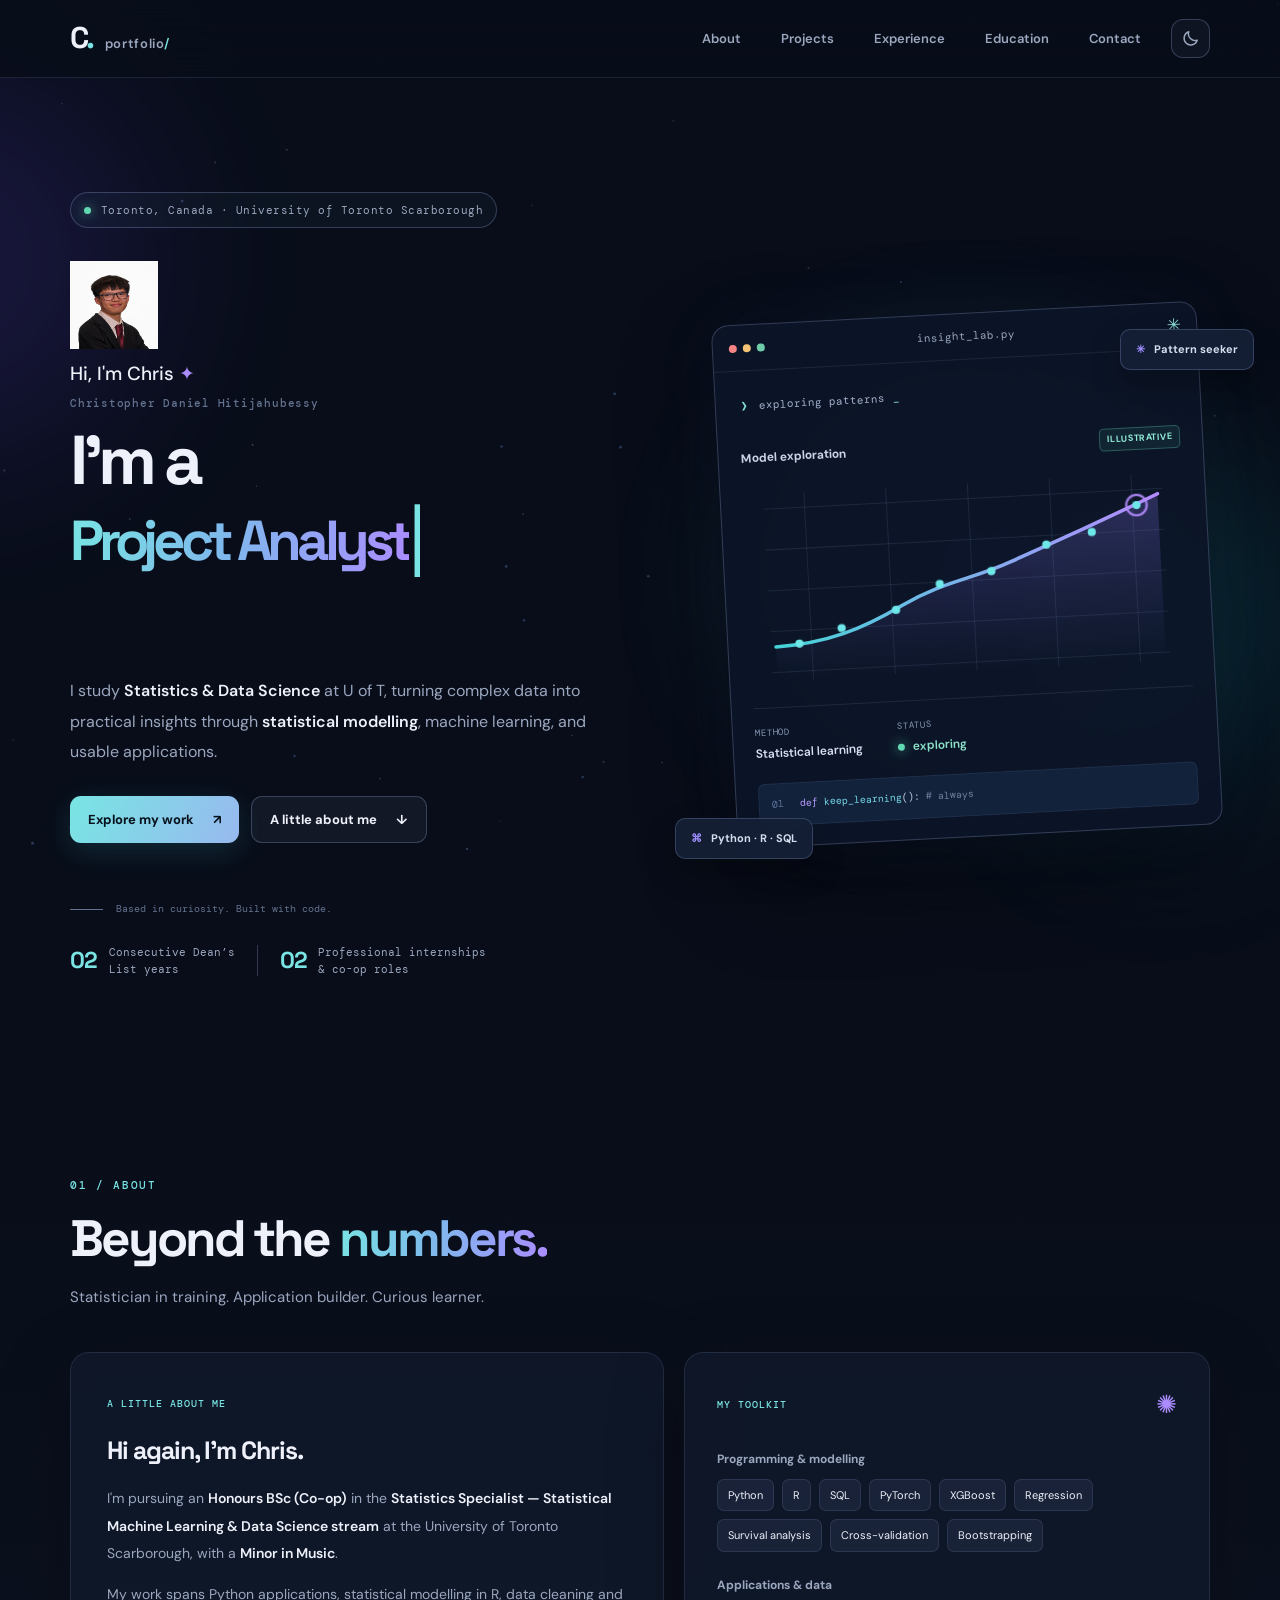
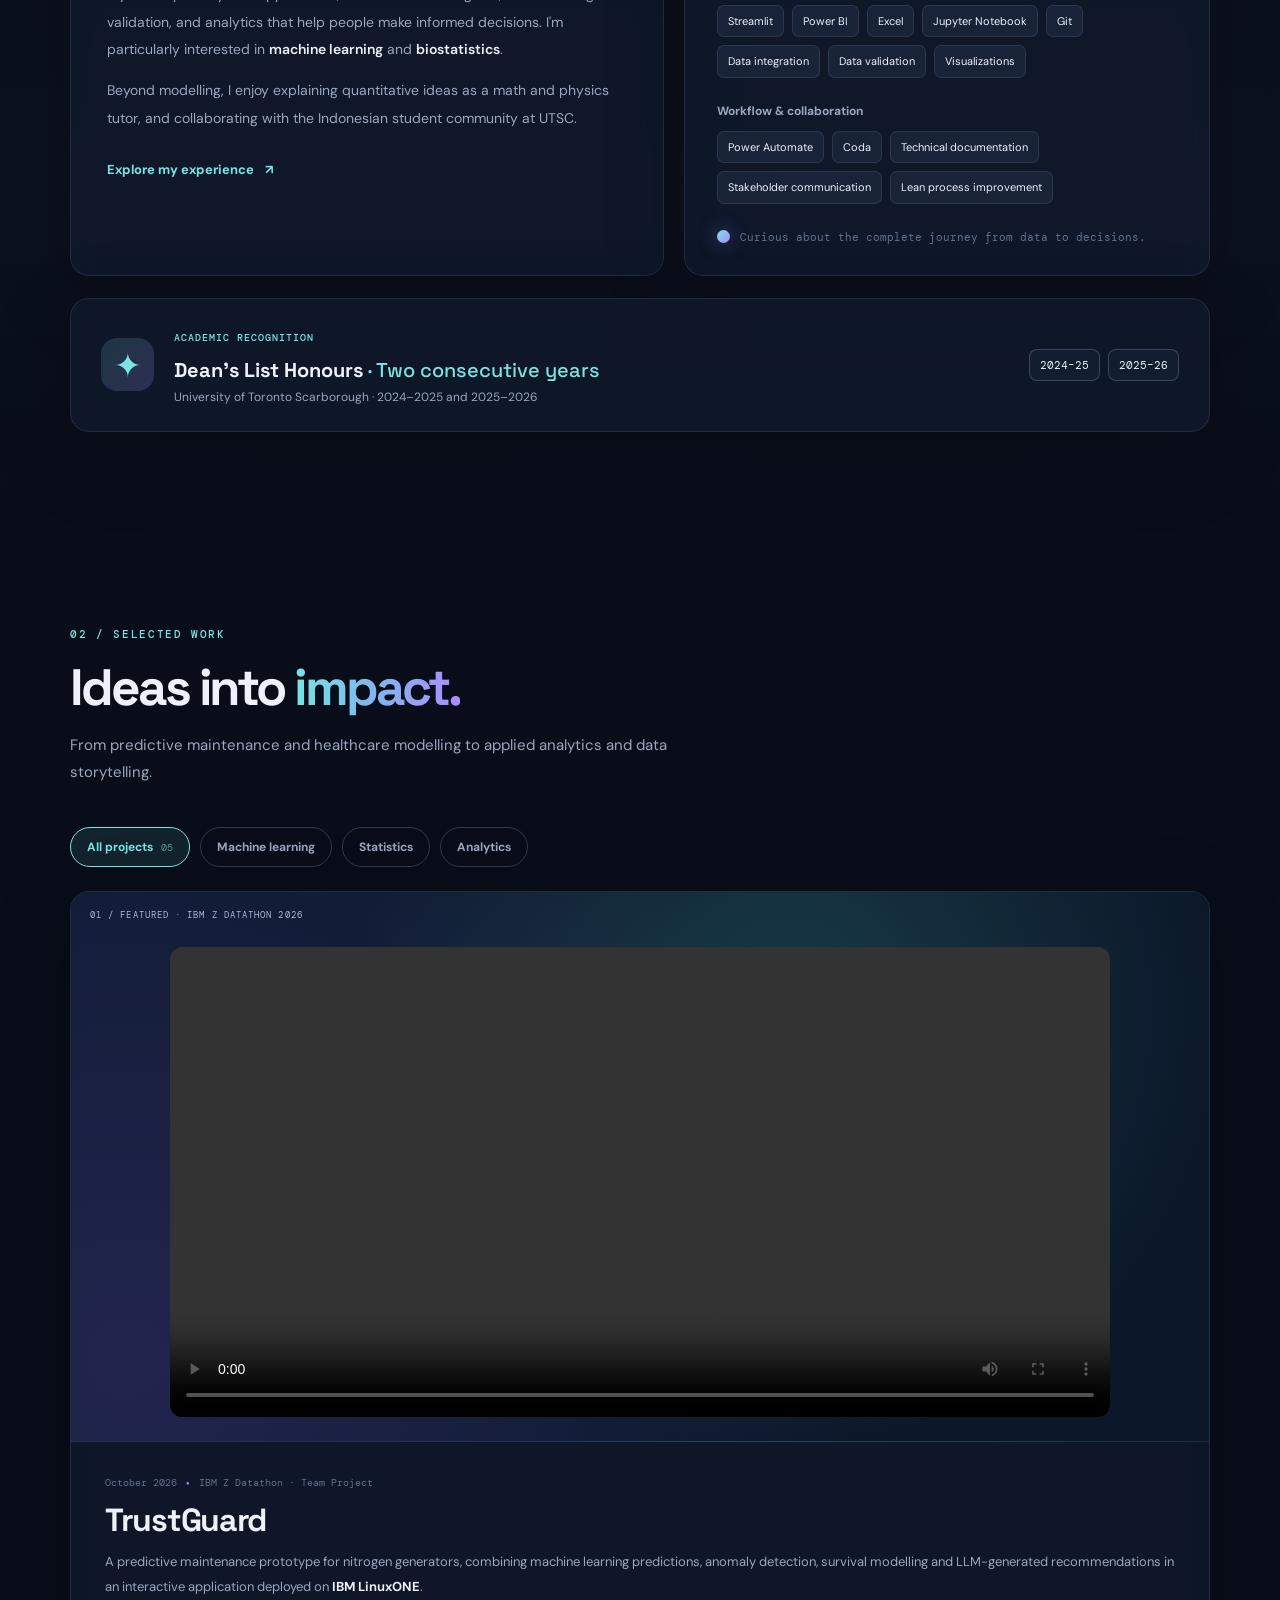
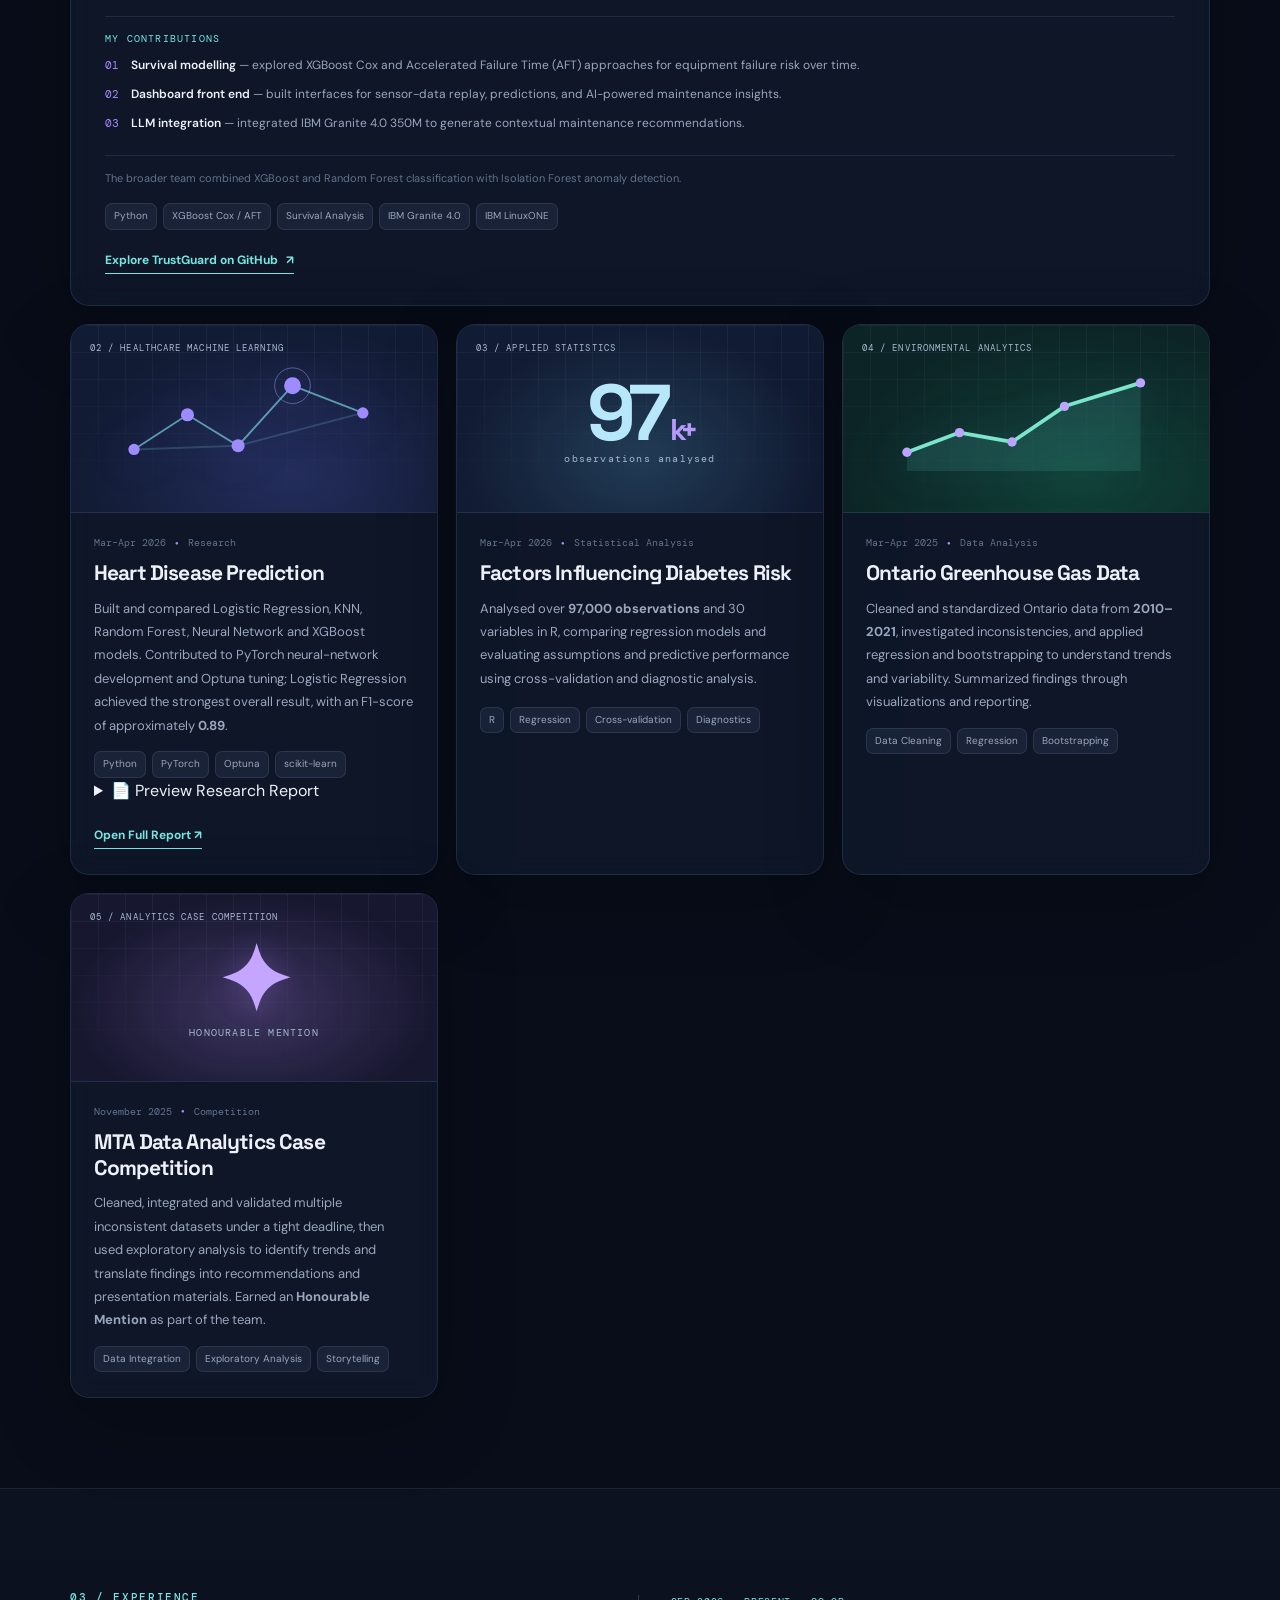
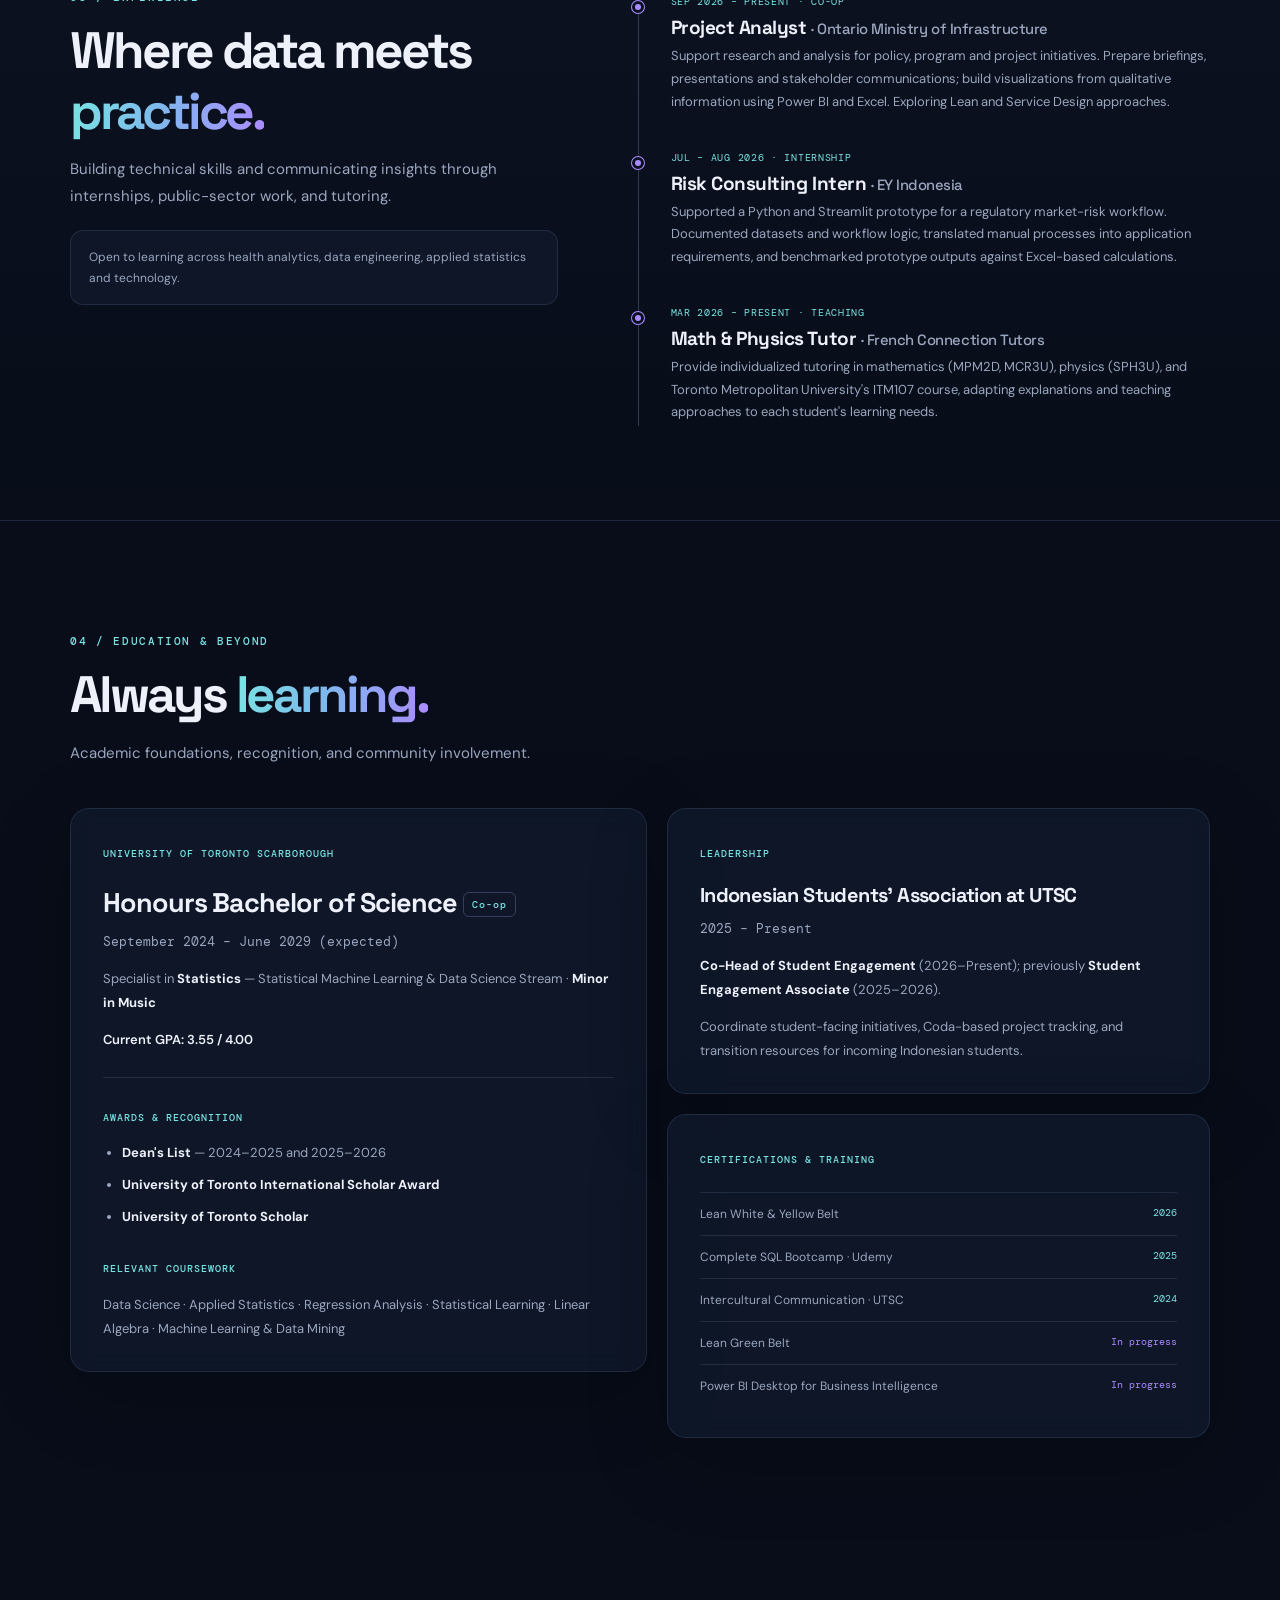
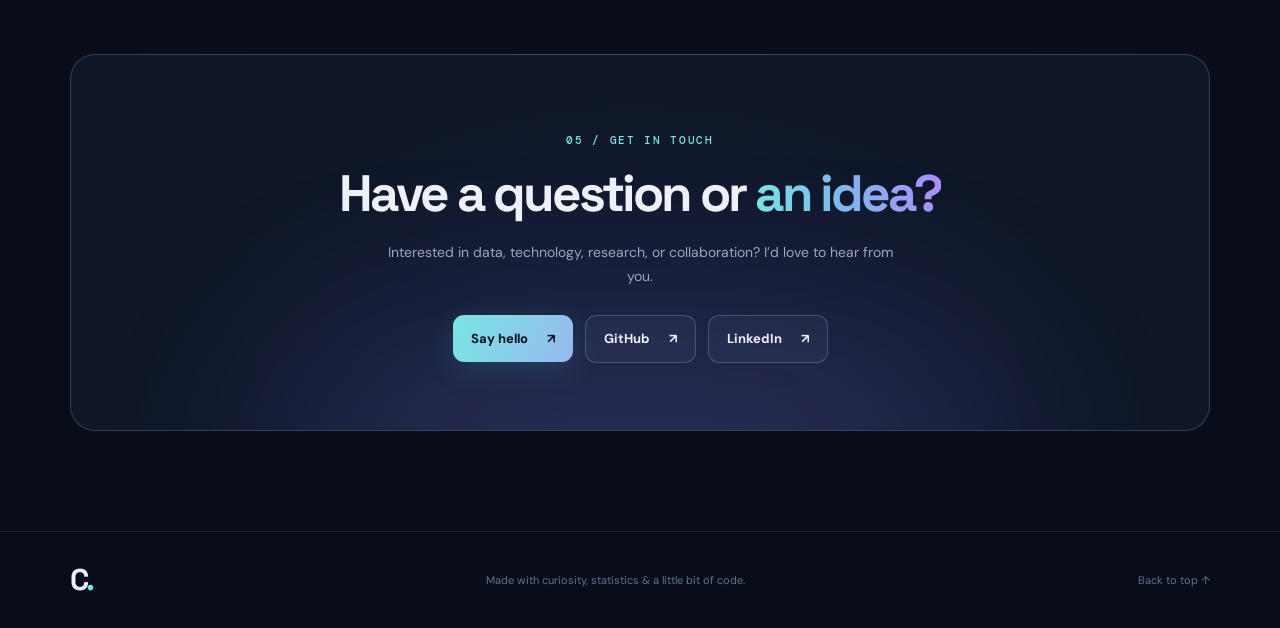
==== index.html @ a091fb4e "Update profile image source in index.html" ====
<!DOCTYPE html>
<html lang="en" data-theme="dark">
<head>
  <meta charset="UTF-8" />
  <meta name="viewport" content="width=device-width, initial-scale=1" />
  <meta name="theme-color" content="#080c18" />
  <meta name="description" content="Christopher Daniel Hitijahubessy — Statistics & Data Science at the University of Toronto. Explore machine learning, applied analytics, projects, and experience." />
  <meta property="og:title" content="Christopher Daniel Hitijahubessy | Data Science Portfolio" />
  <meta property="og:description" content="Portfolio of Christopher Daniel Hitijahubessy: statistics, machine learning, analytics, TrustGuard, co-op experience, and projects." />
  <meta property="og:type" content="website" />
  <title>Christopher Daniel Hitijahubessy | Data Science Portfolio</title>
  <link rel="icon" href="favicon.svg" type="image/svg+xml" />
  <link rel="stylesheet" href="styles.css?v=4">
  <script src="script.js" defer></script>
</head>
<body>
  <a class="skip-link" href="#main">Skip to content</a>
  <div class="scroll-progress" aria-hidden="true"></div>
  <div class="ambient ambient-one" aria-hidden="true"></div>
  <div class="ambient ambient-two" aria-hidden="true"></div>
  <canvas id="particles" aria-hidden="true"></canvas>

  <header class="site-header" id="top">
    <nav class="nav container" aria-label="Main navigation">
      <a class="wordmark" href="#top" aria-label="Back to top">
        <span class="wordmark-symbol">C<span class="accent-dot">.</span></span>
        <span class="wordmark-label">portfolio<span class="accent-dot">/</span></span>
      </a>
      <div class="nav-links" id="nav-links">
        <a href="#about">About</a>
        <a href="#projects">Projects</a>
        <a href="#experience">Experience</a>
        <a href="#education">Education</a>
        <a href="#contact">Contact</a>
      </div>
      <div class="nav-actions">
        <button class="icon-button theme-toggle" type="button" aria-label="Switch to light theme" title="Toggle theme">
          <svg class="moon-icon" viewBox="0 0 24 24" width="19" height="19" fill="none" stroke="currentColor" stroke-width="1.8" stroke-linecap="round" stroke-linejoin="round" aria-hidden="true"><path d="M20.5 14.2A8.5 8.5 0 0 1 9.8 3.5 8.5 8.5 0 1 0 20.5 14.2Z"/></svg>
          <svg class="sun-icon" viewBox="0 0 24 24" width="19" height="19" fill="none" stroke="currentColor" stroke-width="1.8" stroke-linecap="round" aria-hidden="true"><circle cx="12" cy="12" r="4"/><path d="M12 2v2m0 16v2M4.93 4.93l1.42 1.42m11.3 11.3 1.42 1.42M2 12h2m16 0h2M4.93 19.07l1.42-1.42m11.3-11.3 1.42-1.42"/></svg>
        </button>
        <button class="icon-button menu-toggle" type="button" aria-label="Open menu" aria-expanded="false" aria-controls="nav-links">
          <span></span><span></span><span></span>
        </button>
      </div>
    </nav>
  </header>

  <main id="main">
    <section class="hero container" aria-labelledby="hero-title">
      <div class="hero-copy reveal">
        <p class="status"><span class="status-led" aria-hidden="true"></span> Toronto, Canada · University of Toronto Scarborough</p>
        <div class="hero-identity">
          <img src="headshot.jpg" alt="Portrait of Christopher Daniel Hitijahubessy" class="profile-photo" width="88" height="88"/>
          <div class="hero-identity-text">
            <p class="hero-intro">Hi, I'm <span data-display-name>Chris</span>
              <span class="hello" aria-hidden="true">✦</span>
            </p>
            <p class="hero-fullname">Christopher Daniel Hitijahubessy</p>
          </div>
        </div>
        <h1 id="hero-title" aria-label="Project Analyst, Math and Physics Tutor, Statistics Student, Pianist and Organist">
          <span id="role-intro" aria-hidden="true">I'm a</span>
          <span class="role-line" aria-hidden="true"><span class="gradient-text rotating-role" id="rotating-role">Project Analyst</span><span class="typing-cursor">|</span></span>
        </h1>
        <p class="hero-description">I study <strong>Statistics & Data Science</strong> at U of T, turning complex data into practical insights through <strong>statistical modelling</strong>, machine learning, and usable applications.</p>
        <div class="hero-cta">
          <a class="button button-primary" href="#projects">Explore my work <span aria-hidden="true">↗</span></a>
          <a class="button button-ghost" href="#about">A little about me <span aria-hidden="true">↓</span></a>
        </div>
        <div class="hero-caption"><span class="caption-line"></span><span>Based in curiosity. Built with code.</span></div>
        <div class="hero-highlights" aria-label="Selected highlights">
          <div class="hero-highlight"><strong>02</strong><span>Consecutive Dean’s<br />List years</span></div>
          <span class="highlight-separator" aria-hidden="true"></span>
          <div class="hero-highlight"><strong>02</strong><span>Professional internships<br />&amp; co-op roles</span></div>
        </div>
      </div>

      <div class="hero-visual reveal" aria-label="Decorative data visualization showing a model comparison dashboard">
        <div class="visual-halo" aria-hidden="true"></div>
        <div class="dashboard-window">
          <div class="window-titlebar">
            <span class="traffic-lights" aria-hidden="true"><i></i><i></i><i></i></span>
            <span class="window-title">insight_lab.py</span>
            <span class="window-sparkle" aria-hidden="true">✳</span>
          </div>
          <div class="dashboard-body">
            <div class="dashboard-topline"><span class="terminal-chevron">›</span> <span>exploring patterns</span><span class="terminal-cursor" aria-hidden="true">_</span></div>
            <div class="chart-heading"><span>Model exploration</span><span class="chart-pill">ILLUSTRATIVE</span></div>
            <svg class="chart-svg" viewBox="0 0 430 220" role="img" aria-label="Illustrative scatter plot with a rising trend">
              <defs>
                <linearGradient id="plot-fill" x1="0" y1="0" x2="0" y2="1"><stop offset="0" stop-color="#8e7cfc" stop-opacity="0.24"/><stop offset="1" stop-color="#8e7cfc" stop-opacity="0"/></linearGradient>
                <linearGradient id="plot-line" x1="0" x2="1"><stop stop-color="#45d4d7"/><stop offset="1" stop-color="#b48bff"/></linearGradient>
              </defs>
              <g stroke="currentColor" class="grid-lines" stroke-width="1"><path d="M20 30H410M20 70H410M20 110H410M20 150H410M20 190H410"/><path d="M60 15V198M140 15V198M220 15V198M300 15V198M380 15V198"/></g>
              <path class="plot-area" d="M25 165 C75 164,110 152,150 131 S220 109,258 94 S327 68,405 35 V198H25Z" fill="url(#plot-fill)"/>
              <path class="plot-path" d="M25 165 C75 164,110 152,150 131 S220 109,258 94 S327 68,405 35" stroke="url(#plot-line)" stroke-width="3.5" fill="none" stroke-linecap="round"/>
              <g class="plot-dots" fill="#6ee7e9"><circle cx="48" cy="163" r="4"/><circle cx="90" cy="150" r="4"/><circle cx="144" cy="135" r="4"/><circle cx="188" cy="112" r="4"/><circle cx="239" cy="102" r="4"/><circle cx="294" cy="79" r="4"/><circle cx="339" cy="69" r="4"/><circle cx="384" cy="45" r="4"/></g>
              <circle class="plot-pulse" cx="384" cy="45" r="10" fill="none" stroke="#b48bff" stroke-width="2"/>
            </svg>
            <div class="chart-bottom"><div><span class="metric-label">METHOD</span><strong>Statistical learning</strong></div><div><span class="metric-label">STATUS</span><strong class="success"><span class="tiny-led"></span> exploring</strong></div></div>
            <div class="code-line"><span>01</span> <span class="code-purple">def</span> <span class="code-cyan">keep_learning</span>(): <span class="code-comment"># always</span></div>
          </div>
        </div>
        <div class="floating-tag tag-a"><span class="tag-icon">✳</span> Pattern seeker</div>
        <div class="floating-tag tag-b"><span class="tag-icon">⌘</span> Python · R · SQL</div>
      </div>
    </section>

    <section class="section section-about" id="about" aria-labelledby="about-title">
      <div class="container">
        <div class="section-heading reveal"><span class="section-number">01 / ABOUT</span><h2 id="about-title">Beyond the <span class="gradient-text">numbers.</span></h2><p>Statistician in training. Application builder. Curious learner.</p></div>
        <div class="about-grid">
          <article class="about-card glass-card reveal">
            <span class="card-kicker">A LITTLE ABOUT ME</span>
            <h3>Hi again, I'm <span data-display-name>Chris</span>.</h3>
            <p>I'm pursuing an <strong>Honours BSc (Co-op)</strong> in the <strong>Statistics Specialist — Statistical Machine Learning &amp; Data Science stream</strong> at the University of Toronto Scarborough, with a <strong>Minor in Music</strong>.</p>
            <p>My work spans Python applications, statistical modelling in R, data cleaning and validation, and analytics that help people make informed decisions. I'm particularly interested in <strong>machine learning</strong> and <strong>biostatistics</strong>.</p>
            <p>Beyond modelling, I enjoy explaining quantitative ideas as a math and physics tutor, and collaborating with the Indonesian student community at UTSC.</p>
            <a class="text-link" href="#experience">Explore my experience <span aria-hidden="true">↗</span></a>
          </article>
          <div class="skills-card glass-card reveal">
            <div class="skills-top"><span class="card-kicker">MY TOOLKIT</span><span class="sparkle-icon" aria-hidden="true">✺</span></div>
            <div class="skill-block"><p>Programming &amp; modelling</p><div class="chips"><span>Python</span><span>R</span><span>SQL</span><span>PyTorch</span><span>XGBoost</span><span>Regression</span><span>Survival analysis</span><span>Cross-validation</span><span>Bootstrapping</span></div></div>
            <div class="skill-block"><p>Applications &amp; data</p><div class="chips"><span>Streamlit</span><span>Power BI</span><span>Excel</span><span>Jupyter Notebook</span><span>Git</span><span>Data integration</span><span>Data validation</span><span>Visualizations</span></div></div>
            <div class="skill-block"><p>Workflow &amp; collaboration</p><div class="chips"><span>Power Automate</span><span>Coda</span><span>Technical documentation</span><span>Stakeholder communication</span><span>Lean process improvement</span></div></div>
            <div class="skills-footer"><span class="gradient-orb" aria-hidden="true"></span><span>Curious about the complete journey from data to decisions.</span></div>
          </div>
        </div>
        <div class="honors-card glass-card reveal" aria-label="Academic honors">
          <div class="honors-icon" aria-hidden="true">✦</div>
          <div class="honors-copy">
            <span class="card-kicker">ACADEMIC RECOGNITION</span>
            <h3>Dean’s List Honours <span class="honors-accent">· Two consecutive years</span></h3>
            <p>University of Toronto Scarborough · 2024–2025 and 2025–2026</p>
          </div>
          <div class="honors-years"><span>2024–25</span><span>2025–26</span></div>
        </div>
      </div>
    </section>

    <section class="section section-projects" id="projects" aria-labelledby="projects-title">
      <div class="container">
        <div class="section-heading reveal"><span class="section-number">02 / SELECTED WORK</span><h2 id="projects-title">Ideas into <span class="gradient-text">impact.</span></h2><p>From predictive maintenance and healthcare modelling to applied analytics and data storytelling.</p></div>
        <div class="filter-bar reveal" role="group" aria-label="Filter projects">
          <button class="filter-button active" type="button" data-filter="all" aria-pressed="true">All projects <span>05</span></button>
          <button class="filter-button" type="button" data-filter="ml" aria-pressed="false">Machine learning</button>
          <button class="filter-button" type="button" data-filter="statistics" aria-pressed="false">Statistics</button>
          <button class="filter-button" type="button" data-filter="analytics" aria-pressed="false">Analytics</button>
        </div>
        <div class="projects-grid" id="project-grid">
          <article class="project-card project-featured glass-card reveal" data-category="ml statistics">
            <div class="project-art art-trustguard">
              <span class="project-art-label">01 / FEATURED · IBM Z DATATHON 2026</span>
              <video class="trustguard-player" controls playsinline preload="metadata">
                <source src="trustguard-demo.mp4" type="video/mp4"/>
                Your browser does not support video playback.
              </video>
            </div>
            <div class="project-content featured-content">
              <div class="project-meta"><span>October 2026</span><span class="meta-dot">●</span><span>IBM Z Datathon · Team Project</span></div>
              <h3>TrustGuard</h3>
              <p>A predictive maintenance prototype for nitrogen generators, combining machine learning predictions, anomaly detection, survival modelling and LLM-generated recommendations in an interactive application deployed on <strong>IBM LinuxONE</strong>.</p>
              <div class="contributions"><span class="contributions-title">MY CONTRIBUTIONS</span>
                <div><b>01</b><span><strong>Survival modelling</strong> — explored XGBoost Cox and Accelerated Failure Time (AFT) approaches for equipment failure risk over time.</span></div>
                <div><b>02</b><span><strong>Dashboard front end</strong> — built interfaces for sensor-data replay, predictions, and AI-powered maintenance insights.</span></div>
                <div><b>03</b><span><strong>LLM integration</strong> — integrated IBM Granite 4.0 350M to generate contextual maintenance recommendations.</span></div>
              </div>
              <p class="team-work">The broader team combined XGBoost and Random Forest classification with Isolation Forest anomaly detection.</p>
              <div class="project-tags"><span>Python</span><span>XGBoost Cox / AFT</span><span>Survival Analysis</span><span>IBM Granite 4.0</span><span>IBM LinuxONE</span></div>
              <a class="project-link" href="https://lnkd.in/g3qUNrQE" target="_blank" rel="noopener noreferrer">Explore TrustGuard on GitHub <span aria-hidden="true">↗</span></a>
            </div>
          </article>
          <article class="project-card glass-card reveal" data-category="ml statistics">
            <div class="project-art art-ml" aria-hidden="true">
              <span class="art-grid"></span>
              <span class="project-art-label">02 / HEALTHCARE MACHINE LEARNING</span>
              <svg viewBox="0 0 320 145">
                <g fill="none" stroke="#7edbea" stroke-width="2" opacity=".65">
                  <path d="M32 105L89 68 143 101 201 37 276 66"/>
                  <path d="M32 105L143 101 276 66" opacity=".3"/>
                </g>
                <g fill="#9e8bff">
                  <circle cx="32" cy="105" r="6"/>
                  <circle cx="89" cy="68" r="7"/>
                  <circle cx="143" cy="101" r="7"/>
                  <circle cx="201" cy="37" r="9"/>
                  <circle cx="276" cy="66" r="6"/>
                </g>
                <circle cx="201" cy="37" r="19" fill="none" stroke="#a8a0ff" opacity=".5"/>
              </svg>
            </div>
            <div class="project-content">
              <div class="project-meta">
                <span>Mar–Apr 2026</span>
                <span class="meta-dot">●</span>
                <span>Research</span>
              </div>
              <h3>Heart Disease Prediction</h3>
              <p>
                Built and compared Logistic Regression, KNN, Random Forest,
                Neural Network and XGBoost models. Contributed to PyTorch
                neural-network development and Optuna tuning; Logistic
                Regression achieved the strongest overall result, with an
                F1-score of approximately <strong>0.89</strong>.
              </p>
              <div class="project-tags">
                <span>Python</span>
                <span>PyTorch</span>
                <span>Optuna</span>
                <span>scikit-learn</span>
              </div>
              <div class="project-report">
                <details class="pdf-details">
                  <summary>📄 Preview Research Report</summary>
                  <iframe src="heart-disease-report.pdf" title="Heart Disease Prediction Research Report" loading="lazy"></iframe>
                </details>
                <a class="project-link" href="heart-disease-report.pdf" target="_blank" rel="noopener noreferrer">Open Full Report ↗</a>
              </div>
            </div>
          </article>

          <article class="project-card glass-card reveal" data-category="statistics analytics">
            <div class="project-art art-diabetes" aria-hidden="true"><span class="art-grid"></span><span class="project-art-label">03 / APPLIED STATISTICS</span><div class="art-big-number">97<span>k+</span></div><span class="art-subtitle">observations analysed</span></div>
            <div class="project-content"><div class="project-meta"><span>Mar–Apr 2026</span><span class="meta-dot">●</span><span>Statistical Analysis</span></div><h3>Factors Influencing Diabetes Risk</h3><p>Analysed over <strong>97,000 observations</strong> and 30 variables in R, comparing regression models and evaluating assumptions and predictive performance using cross-validation and diagnostic analysis.</p><div class="project-tags"><span>R</span><span>Regression</span><span>Cross-validation</span><span>Diagnostics</span></div></div>
          </article>
          <article class="project-card glass-card reveal" data-category="statistics analytics">
            <div class="project-art art-climate" aria-hidden="true"><span class="art-grid"></span><span class="project-art-label">04 / ENVIRONMENTAL ANALYTICS</span><svg viewBox="0 0 320 145"><path d="M33 108L89 87 145 97 201 59 282 34" fill="none" stroke="#7de5cc" stroke-width="4" stroke-linecap="round" stroke-linejoin="round"/><path d="M33 108L89 87 145 97 201 59 282 34V128H33Z" fill="#62e1ca" fill-opacity=".12"/><g fill="#bba5ff"><circle cx="33" cy="108" r="5"/><circle cx="89" cy="87" r="5"/><circle cx="145" cy="97" r="5"/><circle cx="201" cy="59" r="5"/><circle cx="282" cy="34" r="5"/></g></svg></div>
            <div class="project-content"><div class="project-meta"><span>Mar–Apr 2025</span><span class="meta-dot">●</span><span>Data Analysis</span></div><h3>Ontario Greenhouse Gas Data</h3><p>Cleaned and standardized Ontario data from <strong>2010–2021</strong>, investigated inconsistencies, and applied regression and bootstrapping to understand trends and variability. Summarized findings through visualizations and reporting.</p><div class="project-tags"><span>Data Cleaning</span><span>Regression</span><span>Bootstrapping</span></div></div>
          </article>
          <article class="project-card glass-card reveal" data-category="analytics">
            <div class="project-art art-competition" aria-hidden="true"><span class="art-grid"></span><span class="project-art-label">05 / ANALYTICS CASE COMPETITION</span><div class="art-trophy">✦</div><span class="art-subtitle">HONOURABLE MENTION</span></div>
            <div class="project-content"><div class="project-meta"><span>November 2025</span><span class="meta-dot">●</span><span>Competition</span></div><h3>MTA Data Analytics Case Competition</h3><p>Cleaned, integrated and validated multiple inconsistent datasets under a tight deadline, then used exploratory analysis to identify trends and translate findings into recommendations and presentation materials. Earned an <strong>Honourable Mention</strong> as part of the team.</p><div class="project-tags"><span>Data Integration</span><span>Exploratory Analysis</span><span>Storytelling</span></div></div>
          </article>
        </div>
        <p class="no-projects" hidden>No projects in this category yet.</p>
      </div>
    </section>

    <section class="section section-journey" id="experience" aria-labelledby="experience-title">
      <div class="container journey-layout">
        <div class="section-heading reveal"><span class="section-number">03 / EXPERIENCE</span><h2 id="experience-title">Where data meets <span class="gradient-text">practice.</span></h2><p>Building technical skills and communicating insights through internships, public-sector work, and tutoring.</p><div class="experience-note">Open to learning across health analytics, data engineering, applied statistics and technology.</div></div>
        <div class="timeline reveal">
          <article class="timeline-item"><span class="timeline-node"></span><span class="timeline-tag">SEP 2026 – PRESENT · CO-OP</span><h3>Project Analyst <span class="role-type">· Ontario Ministry of Infrastructure</span></h3><p>Support research and analysis for policy, program and project initiatives. Prepare briefings, presentations and stakeholder communications; build visualizations from qualitative information using Power BI and Excel. Exploring Lean and Service Design approaches.</p></article>
          <article class="timeline-item"><span class="timeline-node"></span><span class="timeline-tag">JUL – AUG 2026 · INTERNSHIP</span><h3>Risk Consulting Intern <span class="role-type">· EY Indonesia</span></h3><p>Supported a Python and Streamlit prototype for a regulatory market-risk workflow. Documented datasets and workflow logic, translated manual processes into application requirements, and benchmarked prototype outputs against Excel-based calculations.</p></article>
          <article class="timeline-item"><span class="timeline-node"></span><span class="timeline-tag">MAR 2026 – PRESENT · TEACHING</span><h3>Math &amp; Physics Tutor <span class="role-type">· French Connection Tutors</span></h3><p>Provide individualized tutoring in mathematics (MPM2D, MCR3U), physics (SPH3U), and Toronto Metropolitan University's ITM107 course, adapting explanations and teaching approaches to each student's learning needs.</p></article>
        </div>
      </div>
    </section>

    <section class="section section-education" id="education" aria-labelledby="education-title">
      <div class="container">
        <div class="section-heading reveal"><span class="section-number">04 / EDUCATION &amp; BEYOND</span><h2 id="education-title">Always <span class="gradient-text">learning.</span></h2><p>Academic foundations, recognition, and community involvement.</p></div>
        <div class="education-layout">
          <article class="education-main glass-card reveal">
            <span class="card-kicker">UNIVERSITY OF TORONTO SCARBOROUGH</span>
            <h3>Honours Bachelor of Science <span class="degree-tag">Co-op</span></h3>
            <p class="edu-years">September 2024 – June 2029 (expected)</p>
            <p>Specialist in <strong>Statistics</strong> — Statistical Machine Learning &amp; Data Science Stream · <strong>Minor in Music</strong></p>
            <p class="edu-detail">Current GPA: 3.55 / 4.00</p>
            <div class="education-divider"></div>
            <span class="card-kicker">AWARDS &amp; RECOGNITION</span>
            <ul class="achievement-list"><li><strong>Dean's List</strong> — 2024–2025 and 2025–2026</li><li><strong>University of Toronto International Scholar Award</strong></li><li><strong>University of Toronto Scholar</strong></li></ul>
            <span class="card-kicker">RELEVANT COURSEWORK</span>
            <p class="coursework">Data Science · Applied Statistics · Regression Analysis · Statistical Learning · Linear Algebra · Machine Learning &amp; Data Mining</p>
          </article>
          <div class="education-side">
            <article class="education-small glass-card reveal">
              <span class="card-kicker">LEADERSHIP</span>
              <h3>Indonesian Students' Association at UTSC</h3>
              <p class="side-date">2025 – Present</p>
              <p><strong>Co-Head of Student Engagement</strong> (2026–Present); previously <strong>Student Engagement Associate</strong> (2025–2026).</p>
              <p>Coordinate student-facing initiatives, Coda-based project tracking, and transition resources for incoming Indonesian students.</p>
            </article>
            <article class="education-small glass-card reveal">
              <span class="card-kicker">CERTIFICATIONS &amp; TRAINING</span>
              <ul class="cert-list"><li><span>Lean White &amp; Yellow Belt</span><span class="cert-status">2026</span></li><li><span>Complete SQL Bootcamp · Udemy</span><span class="cert-status">2025</span></li><li><span>Intercultural Communication · UTSC</span><span class="cert-status">2024</span></li><li><span>Lean Green Belt</span><span class="cert-status progress">In progress</span></li><li><span>Power BI Desktop for Business Intelligence</span><span class="cert-status progress">In progress</span></li></ul>
            </article>
          </div>
        </div>
      </div>
    </section>

    <section class="section contact-section" id="contact" aria-labelledby="contact-title">
      <div class="container"><div class="contact-panel reveal"><div class="contact-glow" aria-hidden="true"></div><span class="section-number">05 / GET IN TOUCH</span><h2 id="contact-title">Have a question or <span class="gradient-text">an idea?</span></h2><p>Interested in data, technology, research, or collaboration? I’d love to hear from you.</p><div class="contact-actions"><a class="button button-primary" id="email-link" hidden href="#contact">Say hello <span aria-hidden="true">↗</span></a><a class="button button-ghost" id="github-link" hidden href="#contact">GitHub <span aria-hidden="true">↗</span></a><a class="button button-ghost" id="linkedin-link" hidden href="#contact">LinkedIn <span aria-hidden="true">↗</span></a><span class="contact-note" id="contact-note">Contact details coming soon.</span></div></div></div>
    </section>
  </main>
  <footer class="footer"><div class="container footer-inner"><a class="wordmark" href="#top"><span class="wordmark-symbol">C<span class="accent-dot">.</span></span></a><span>Made with curiosity, statistics &amp; a little bit of code.</span><a href="#top" class="back-to-top">Back to top ↑</a></div></footer>
</body>
</html>
---- styles.css ----
@import url('https://fonts.googleapis.com/css2?family=DM+Mono:wght@400;500&family=DM+Sans:wght@400;500;600;700&family=Space+Grotesk:wght@400;500;600;700&display=swap');

:root{color-scheme:dark;--bg:#080d19;--bg2:#0a1020;--ink:#eef1fa;--muted:#9ba7bf;--subtle:#63728e;--glass:rgba(17,27,46,.73);--glass-solid:#10192d;--line:rgba(162,183,235,.13);--line-strong:rgba(176,202,255,.24);--accent:#79e4e3;--accent2:#ab8cff;--nav:rgba(8,13,25,.77);--shadow:0 22px 80px rgba(0,0,0,.22);--font-head:'Space Grotesk','Segoe UI',sans-serif;--font-body:'DM Sans','Segoe UI',sans-serif;--font-mono:'DM Mono',Consolas,monospace}
html[data-theme="light"]{color-scheme:light;--bg:#f8faff;--bg2:#f0f5ff;--ink:#17223a;--muted:#586982;--subtle:#71839a;--glass:rgba(255,255,255,.78);--glass-solid:#fff;--line:rgba(39,64,110,.13);--line-strong:rgba(39,64,110,.24);--accent:#068b98;--accent2:#7955dd;--nav:rgba(248,250,255,.84);--shadow:0 22px 80px rgba(45,55,88,.1)}
*{box-sizing:border-box}html{scroll-behavior:smooth;scroll-padding-top:90px}body{margin:0;background:var(--bg);color:var(--ink);font-family:var(--font-body);line-height:1.68;overflow-x:hidden}button,a{font:inherit}button{cursor:pointer}a{color:inherit;text-decoration:none}button:focus-visible,a:focus-visible{outline:2px solid var(--accent);outline-offset:5px}::selection{background:rgba(121,228,227,.33);color:var(--ink)}
.container{width:min(1140px,calc(100% - 64px));margin-inline:auto}.skip-link{position:fixed;top:-80px;left:16px;z-index:99;padding:10px 16px;background:var(--ink);color:var(--bg);border-radius:8px}.skip-link:focus{top:14px}.scroll-progress{height:3px;background:linear-gradient(90deg,var(--accent),var(--accent2));position:fixed;inset:0 auto auto 0;z-index:90;width:0;pointer-events:none}.ambient{position:absolute;border-radius:50%;pointer-events:none;filter:blur(95px);opacity:.2}.ambient-one{width:380px;height:380px;background:#5d3fd1;top:70px;left:-240px}.ambient-two{width:330px;height:330px;background:#0db0b9;top:470px;right:-235px}.ambient,#particles{z-index:0}#particles{pointer-events:none;position:absolute;inset:0 0 auto 0;width:100%;height:850px;opacity:.48}html[data-theme="light"] #particles{opacity:.23}
.site-header{height:78px;position:sticky;top:0;z-index:80;background:var(--nav);backdrop-filter:blur(18px);-webkit-backdrop-filter:blur(18px);border-bottom:1px solid var(--line)}.nav{height:100%;display:flex;align-items:center;justify-content:space-between;gap:30px}.wordmark{display:inline-flex;align-items:baseline;gap:12px;white-space:nowrap}.wordmark-symbol{font-family:var(--font-head);font-weight:700;font-size:30px;letter-spacing:-.09em}.accent-dot{color:var(--accent)}.wordmark-label{font-size:13px;color:var(--muted);letter-spacing:.05em;font-weight:600}.nav-links{display:flex;align-items:center;gap:40px;margin-left:auto}.nav-links a{color:var(--muted);font-size:13px;font-weight:600;transition:color .2s}.nav-links a:hover,.nav-links a.active{color:var(--accent)}.nav-actions{display:flex;gap:10px;align-items:center}.icon-button{width:39px;height:39px;border:1px solid var(--line-strong);border-radius:12px;color:var(--muted);background:rgba(139,156,194,.06);display:grid;place-items:center;transition:background .2s,color .2s}.icon-button:hover{color:var(--ink);background:rgba(139,156,194,.13)}.sun-icon{display:none}html[data-theme="light"] .sun-icon{display:block}html[data-theme="light"] .moon-icon{display:none}.menu-toggle{display:none;position:relative;align-content:center;justify-items:center;gap:4px}.menu-toggle span{width:17px;height:2px;background:currentColor;border-radius:1px}
.hero{min-height:660px;padding-top:114px;padding-bottom:100px;position:relative;display:grid;grid-template-columns:1.1fr .9fr;gap:60px;align-items:center}.hero-copy{position:relative;z-index:2}.status{font-family:var(--font-mono);font-size:11px;letter-spacing:.045em;display:inline-flex;align-items:center;gap:10px;border:1px solid var(--line-strong);background:rgba(121,228,227,.035);color:var(--muted);padding:8px 13px;border-radius:100px;margin:0 0 33px}.status-led,.tiny-led{width:7px;height:7px;display:inline-block;flex:none;background:#61d7b2;border-radius:50%;box-shadow:0 0 12px rgba(97,215,178,.8)}.hero-intro{font-size:19px;margin:0 0 10px;font-weight:500}.hello{color:var(--accent2)}h1,h2,h3,p{margin-top:0}.hero h1{font-family:var(--font-head);font-size:clamp(52px,5.4vw,83px);letter-spacing:-.075em;line-height:1.095;font-weight:700;margin:0 0 26px}.gradient-text{background:linear-gradient(95deg,var(--accent) 0%,#7eb9ec 45%,var(--accent2) 100%);background-clip:text;-webkit-background-clip:text;color:transparent}.hero-description{max-width:545px;color:var(--muted);font-size:16px;line-height:1.9;margin-bottom:28px}.hero-description strong{color:var(--ink);font-weight:600}.hero-cta,.contact-actions{display:flex;align-items:center;flex-wrap:wrap;gap:12px}.button{min-height:47px;display:inline-flex;align-items:center;justify-content:center;gap:19px;border-radius:11px;padding:12px 18px;font-size:13px;font-weight:700;transition:transform .25s ease,background .25s ease,box-shadow .25s ease;white-space:nowrap}.button:hover{transform:translateY(-3px)}.button-primary{background:linear-gradient(115deg,#78e5e3,#98b9ef);color:#06111c;box-shadow:0 8px 30px rgba(70,198,218,.16)}.button-primary:hover{box-shadow:0 10px 30px rgba(70,198,218,.27)}.button-ghost{background:rgba(144,161,200,.075);border:1px solid var(--line-strong);color:var(--ink)}.button-ghost:hover{background:rgba(144,161,200,.14)}.hero-caption{display:flex;align-items:center;gap:13px;font-family:var(--font-mono);font-size:10px;color:var(--subtle);margin-top:58px}.caption-line{width:33px;height:1px;background:var(--subtle)}
.hero-visual{width:100%;position:relative;z-index:1;transform:translateY(-9px)}.visual-halo{position:absolute;inset:12% 0;border-radius:50%;background:radial-gradient(circle,rgba(113,112,249,.19),rgba(67,209,203,.07) 40%,transparent 70%);transform:scale(1.5);filter:blur(20px);pointer-events:none}.dashboard-window{position:relative;border:1px solid rgba(166,182,236,.25);background:rgba(12,21,40,.92);border-radius:17px;box-shadow:0 32px 95px rgba(0,0,0,.43),0 0 70px rgba(103,104,242,.06);overflow:hidden;transform:rotate(-3deg);transition:transform .5s ease}.hero-visual:hover .dashboard-window{transform:rotate(0deg) translateY(-5px)}.window-titlebar{height:46px;border-bottom:1px solid rgba(165,182,223,.11);display:flex;align-items:center;padding:0 16px;justify-content:space-between}.traffic-lights{display:flex;gap:6px}.traffic-lights i{width:8px;height:8px;border-radius:50%;background:#f48484}.traffic-lights i:nth-child(2){background:#f4c375}.traffic-lights i:nth-child(3){background:#6fcca9}.window-title{font-family:var(--font-mono);color:#98a5bc;font-size:11px}.window-sparkle{color:#8de1df;font-size:17px}.dashboard-body{padding:23px 22px 20px;color:#eff5ff}.dashboard-topline{font-family:var(--font-mono);font-size:11px;color:#a4b1cd;display:flex;align-items:center;gap:8px}.terminal-chevron{font-size:22px;color:#80dcd3;line-height:1}.terminal-cursor{color:#8adfdc;animation:blink 1s steps(1) infinite}.chart-heading{margin-top:31px;display:flex;align-items:center;justify-content:space-between;font-size:12px;color:#c9d3e7;font-weight:700}.chart-pill{font-size:9px;color:#94efda;padding:3px 7px;border:1px solid rgba(115,224,196,.3);border-radius:5px;background:rgba(80,227,191,.075);letter-spacing:.05em}.chart-svg{width:100%;height:auto;display:block;margin:9px 0 4px;overflow:visible}.grid-lines{color:rgba(130,161,207,.13)}.plot-path{stroke-dasharray:500;stroke-dashoffset:500;animation:draw-line 2.5s ease .6s forwards}.plot-dots{animation:appear 1.1s ease 1.2s both}.plot-pulse{animation:pulse 2.2s ease infinite;transform-origin:384px 45px}.chart-bottom{display:flex;gap:35px;border-top:1px solid rgba(160,188,231,.12);padding-top:17px}.chart-bottom>div{display:flex;flex-direction:column;gap:3px}.metric-label{font-family:var(--font-mono);font-size:9px;letter-spacing:.09em;color:#8796b4}.chart-bottom strong{font-size:12px;font-weight:600;color:#d5e0f4}.chart-bottom strong.success{color:#8de4cb;display:flex;align-items:center;gap:8px}.code-line{background:rgba(19,35,61,.95);border:1px solid rgba(161,181,228,.09);margin-top:20px;padding:12px;border-radius:7px;font-size:10px;font-family:var(--font-mono);color:#c2cfe5;white-space:nowrap}.code-line>span:first-child{color:#5c749a;margin-right:10px}.code-purple{color:#bc9bff}.code-cyan{color:#76d8e8}.code-comment{color:#70819f}.floating-tag{position:absolute;z-index:2;background:rgba(20,32,54,.96);border:1px solid rgba(157,173,232,.25);box-shadow:0 14px 30px rgba(0,0,0,.25);color:#d3deef;font-size:11px;font-weight:700;padding:10px 15px;border-radius:10px;backdrop-filter:blur(8px);white-space:nowrap;animation:float 5s ease-in-out infinite}.tag-icon{color:#9f8eff;margin-right:6px}.tag-a{top:3%;right:-9%;animation-delay:-1s}.tag-b{bottom:-4%;left:-10%;animation-delay:-3s}
.section{position:relative;padding:94px 0}.section-about{background:linear-gradient(180deg,transparent,rgba(110,132,190,.035) 70%,transparent)}.section-heading{margin-bottom:41px}.section-number{font:500 11px var(--font-mono);letter-spacing:.15em;color:var(--accent);display:inline-block;margin-bottom:17px}.section-heading h2,.contact-panel h2{font:700 clamp(36px,4vw,55px)/1.18 var(--font-head);letter-spacing:-.06em;margin:0 0 14px}.section-heading>p{color:var(--muted);font-size:15px;max-width:600px;line-height:1.8;margin:0}.glass-card{border:1px solid var(--line);background:var(--glass);border-radius:19px;box-shadow:var(--shadow);backdrop-filter:blur(12px)}.about-grid{display:grid;grid-template-columns:1.06fr .94fr;gap:20px}.about-card{padding:36px}.card-kicker{color:var(--accent);letter-spacing:.1em;font:500 10px var(--font-mono)}.about-card h3{font:700 25px var(--font-head);letter-spacing:-.04em;margin:19px 0}.about-card p{color:var(--muted);font-size:14px;line-height:1.95;margin:0 0 14px}.about-card p strong{color:var(--ink);font-weight:600}.text-link{font-size:13px;color:var(--accent);font-weight:700;display:inline-flex;gap:11px;margin-top:13px}.text-link:hover{text-decoration:underline;text-underline-offset:4px}.skills-card{padding:31px 32px;overflow:hidden}.skills-top{display:flex;justify-content:space-between;align-items:center}.sparkle-icon{font-size:25px;color:var(--accent2)}.skill-block{margin-top:23px}.skill-block p{color:var(--muted);font-size:12px;font-weight:700;margin-bottom:10px}.chips,.project-tags{display:flex;gap:8px;flex-wrap:wrap}.chips span,.project-tags span{font-size:11px;background:rgba(139,156,208,.09);padding:6px 10px;border:1px solid var(--line);border-radius:7px;color:var(--ink)}.skills-footer{margin-top:26px;display:flex;align-items:center;gap:10px;color:var(--subtle);font:11px var(--font-mono)}.gradient-orb{width:13px;height:13px;border-radius:50%;background:linear-gradient(135deg,var(--accent),var(--accent2));box-shadow:0 0 18px rgba(145,120,250,.5)}
.section-projects{padding-bottom:90px}.filter-bar{display:flex;flex-wrap:wrap;gap:10px;margin:0 0 24px}.filter-button{border:1px solid var(--line-strong);border-radius:100px;background:transparent;color:var(--muted);padding:9px 16px;font-size:12px;font-weight:700;transition:.2s ease}.filter-button:hover{color:var(--ink);border-color:var(--accent2)}.filter-button.active{border-color:var(--accent);background:rgba(115,229,223,.1);color:var(--accent)}.filter-button span{opacity:.6;margin-left:5px;font:10px var(--font-mono)}.projects-grid{display:grid;grid-template-columns:repeat(3,minmax(0,1fr));gap:18px}.project-card{overflow:hidden;transition:transform .25s ease,border-color .25s ease}.project-card:hover{transform:translateY(-7px);border-color:var(--line-strong)}.project-card[hidden]{display:none!important}.project-art{height:188px;position:relative;display:flex;align-items:center;justify-content:center;overflow:hidden;border-bottom:1px solid var(--line)}.project-art svg{position:relative;z-index:1;width:82%;max-height:145px;filter:drop-shadow(0 5px 20px rgba(110,112,248,.25))}.art-grid{position:absolute;inset:0;background-size:27px 27px;background-image:linear-gradient(rgba(163,183,231,.07) 1px,transparent 1px),linear-gradient(90deg,rgba(163,183,231,.07) 1px,transparent 1px);mask-image:linear-gradient(black,transparent)}.art-ml{background:radial-gradient(ellipse at 60% 80%,rgba(91,99,216,.25),transparent 70%),#111b33}.art-teaching{background:radial-gradient(ellipse at 60% 80%,rgba(43,178,168,.19),transparent 70%),#0e2130}.art-upcoming{background:radial-gradient(ellipse at 55% 60%,rgba(146,103,225,.25),transparent 70%),#17152e}.project-art-label{font:9px var(--font-mono);letter-spacing:.12em;color:#aab9d2;position:absolute;top:17px;left:19px;z-index:2}.large-asterisk{font-size:118px;line-height:1;background:linear-gradient(150deg,#72dfdc,#a281fa);background-clip:text;-webkit-background-clip:text;color:transparent;animation:slow-spin 22s linear infinite}.project-content{padding:23px 23px 25px}.project-meta{display:flex;align-items:center;gap:9px;flex-wrap:wrap;font:10px var(--font-mono);color:var(--subtle);margin-bottom:11px}.meta-dot{font-size:6px;color:var(--accent2)}.project-content h3{font:700 21px/1.25 var(--font-head);letter-spacing:-.04em;margin-bottom:10px}.project-content>p{font-size:13px;color:var(--muted);line-height:1.8;min-height:96px;margin:0 0 14px}.project-tags{gap:6px}.project-tags span{font-size:10px;padding:4px 8px;color:var(--muted)}.project-footnote{margin-top:22px;display:block;font-size:10px;color:var(--subtle)}.project-footnote code{font-family:var(--font-mono)}.no-projects{color:var(--muted);padding:20px}
.section-journey{background:linear-gradient(180deg,rgba(93,111,171,.055),rgba(93,111,171,.005));border-block:1px solid var(--line)}.journey-layout{display:grid;grid-template-columns:.92fr 1.08fr;gap:80px}.timeline{border-left:1px solid var(--line-strong);margin-top:12px;padding-left:32px}.timeline-item{position:relative;padding-bottom:37px}.timeline-item:last-child{padding-bottom:2px}.timeline-node{position:absolute;width:12px;height:12px;border-radius:50%;left:-39px;top:6px;background:var(--accent2);border:3px solid var(--bg2);box-shadow:0 0 0 1px var(--accent2)}.timeline-tag{font:10px var(--font-mono);letter-spacing:.07em;color:var(--accent);display:block;margin-bottom:7px}.timeline-item h3{font:700 19px var(--font-head);letter-spacing:-.025em;margin:0 0 5px}.timeline-item p{font-size:13px;line-height:1.75;color:var(--muted);margin:0}
.contact-section{padding:108px 0 100px}.contact-panel{text-align:center;border:1px solid var(--line-strong);border-radius:25px;padding:71px 30px 67px;position:relative;overflow:hidden;background:radial-gradient(ellipse at 50% 120%,rgba(95,109,245,.14),transparent 65%),var(--glass)}.contact-glow{position:absolute;inset:auto 20% -110px;height:180px;background:var(--accent2);filter:blur(110px);opacity:.17;pointer-events:none}.contact-panel .section-number{position:relative}.contact-panel h2{position:relative;max-width:680px;margin:0 auto 17px}.contact-panel p{font-size:14px;color:var(--muted);max-width:510px;margin:0 auto 27px}.contact-actions{justify-content:center;position:relative}.contact-note{font:11px/1.7 var(--font-mono);color:var(--muted)}.contact-note code{color:var(--accent)}.footer{border-top:1px solid var(--line);padding:23px 0}.footer-inner{display:flex;align-items:center;justify-content:space-between;gap:12px}.footer-inner>span,.back-to-top{font-size:11px;color:var(--subtle)}.back-to-top:hover{color:var(--accent)}
.reveal{opacity:0;transform:translateY(25px);transition:opacity .75s ease,transform .75s ease}.reveal.is-visible{opacity:1;transform:translateY(0)}.hero-visual.reveal.is-visible{transform:translateY(-9px)}
@keyframes draw-line{to{stroke-dashoffset:0}}@keyframes appear{from{opacity:0}to{opacity:1}}@keyframes blink{50%{opacity:0}}@keyframes pulse{0%,100%{transform:scale(.8);opacity:.3}50%{transform:scale(1.5);opacity:.8}}@keyframes float{0%,100%{transform:translateY(0)}50%{transform:translateY(-12px)}}@keyframes slow-spin{to{transform:rotate(360deg)}}
@media(max-width:1100px){.hero{grid-template-columns:1fr .85fr;gap:38px}.tag-a{right:-4%}.tag-b{left:-4%}.hero h1{font-size:clamp(50px,5.3vw,73px)}}
@media(max-width:850px){.container{width:min(100% - 40px,1140px)}.hero{grid-template-columns:1fr;gap:65px;padding-top:80px;padding-bottom:85px}.hero-copy{max-width:670px}.hero-visual{max-width:500px;margin-inline:auto}.hero h1{font-size:clamp(55px,9vw,78px)}.about-grid,.journey-layout{grid-template-columns:1fr;gap:22px}.journey-layout{gap:40px}.projects-grid{grid-template-columns:repeat(2,minmax(0,1fr))}.section{padding:80px 0}.nav-links{gap:20px}}
@media(max-width:600px){.container{width:calc(100% - 36px)}.site-header{height:66px}.wordmark-label{display:none}.menu-toggle{display:grid}.nav-links{display:none;position:absolute;top:65px;left:0;right:0;background:var(--nav);border-bottom:1px solid var(--line-strong);padding:15px 24px 24px;flex-direction:column;align-items:stretch;gap:5px;backdrop-filter:blur(20px)}.nav-links.open{display:flex}.nav-links a{padding:10px 8px;font-size:14px}.hero{padding-top:62px;padding-bottom:65px;gap:55px;min-height:unset}.status{font-size:10px;margin-bottom:28px}.hero-intro{font-size:16px}.hero h1{font-size:clamp(46px,11.3vw,64px)}.hero-description{font-size:14px}.hero-cta{align-items:stretch}.button{font-size:12px}.hero-caption{margin-top:32px}.hero-visual{width:92%}.tag-a{top:-18px;right:-12px}.tag-b{bottom:-20px;left:-15px}.floating-tag{padding:7px 10px;font-size:9px}.dashboard-body{padding:16px 15px}.chart-heading{margin-top:19px}.chart-bottom{gap:20px}.chart-bottom strong{font-size:10px}.code-line{font-size:8px}.section{padding:65px 0}.section-heading h2,.contact-panel h2{font-size:clamp(35px,8.3vw,47px)}.about-card,.skills-card{padding:26px}.projects-grid{grid-template-columns:1fr}.project-content>p{min-height:unset}.project-art{height:188px}.filter-bar{gap:7px}.filter-button{font-size:11px;padding:7px 10px}.contact-panel{padding:47px 20px}.footer-inner{flex-wrap:wrap}.footer-inner>span{order:3;width:100%;text-align:center}.back-to-top{margin-left:auto}}
@media(prefers-reduced-motion:reduce){*,*::before,*::after{animation-duration:.01ms!important;animation-iteration-count:1!important;scroll-behavior:auto!important;transition-duration:.01ms!important}.reveal{opacity:1;transform:none}.plot-path{stroke-dashoffset:0}}
/* Keep conditional controls hidden even if they also have display styles. */
[hidden]{display:none!important}
/* Decorative glows should never create a horizontal scrollbar. */
.ambient-two{right:0;width:220px}
@media(max-width:600px){.visual-halo{inset:13% 8%;transform:scale(1.04)}}

/* ================================================
   2026 portfolio update — honours + TrustGuard
   ================================================ */
.hero-highlights{display:flex;align-items:center;gap:22px;margin-top:26px;flex-wrap:wrap}
.hero-highlight{display:flex;align-items:center;gap:12px}
.hero-highlight strong{font:700 23px/1 var(--font-head);letter-spacing:-.05em;color:var(--accent)}
.hero-highlight span{font:11px/1.5 var(--font-mono);color:var(--muted)}
.highlight-separator{height:31px;width:1px;background:var(--line-strong)}
.honors-card{margin-top:22px;padding:24px 30px;display:flex;gap:20px;align-items:center}
.honors-icon{height:53px;width:53px;display:grid;place-items:center;border-radius:16px;background:linear-gradient(135deg,rgba(118,230,216,.15),rgba(171,140,255,.2));color:var(--accent);font-size:33px;flex:none}
.honors-copy{flex:1}.honors-copy h3{font:700 20px/1.3 var(--font-head);margin:7px 0 4px}.honors-accent{color:var(--accent);font-weight:500}.honors-copy p{font-size:12px;color:var(--muted);margin:0}
.honors-years{display:flex;gap:8px;flex-wrap:wrap}.honors-years span{font:11px var(--font-mono);padding:8px 10px;border:1px solid var(--line-strong);border-radius:8px;color:var(--ink);background:rgba(120,228,224,.04)}
.project-featured{grid-column:1/-1;display:grid;grid-template-columns:.86fr 1.14fr;min-height:470px}
.project-featured .project-art{height:100%;min-height:470px;border-bottom:0;border-right:1px solid var(--line)}
.art-trustguard{background:radial-gradient(circle at 63% 22%,rgba(84,209,203,.18),transparent 52%),radial-gradient(circle at 5% 85%,rgba(132,92,239,.19),transparent 62%),#0b182a;flex-direction:column;justify-content:flex-start}
.trustguard-mark{position:relative;z-index:2;margin-top:101px;color:#e9f5ff;font:700 clamp(26px,3vw,40px)/1 var(--font-head);letter-spacing:.04em}
.trustguard-mark span{color:#76e4df}.guard-symbol{font-size:40px;margin-right:9px;color:#ad9aff;vertical-align:-2px}
.project-art .trustguard-graph{position:relative;width:91%;max-height:none;height:187px;margin-top:34px;filter:drop-shadow(0 0 22px rgba(89,223,212,.11))}
.guard-chart-caption{font:10px var(--font-mono);color:#91a8ca;margin-top:17px;position:relative;z-index:2;text-align:center;line-height:1.6}
.featured-content{padding:34px 34px 31px}.project-featured .project-content>p{min-height:unset;line-height:1.85}
.featured-content>h3{font-size:32px}.featured-content>p strong{color:var(--ink)}
.contributions{border-top:1px solid var(--line);border-bottom:1px solid var(--line);padding:15px 0 12px;margin:17px 0 12px}
.contributions-title{display:block;color:var(--accent);font:10px var(--font-mono);letter-spacing:.12em;margin-bottom:11px}
.contributions>div{display:flex;gap:12px;align-items:flex-start;margin-bottom:10px;font-size:12px;line-height:1.6;color:var(--muted)}
.contributions>div b{color:var(--accent2);font:11px var(--font-mono);padding-top:2px}
.contributions>div strong{color:var(--ink);font-weight:600}
.project-featured .project-content p.team-work{color:var(--subtle);font-size:11px;margin-bottom:15px}
.project-link{display:inline-flex;align-items:center;gap:8px;margin-top:20px;color:var(--accent);font-weight:700;font-size:12px;padding-bottom:3px;border-bottom:1px solid currentColor}
.project-link:hover{color:var(--accent2)}
.art-climate{background:radial-gradient(ellipse at 65% 80%,rgba(32,190,132,.20),transparent 70%),#0c2425}
@media(max-width:850px){.project-featured{grid-template-columns:1fr}.project-featured .project-art{height:270px;min-height:270px;border-right:0;border-bottom:1px solid var(--line)}.trustguard-mark{margin-top:50px}.project-art .trustguard-graph{height:102px;margin-top:14px}.guard-chart-caption{margin-top:8px}}
@media(max-width:600px){.hero-highlights{gap:15px;margin-top:25px}.hero-highlight strong{font-size:20px}.hero-highlight span{font-size:9px}.honors-card{align-items:flex-start;gap:12px;padding:20px;flex-wrap:wrap}.honors-icon{width:39px;height:39px;border-radius:11px;font-size:25px}.honors-copy{flex-basis:calc(100% - 55px)}.honors-copy h3{font-size:17px}.honors-years{margin-left:51px}.project-featured .project-art{height:240px;min-height:240px}.trustguard-mark{margin-top:48px;font-size:26px}.guard-symbol{font-size:26px;margin-right:5px}.project-art .trustguard-graph{height:91px;margin-top:10px}.guard-chart-caption{font-size:8px}.featured-content{padding:25px}.featured-content>h3{font-size:27px}.contributions>div{font-size:11px}}

/* v3: resume-based education, experience and portfolio details */
.hero-fullname{font:500 11px/1.4 var(--font-mono);letter-spacing:.07em;color:var(--subtle);margin:-4px 0 11px}
.experience-note{color:var(--muted);margin-top:20px;padding:16px 18px;border:1px solid var(--line);border-radius:13px;background:var(--glass);font-size:12px;line-height:1.7}
.role-type{font-size:.78em;font-weight:500;color:var(--muted)}
.section-education{padding-top:106px;padding-bottom:108px}
.education-layout{display:grid;grid-template-columns:1.03fr .97fr;gap:20px;align-items:start}
.education-main,.education-small{padding:30px 32px}
.education-main h3{font:700 27px/1.35 var(--font-head);letter-spacing:-.04em;margin:19px 0 4px}
.degree-tag{font:500 10px var(--font-mono);letter-spacing:.1em;padding:5px 8px;border:1px solid var(--line-strong);border-radius:6px;color:var(--accent);vertical-align:middle;white-space:nowrap}
.edu-years,.side-date{font:11px/1.7 var(--font-mono);color:var(--accent);margin:9px 0 17px}
.education-main p,.education-small p{color:var(--muted);font-size:13px;line-height:1.85;margin-bottom:13px}
.education-main p strong,.education-small p strong{color:var(--ink)}
.education-main .edu-detail{color:var(--ink);font-weight:600}
.education-divider{height:1px;background:var(--line);margin:25px 0}
.achievement-list{padding-left:19px;color:var(--muted);font-size:13px;line-height:1.85;margin:11px 0 25px}
.achievement-list li{margin:8px 0}.achievement-list strong{color:var(--ink)}
.education-main .coursework{margin:12px 0 0}
.education-side{display:grid;gap:20px}
.education-small h3{font:700 20px/1.3 var(--font-head);letter-spacing:-.03em;margin:16px 0 4px}
.education-small p:last-child{margin-bottom:0}
.cert-list{list-style:none;margin:20px 0 0;padding:0}
.cert-list li{display:flex;gap:10px;justify-content:space-between;align-items:flex-start;border-top:1px solid var(--line);padding:12px 0;color:var(--muted);font-size:12px;line-height:1.5}
.cert-list li span:first-child{flex:1}
.cert-status{color:var(--accent);font:10px/1.5 var(--font-mono);white-space:nowrap}
.cert-status.progress{color:var(--accent2)}
.art-diabetes{background:radial-gradient(ellipse at 50% 70%,rgba(104,199,231,.19),transparent 70%),#111b33;flex-direction:column}
.art-competition{background:radial-gradient(ellipse at 50% 60%,rgba(182,143,248,.24),transparent 70%),#17172f;flex-direction:column}
.art-big-number{font:700 79px/1 var(--font-head);color:#b7e7fa;letter-spacing:-.08em;position:relative;z-index:1}
.art-big-number span{font-size:30px;color:#b59afa;margin-left:4px}
.art-trophy{font:700 90px/1 var(--font-head);color:#c4a5ff;position:relative;z-index:1;text-shadow:0 0 30px rgba(165,123,242,.3)}
.art-subtitle{font:10px var(--font-mono);color:#a5b7ce;letter-spacing:.12em;position:relative;z-index:1}
@media(max-width:850px){.education-layout{grid-template-columns:1fr}.section-education{padding-block:80px}}
@media(max-width:600px){.hero-fullname{font-size:10px}.education-main,.education-small{padding:25px}.education-main h3{font-size:23px}.education-small h3{font-size:19px}.section-education{padding-block:65px}.role-type{display:block;margin-top:4px}}

/* TrustGuard video layout fix */

.project-featured {
  display: grid;
  grid-template-columns: minmax(0, 1fr);
  min-height: 0;
}

.project-featured .project-art {
  width: 100%;
  min-width: 0;
  height: auto;
  min-height: 0;
  padding: 55px 20px 24px;
  box-sizing: border-box;

  display: flex;
  flex-direction: column;
  align-items: center;
  justify-content: center;

  border-right: none;
  border-bottom: 1px solid var(--line);
  overflow: hidden;
}

.project-featured .trustguard-player {
  display: block;
  width: 100%;
  max-width: 940px;
  min-width: 0;
  height: auto;
  object-fit: contain;
  object-position: center;

  border-radius: 12px;
  background: #080c18;
}

@media (max-width: 600px) {
  .project-featured .project-art {
    height: auto;
    min-height: 0;
    padding: 48px 12px 16px;
  }
}


/* ==========================================
   ANIMATED BILINGUAL ROLE TYPEWRITER
   ========================================== */

.role-line {
  display: block;
  min-height: 2.2em;
  line-height: 1.1;
  overflow-wrap: break-word;
}

.rotating-role {
  display: inline;
  font-size: clamp(30px, 4.4vw, 65px);
  font-weight: 700;
}

.typing-cursor {
  display: inline;
  color: var(--accent);
  font-weight: 400;
  animation: cursor-blink 0.8s step-end infinite;
}

@keyframes cursor-blink {
  0%, 49% {
    opacity: 1;
  }

  50%, 100% {
    opacity: 0;
  }
}

/* Accessibility */

@media (prefers-reduced-motion: reduce) {
  .typing-cursor {
    animation: none;
    opacity: 0;
  }
}
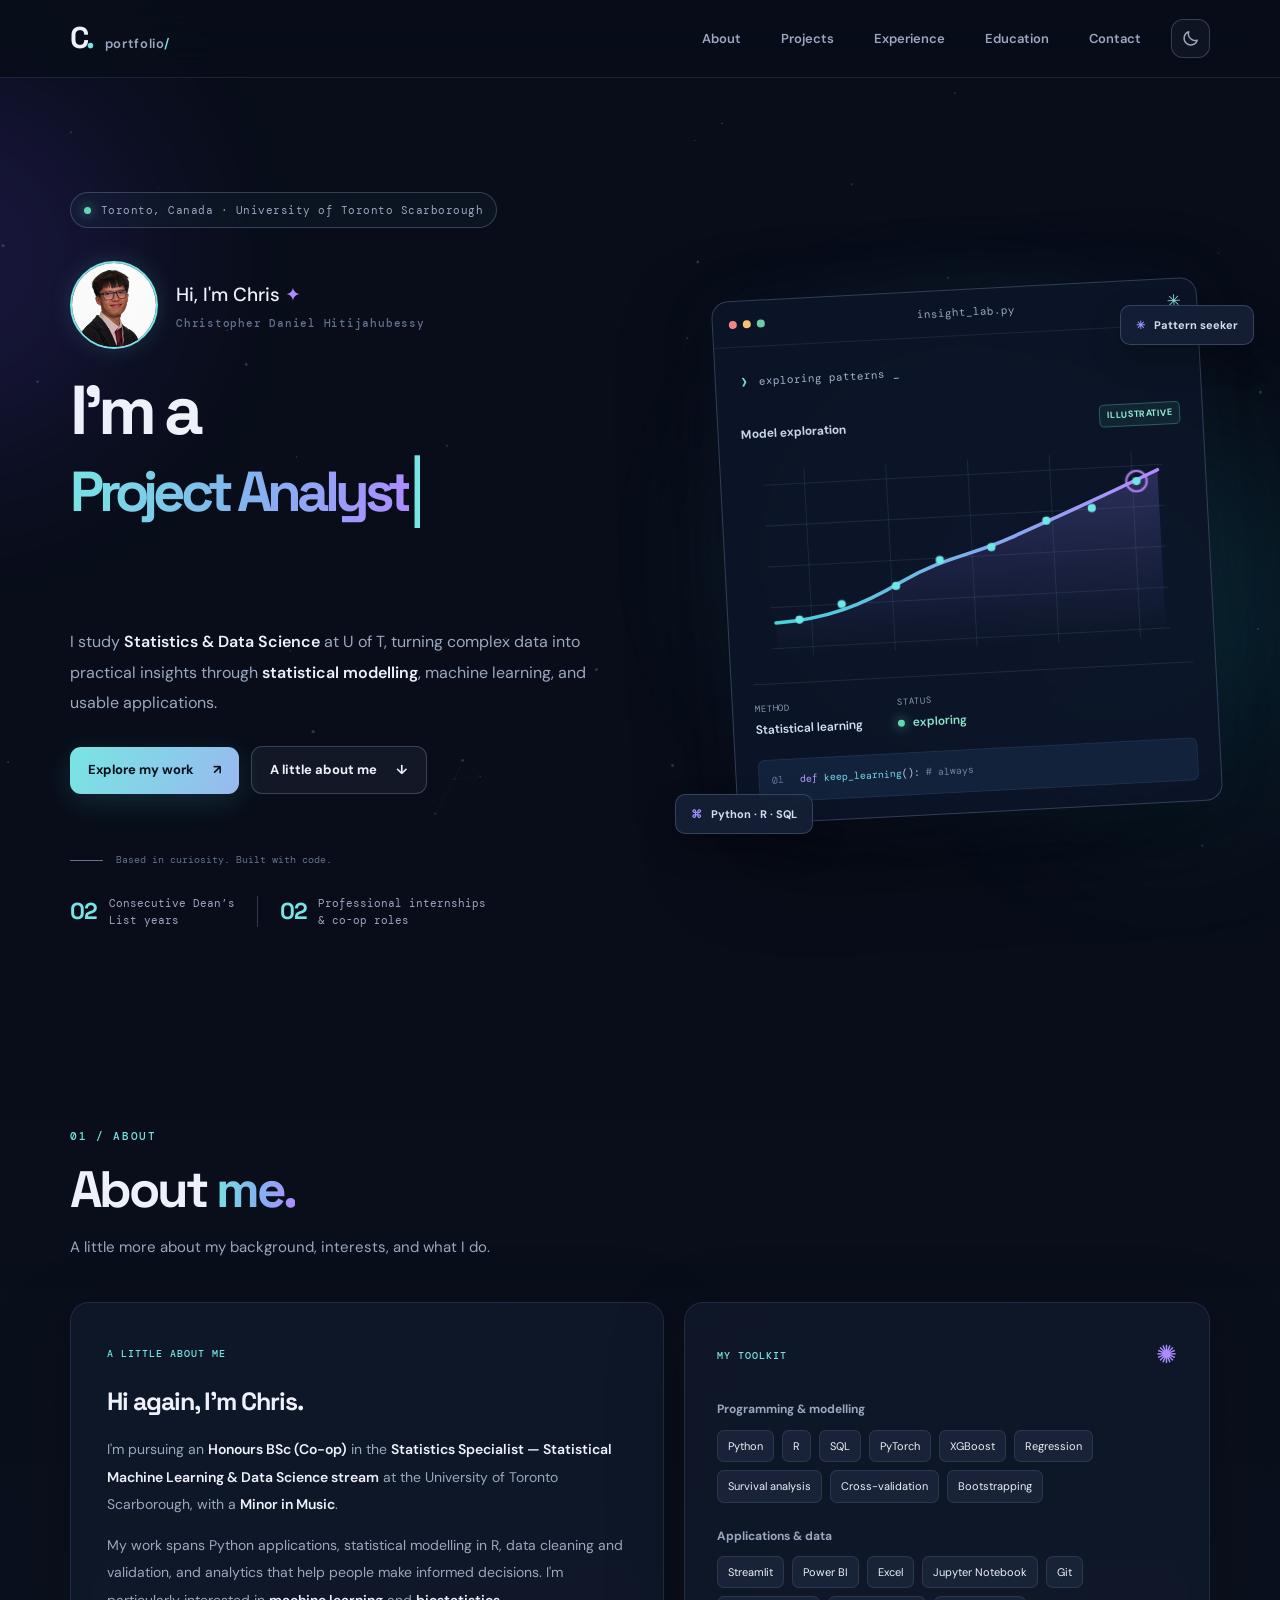
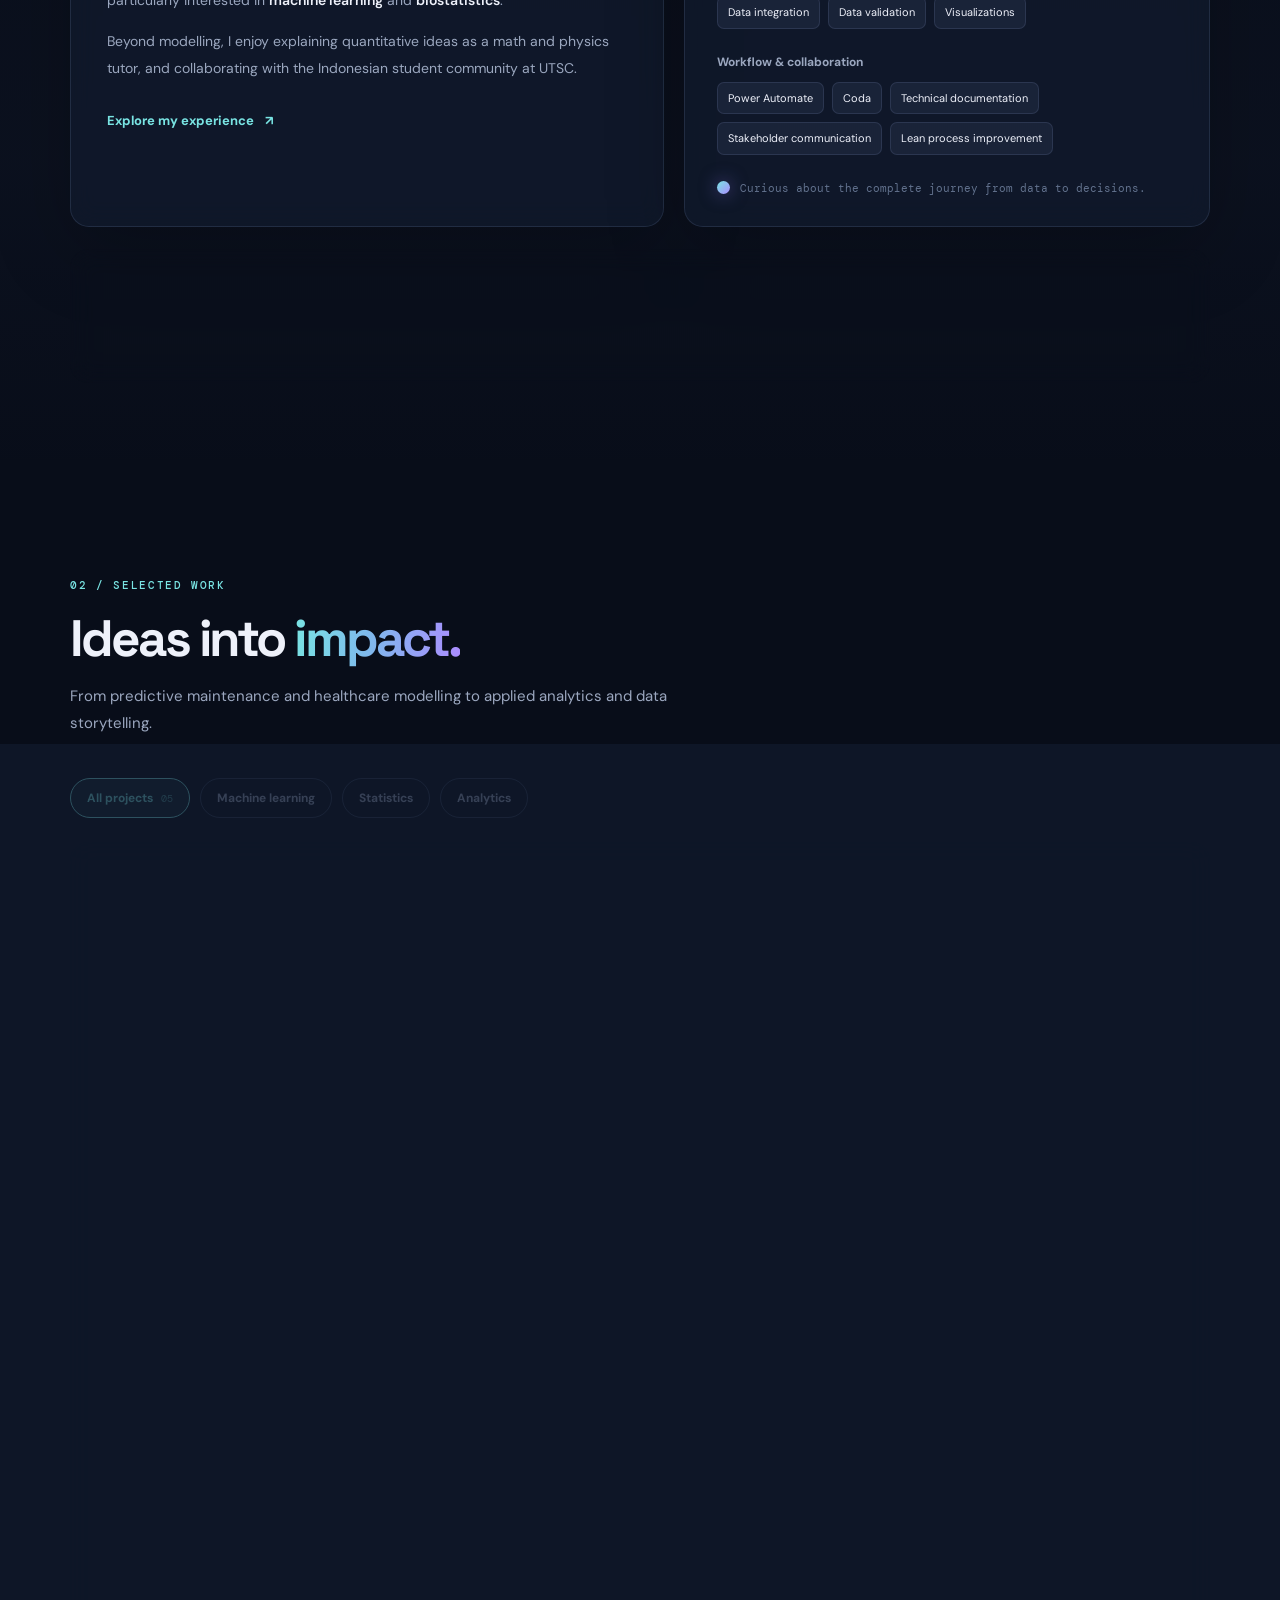
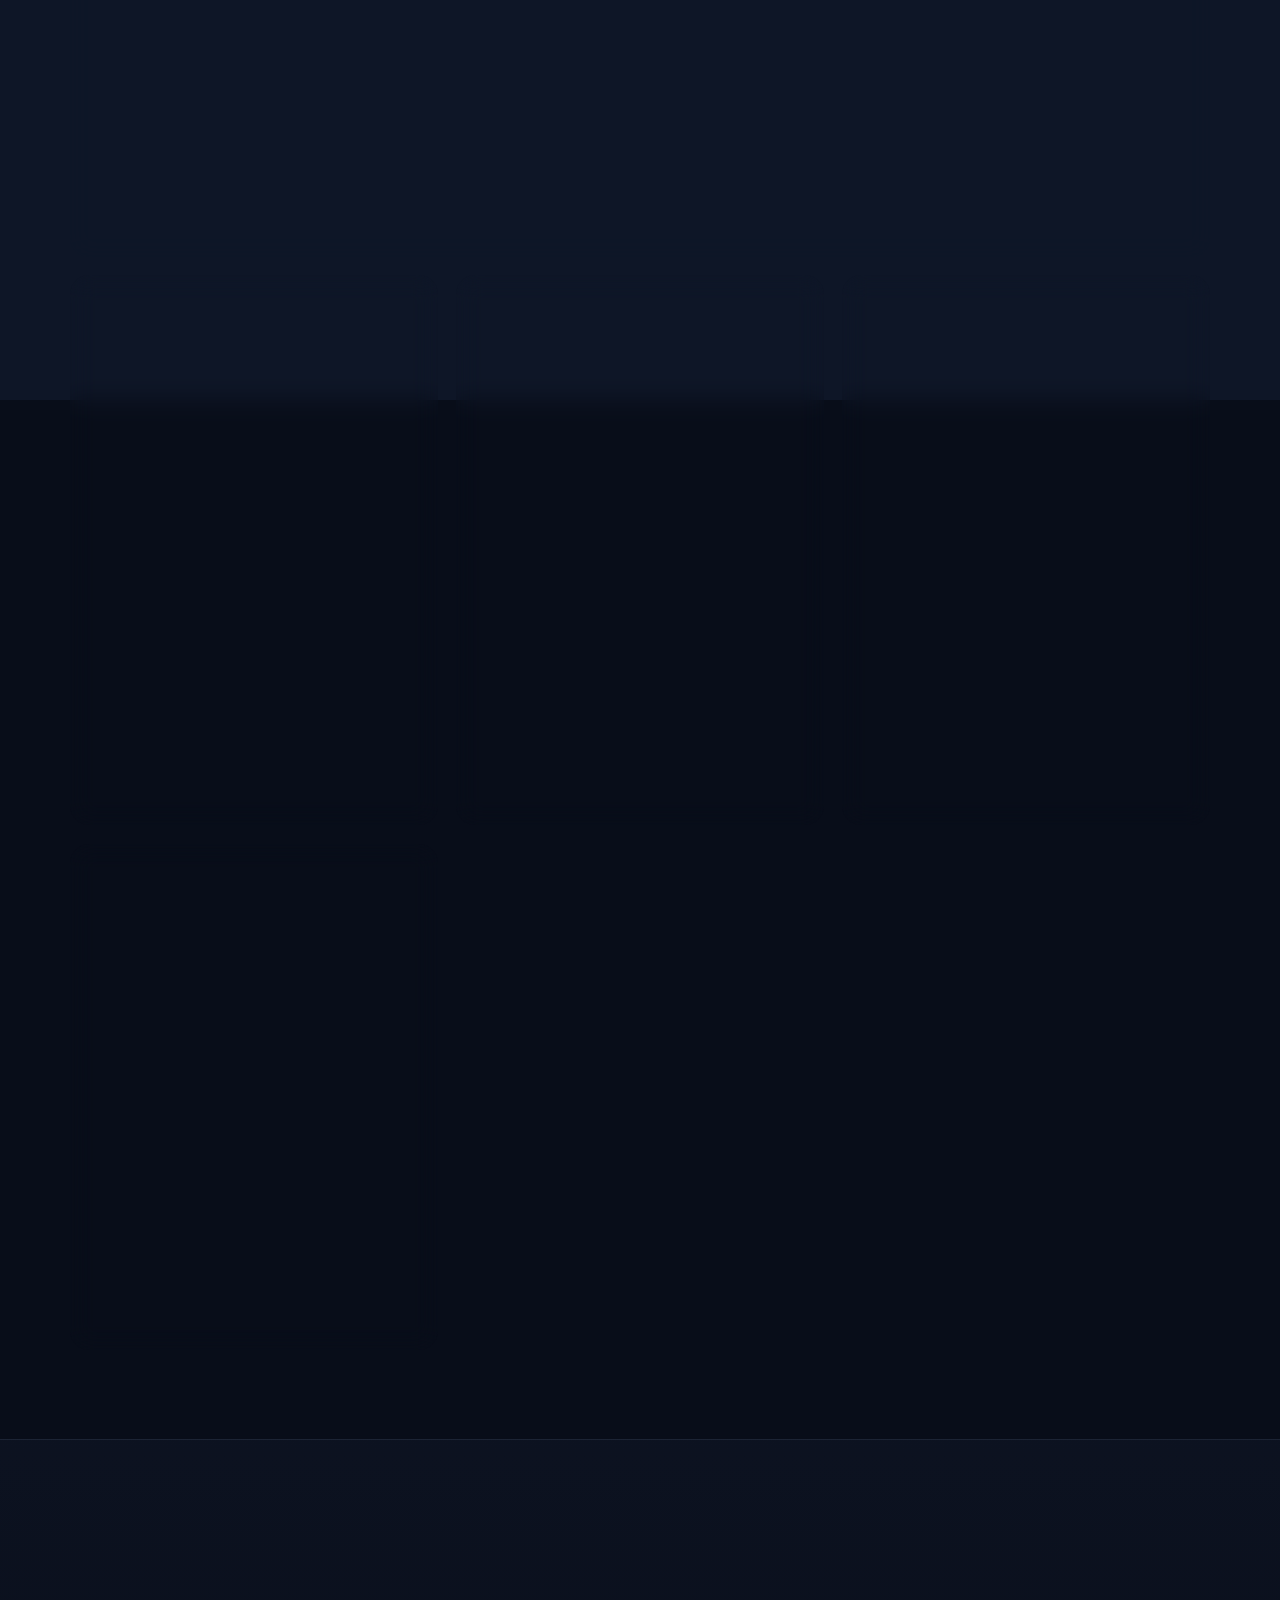
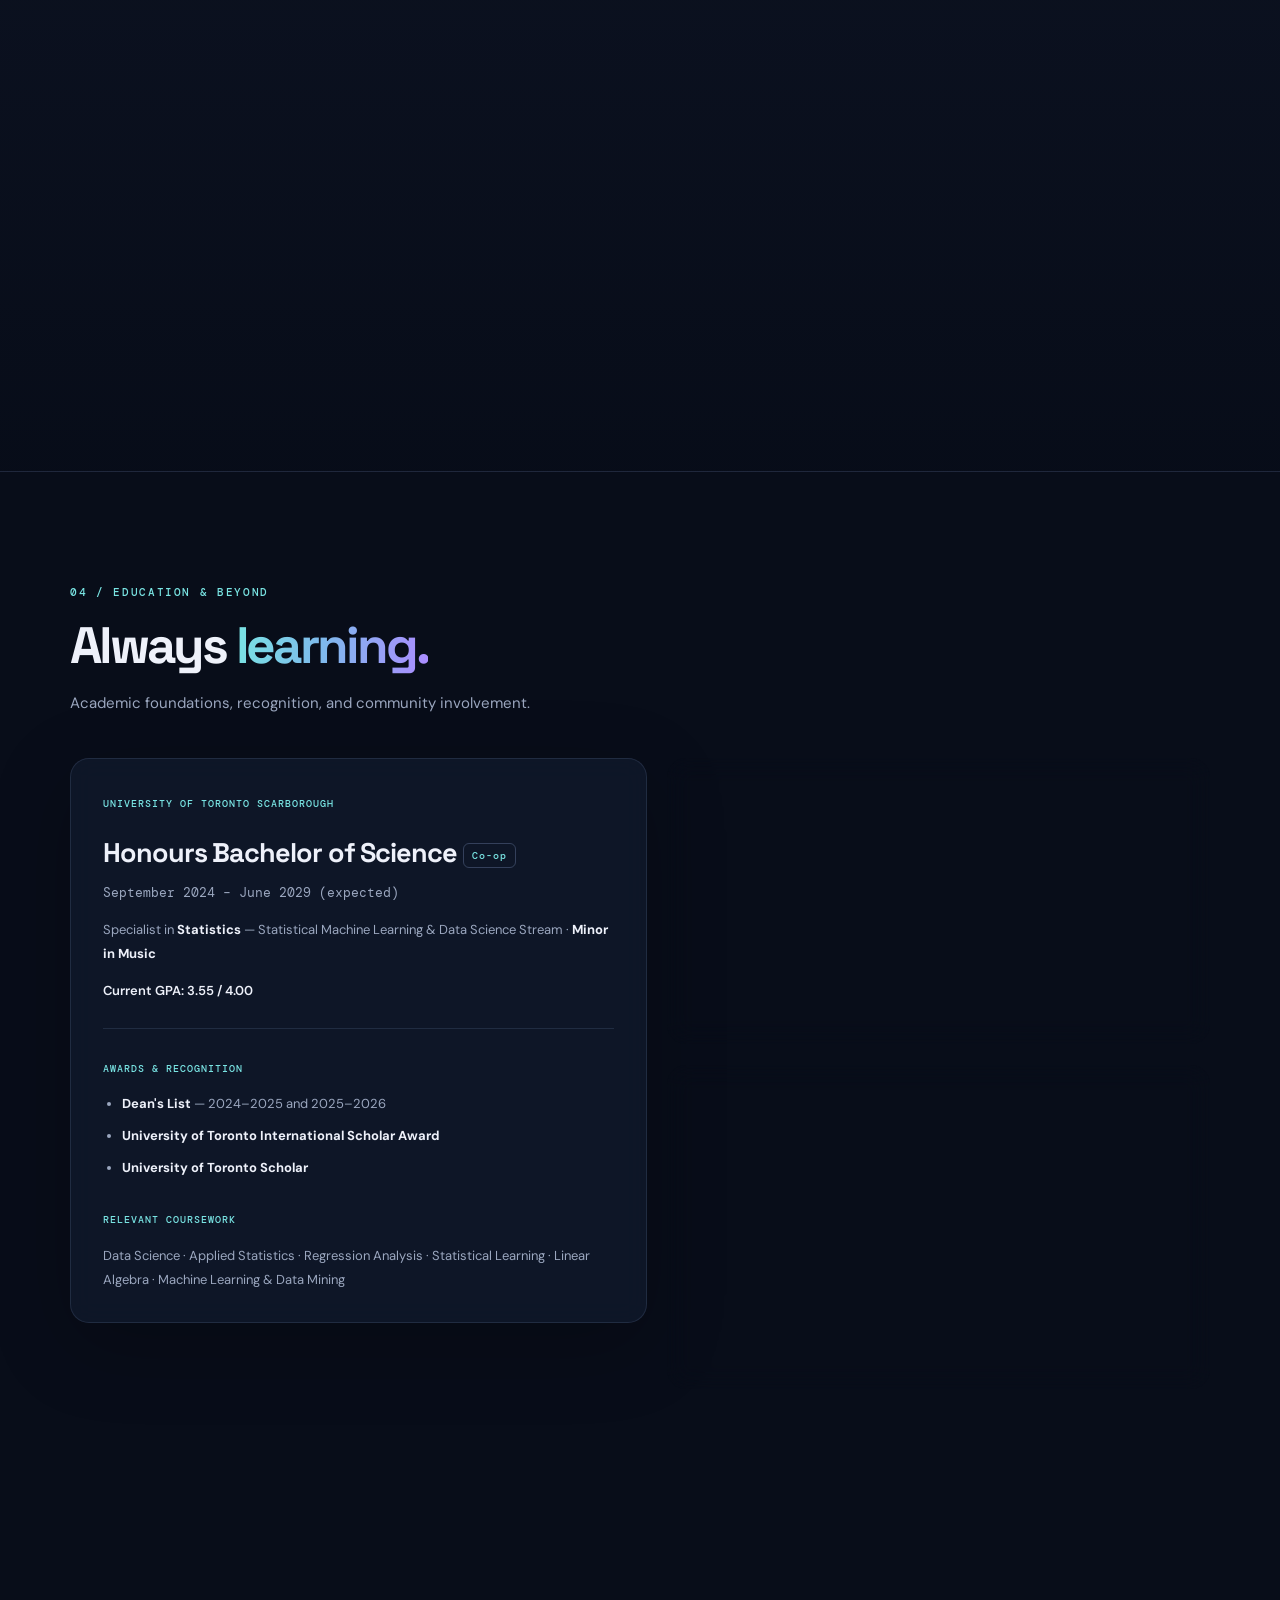
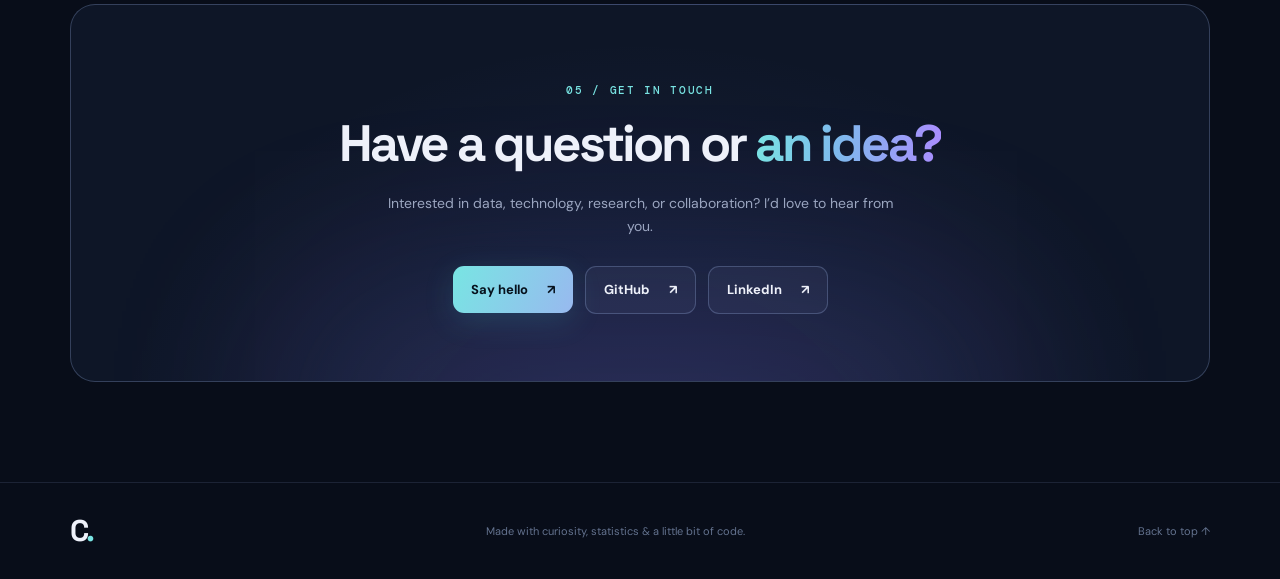
==== commit f862f28a: "Revise about section heading and description Updated the 'about' section heading and description for" ====
--- a/index.html
+++ b/index.html
@@ -108,7 +108,7 @@
 
     <section class="section section-about" id="about" aria-labelledby="about-title">
       <div class="container">
-        <div class="section-heading reveal"><span class="section-number">01 / ABOUT</span><h2 id="about-title">Beyond the <span class="gradient-text">numbers.</span></h2><p>Statistician in training. Application builder. Curious learner.</p></div>
+        <div class="section-heading reveal"><span class="section-number">01 / ABOUT</span><h2 id="about-title">About <span class="gradient-text">me.</span></h2><p>A little more about my background, interests, and what I do.</p></div>
         <div class="about-grid">
           <article class="about-card glass-card reveal">
             <span class="card-kicker">A LITTLE ABOUT ME</span>
--- a/styles.css
+++ b/styles.css
@@ -180,3 +180,60 @@
     opacity: 0;
   }
 }
+
+
+/* ========================================
+   PROFILE PICTURE AND GREETING
+   ======================================== */
+
+.hero-identity {
+  display: flex;
+  align-items: center;
+  gap: 18px;
+  margin-bottom: 24px;
+}
+
+.profile-photo {
+  width: 88px;
+  height: 88px;
+  flex-shrink: 0;
+  object-fit: cover;
+  object-position: center;
+  border-radius: 50%;
+  border: 2px solid var(--accent);
+  box-shadow: 0 0 25px rgba(121, 228, 227, 0.15);
+}
+
+.hero-identity-text {
+  min-width: 0;
+}
+
+.hero-identity .hero-intro {
+  margin: 0 0 5px;
+}
+
+.hero-identity .hero-fullname {
+  margin: 0;
+}
+
+/* Mobile version */
+
+@media (max-width: 600px) {
+  .hero-identity {
+    gap: 14px;
+    margin-bottom: 20px;
+  }
+
+  .profile-photo {
+    width: 68px;
+    height: 68px;
+  }
+
+  .hero-identity .hero-intro {
+    font-size: 16px;
+  }
+
+  .hero-identity .hero-fullname {
+    font-size: 10px;
+  }
+}
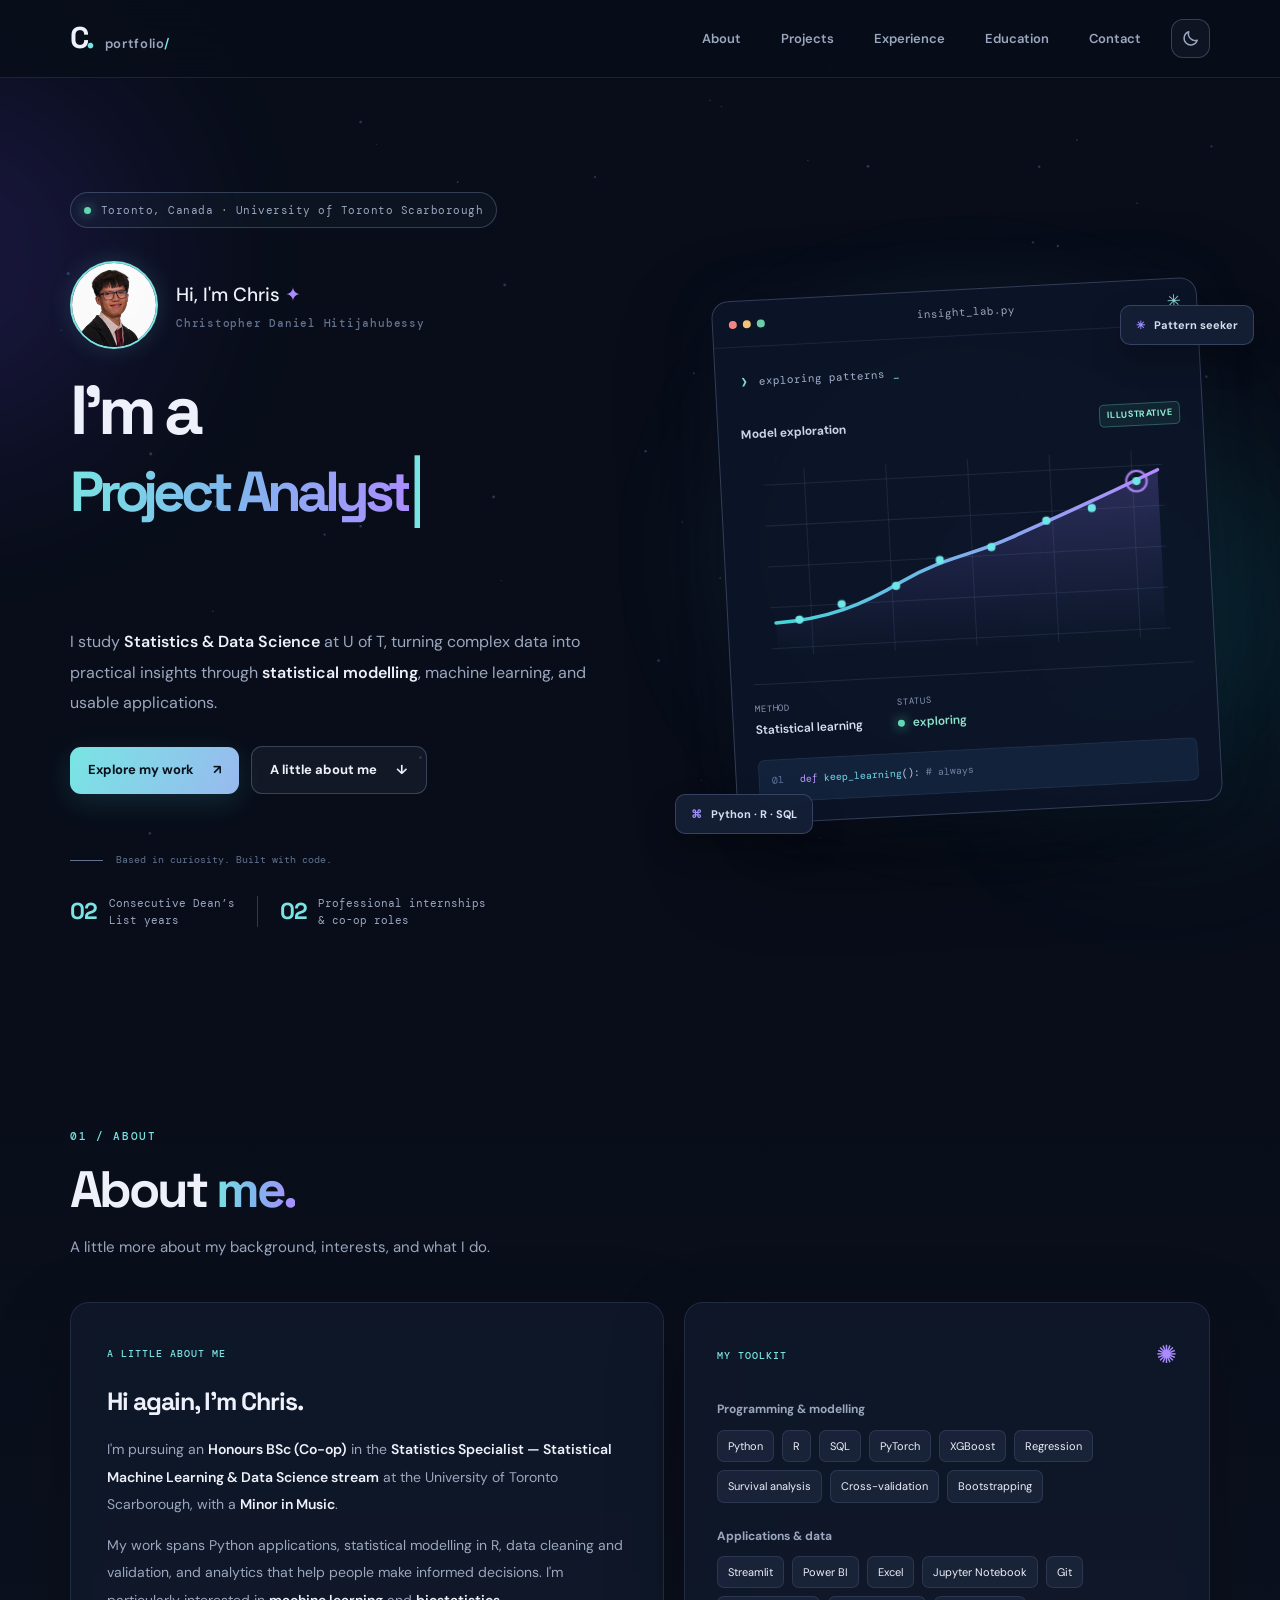
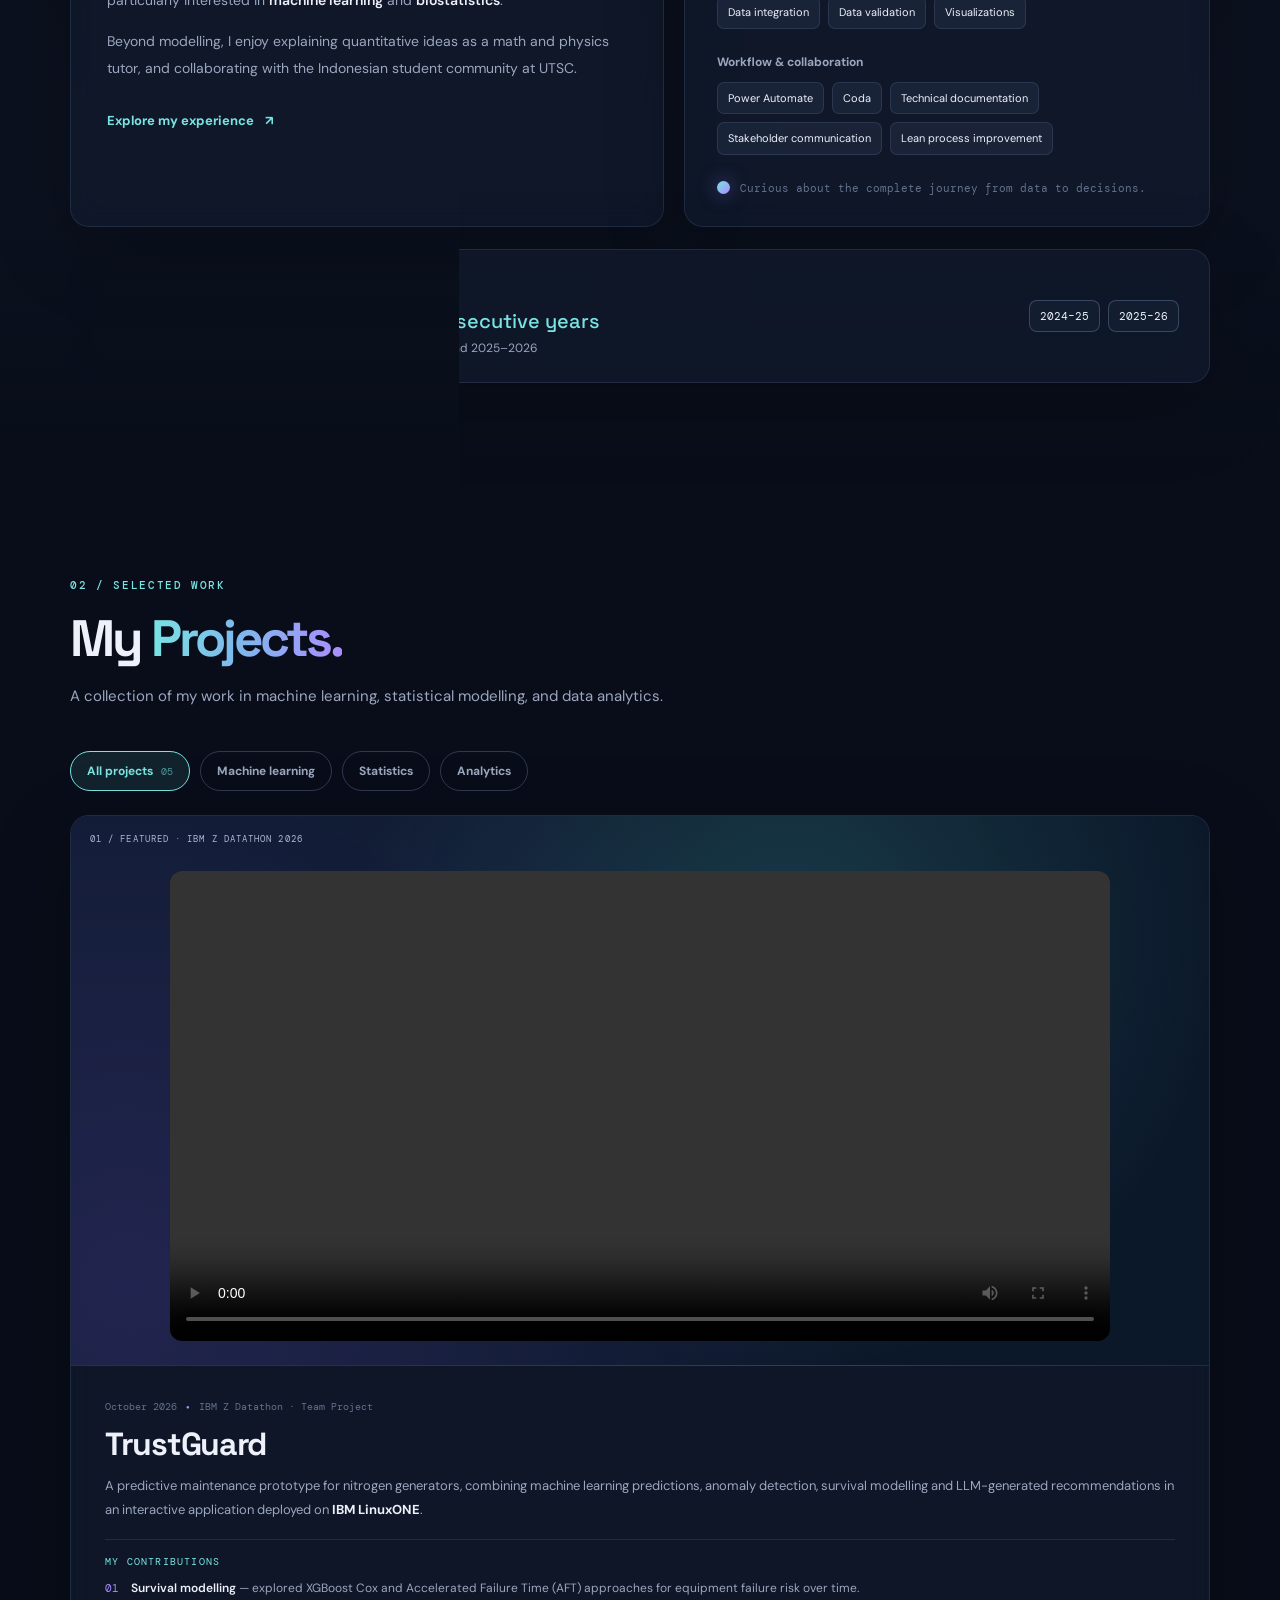
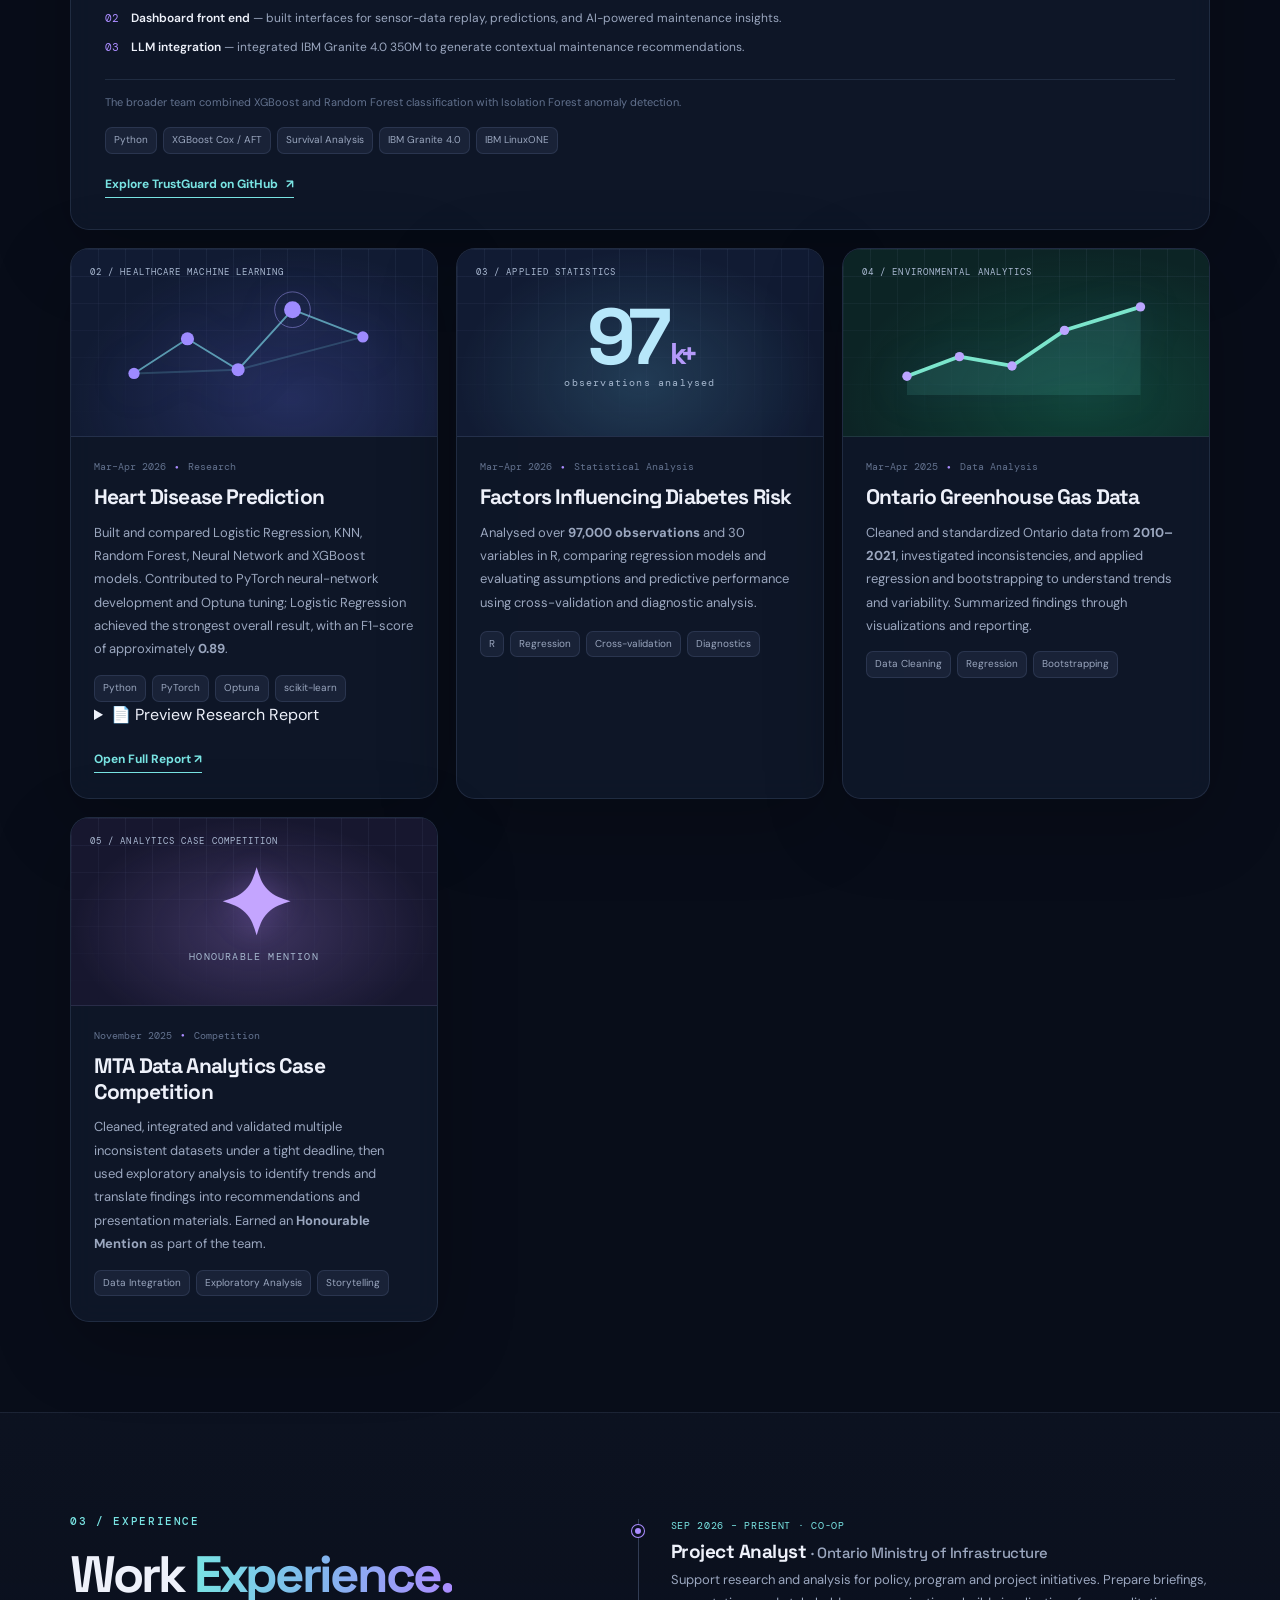
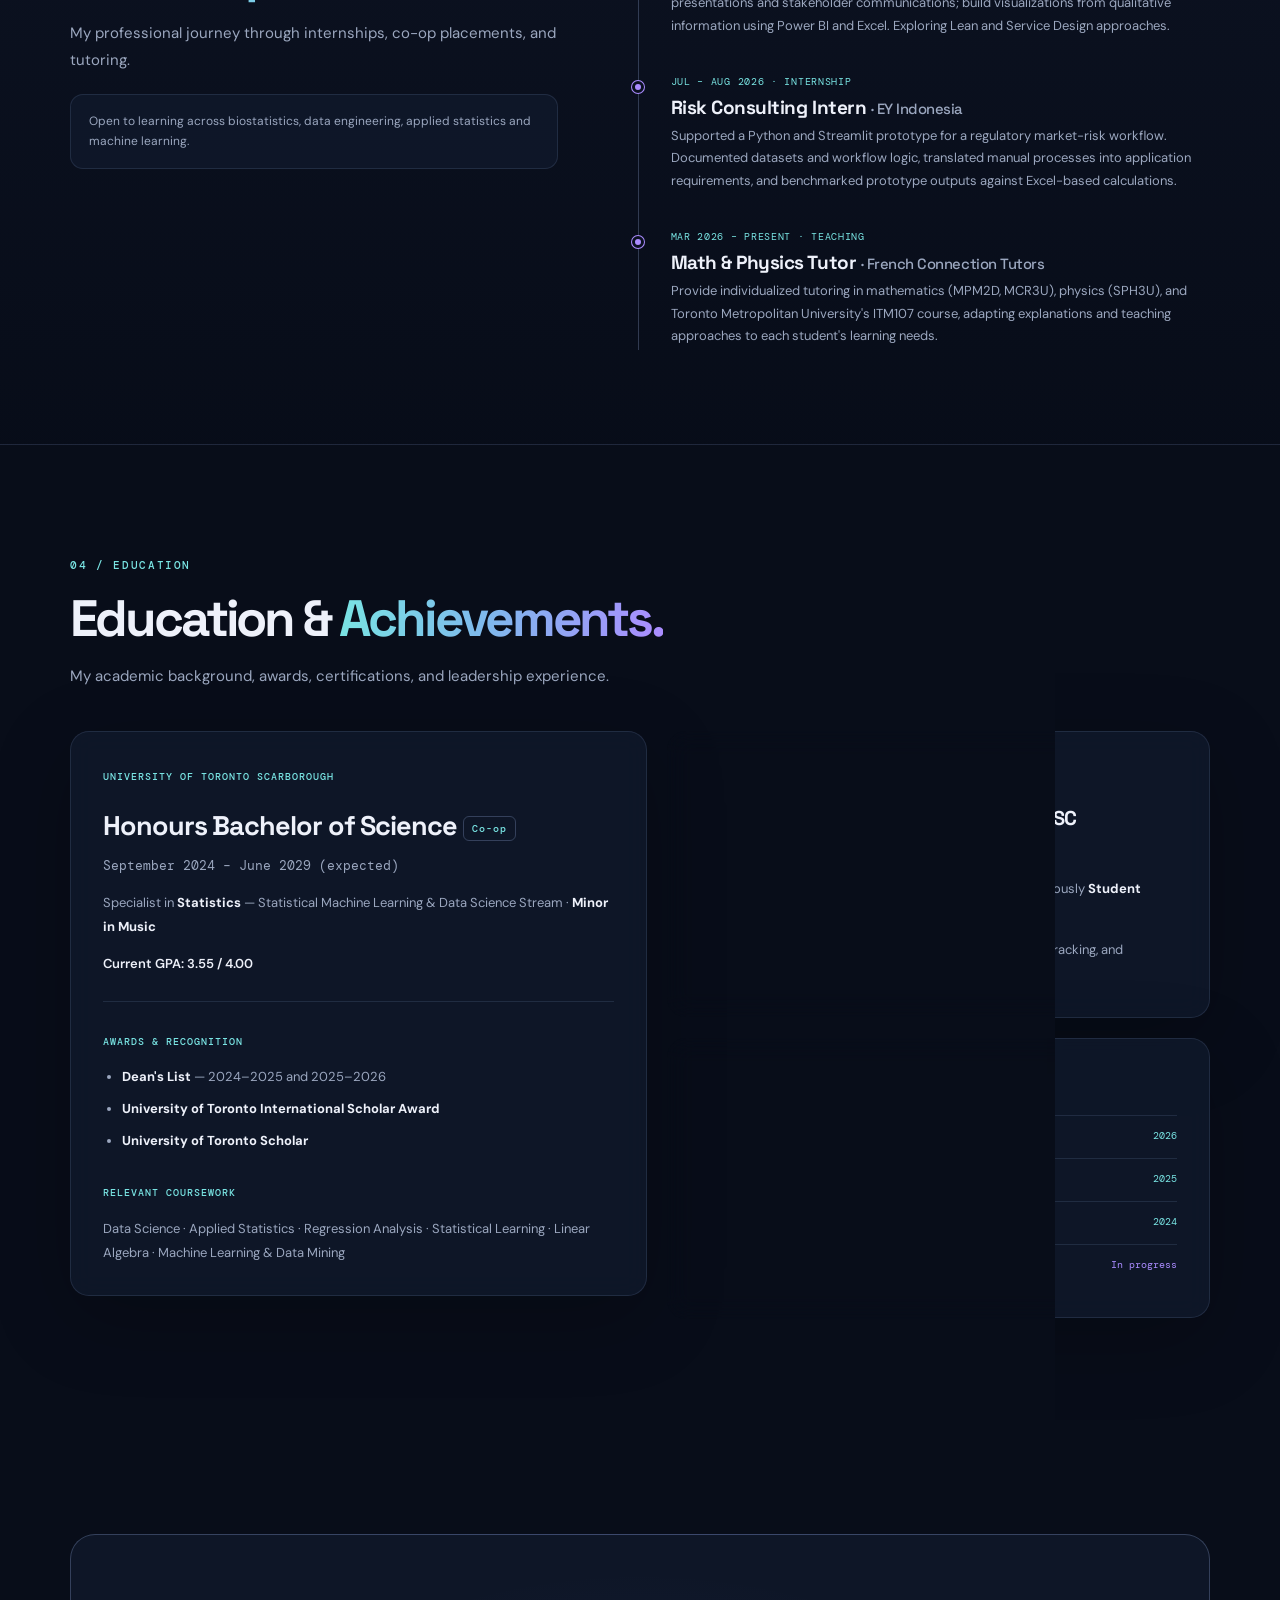
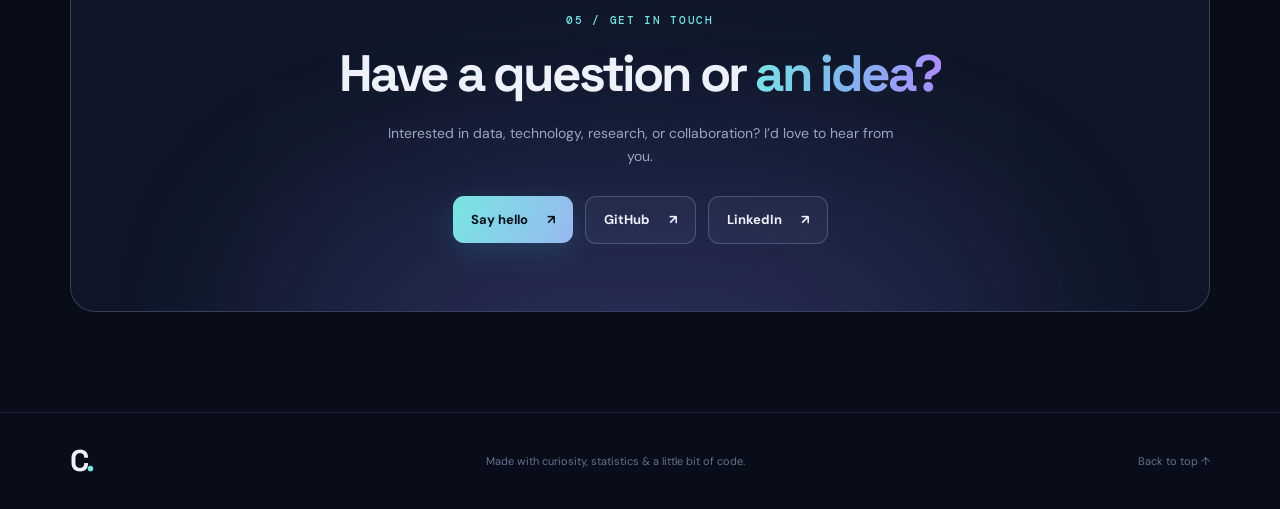
==== commit c87e78fd: "Update section titles and descriptions in index.html" ====
--- a/index.html
+++ b/index.html
@@ -140,7 +140,7 @@
 
     <section class="section section-projects" id="projects" aria-labelledby="projects-title">
       <div class="container">
-        <div class="section-heading reveal"><span class="section-number">02 / SELECTED WORK</span><h2 id="projects-title">Ideas into <span class="gradient-text">impact.</span></h2><p>From predictive maintenance and healthcare modelling to applied analytics and data storytelling.</p></div>
+        <div class="section-heading reveal"><span class="section-number">02 / SELECTED WORK</span><h2 id="projects-title">My <span class="gradient-text">Projects.</span></h2><p>A collection of my work in machine learning, statistical modelling, and data analytics.</p></div>
         <div class="filter-bar reveal" role="group" aria-label="Filter projects">
           <button class="filter-button active" type="button" data-filter="all" aria-pressed="true">All projects <span>05</span></button>
           <button class="filter-button" type="button" data-filter="ml" aria-pressed="false">Machine learning</button>
@@ -238,7 +238,7 @@
 
     <section class="section section-journey" id="experience" aria-labelledby="experience-title">
       <div class="container journey-layout">
-        <div class="section-heading reveal"><span class="section-number">03 / EXPERIENCE</span><h2 id="experience-title">Where data meets <span class="gradient-text">practice.</span></h2><p>Building technical skills and communicating insights through internships, public-sector work, and tutoring.</p><div class="experience-note">Open to learning across health analytics, data engineering, applied statistics and technology.</div></div>
+        <div class="section-heading reveal"><span class="section-number">03 / EXPERIENCE</span><h2 id="experience-title">Work <span class="gradient-text">Experience.</span></h2><p>My professional journey through internships, co-op placements, and tutoring.</p><div class="experience-note">Open to learning across biostatistics, data engineering, applied statistics and machine learning.</div></div>
         <div class="timeline reveal">
           <article class="timeline-item"><span class="timeline-node"></span><span class="timeline-tag">SEP 2026 – PRESENT · CO-OP</span><h3>Project Analyst <span class="role-type">· Ontario Ministry of Infrastructure</span></h3><p>Support research and analysis for policy, program and project initiatives. Prepare briefings, presentations and stakeholder communications; build visualizations from qualitative information using Power BI and Excel. Exploring Lean and Service Design approaches.</p></article>
           <article class="timeline-item"><span class="timeline-node"></span><span class="timeline-tag">JUL – AUG 2026 · INTERNSHIP</span><h3>Risk Consulting Intern <span class="role-type">· EY Indonesia</span></h3><p>Supported a Python and Streamlit prototype for a regulatory market-risk workflow. Documented datasets and workflow logic, translated manual processes into application requirements, and benchmarked prototype outputs against Excel-based calculations.</p></article>
@@ -249,7 +249,7 @@
 
     <section class="section section-education" id="education" aria-labelledby="education-title">
       <div class="container">
-        <div class="section-heading reveal"><span class="section-number">04 / EDUCATION &amp; BEYOND</span><h2 id="education-title">Always <span class="gradient-text">learning.</span></h2><p>Academic foundations, recognition, and community involvement.</p></div>
+        <div class="section-heading reveal"><span class="section-number">04 / EDUCATION</span><h2 id="education-title">Education &amp; <span class="gradient-text">Achievements.</span></h2><p>My academic background, awards, certifications, and leadership experience.</p></div>
         <div class="education-layout">
           <article class="education-main glass-card reveal">
             <span class="card-kicker">UNIVERSITY OF TORONTO SCARBOROUGH</span>
@@ -273,7 +273,7 @@
             </article>
             <article class="education-small glass-card reveal">
               <span class="card-kicker">CERTIFICATIONS &amp; TRAINING</span>
-              <ul class="cert-list"><li><span>Lean White &amp; Yellow Belt</span><span class="cert-status">2026</span></li><li><span>Complete SQL Bootcamp · Udemy</span><span class="cert-status">2025</span></li><li><span>Intercultural Communication · UTSC</span><span class="cert-status">2024</span></li><li><span>Lean Green Belt</span><span class="cert-status progress">In progress</span></li><li><span>Power BI Desktop for Business Intelligence</span><span class="cert-status progress">In progress</span></li></ul>
+              <ul class="cert-list"><li><span>Lean White &amp; Yellow Belt</span><span class="cert-status">2026</span></li><li><span>Complete SQL Bootcamp · Udemy</span><span class="cert-status">2025</span></li><li><span>Intercultural Communication · UTSC</span><span class="cert-status">2024</span></li><li><span>Lean Green Belt</span><span class="cert-status progress">In progress</span></li></ul>
             </article>
           </div>
         </div>
--- a/styles.css
+++ b/styles.css
@@ -237,3 +237,76 @@
     font-size: 10px;
   }
 }
+
+
+/* ==========================================
+   LIGHT MODE — DATA DASHBOARD
+   ========================================== */
+
+/* Main dashboard window */
+html[data-theme="light"] .dashboard-window {
+  background: rgba(255, 255, 255, 0.95);
+  border-color: rgba(39, 64, 110, 0.18);
+  box-shadow: 0 25px 70px rgba(45, 55, 88, 0.15);
+}
+
+/* Dashboard background and typography */
+html[data-theme="light"] .dashboard-body {
+  color: #17223a;
+}
+
+html[data-theme="light"] .window-titlebar,
+html[data-theme="light"] .chart-bottom {
+  border-color: rgba(39, 64, 110, 0.13);
+}
+
+html[data-theme="light"] .window-title,
+html[data-theme="light"] .dashboard-topline,
+html[data-theme="light"] .metric-label {
+  color: #63728e;
+}
+
+html[data-theme="light"] .chart-heading,
+html[data-theme="light"] .chart-bottom strong {
+  color: #17223a;
+}
+
+/* Chart */
+html[data-theme="light"] .grid-lines {
+  color: rgba(39, 64, 110, 0.15);
+}
+
+html[data-theme="light"] .chart-pill {
+  background: rgba(6, 139, 152, 0.08);
+  border-color: rgba(6, 139, 152, 0.25);
+  color: #087e89;
+}
+
+/* Terminal code */
+html[data-theme="light"] .code-line {
+  background: #f0f5ff;
+  border-color: rgba(39, 64, 110, 0.12);
+  color: #24334d;
+}
+
+html[data-theme="light"] .code-purple {
+  color: #7955dd;
+}
+
+html[data-theme="light"] .code-cyan,
+html[data-theme="light"] .terminal-chevron {
+  color: #068b98;
+}
+
+/* Dashboard status */
+html[data-theme="light"] .chart-bottom strong.success {
+  color: #168467;
+}
+
+/* Floating labels */
+html[data-theme="light"] .floating-tag {
+  background: rgba(255, 255, 255, 0.96);
+  border-color: rgba(39, 64, 110, 0.18);
+  color: #17223a;
+  box-shadow: 0 12px 30px rgba(45, 55, 88, 0.12);
+}
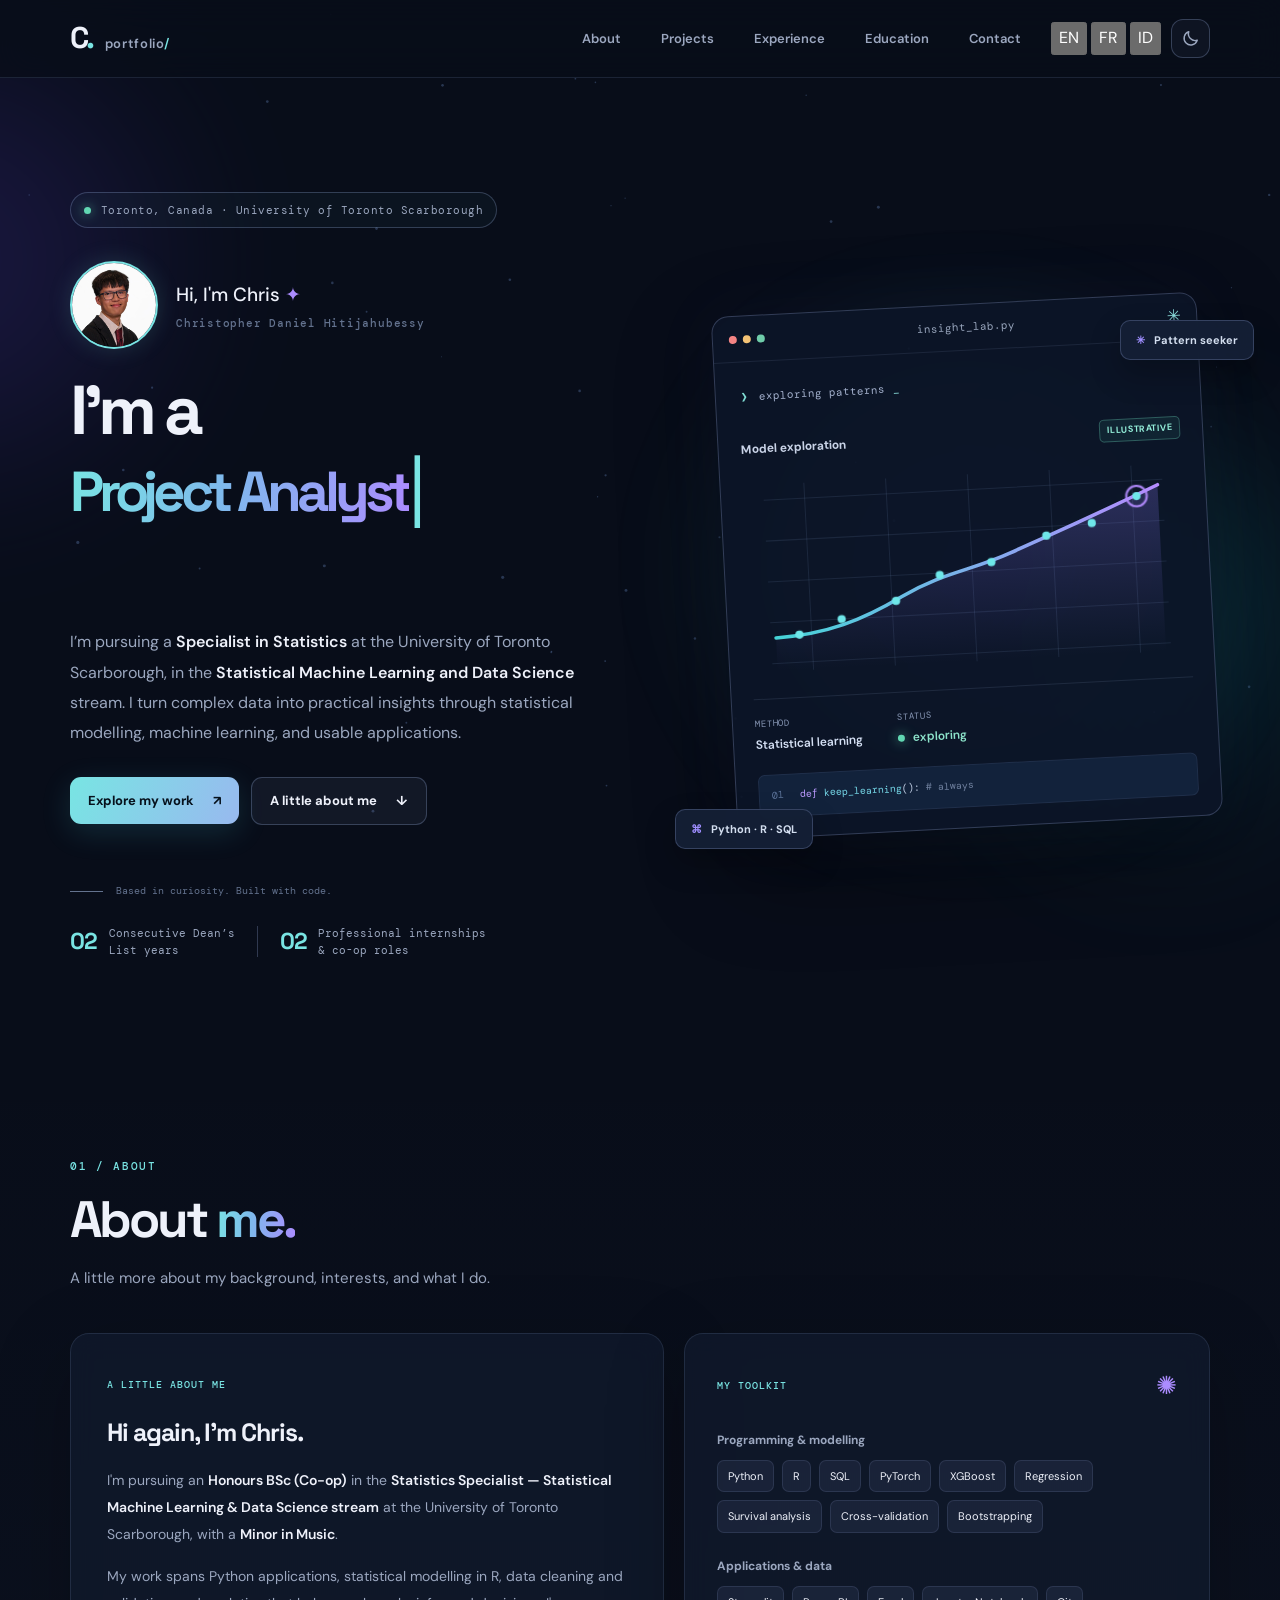
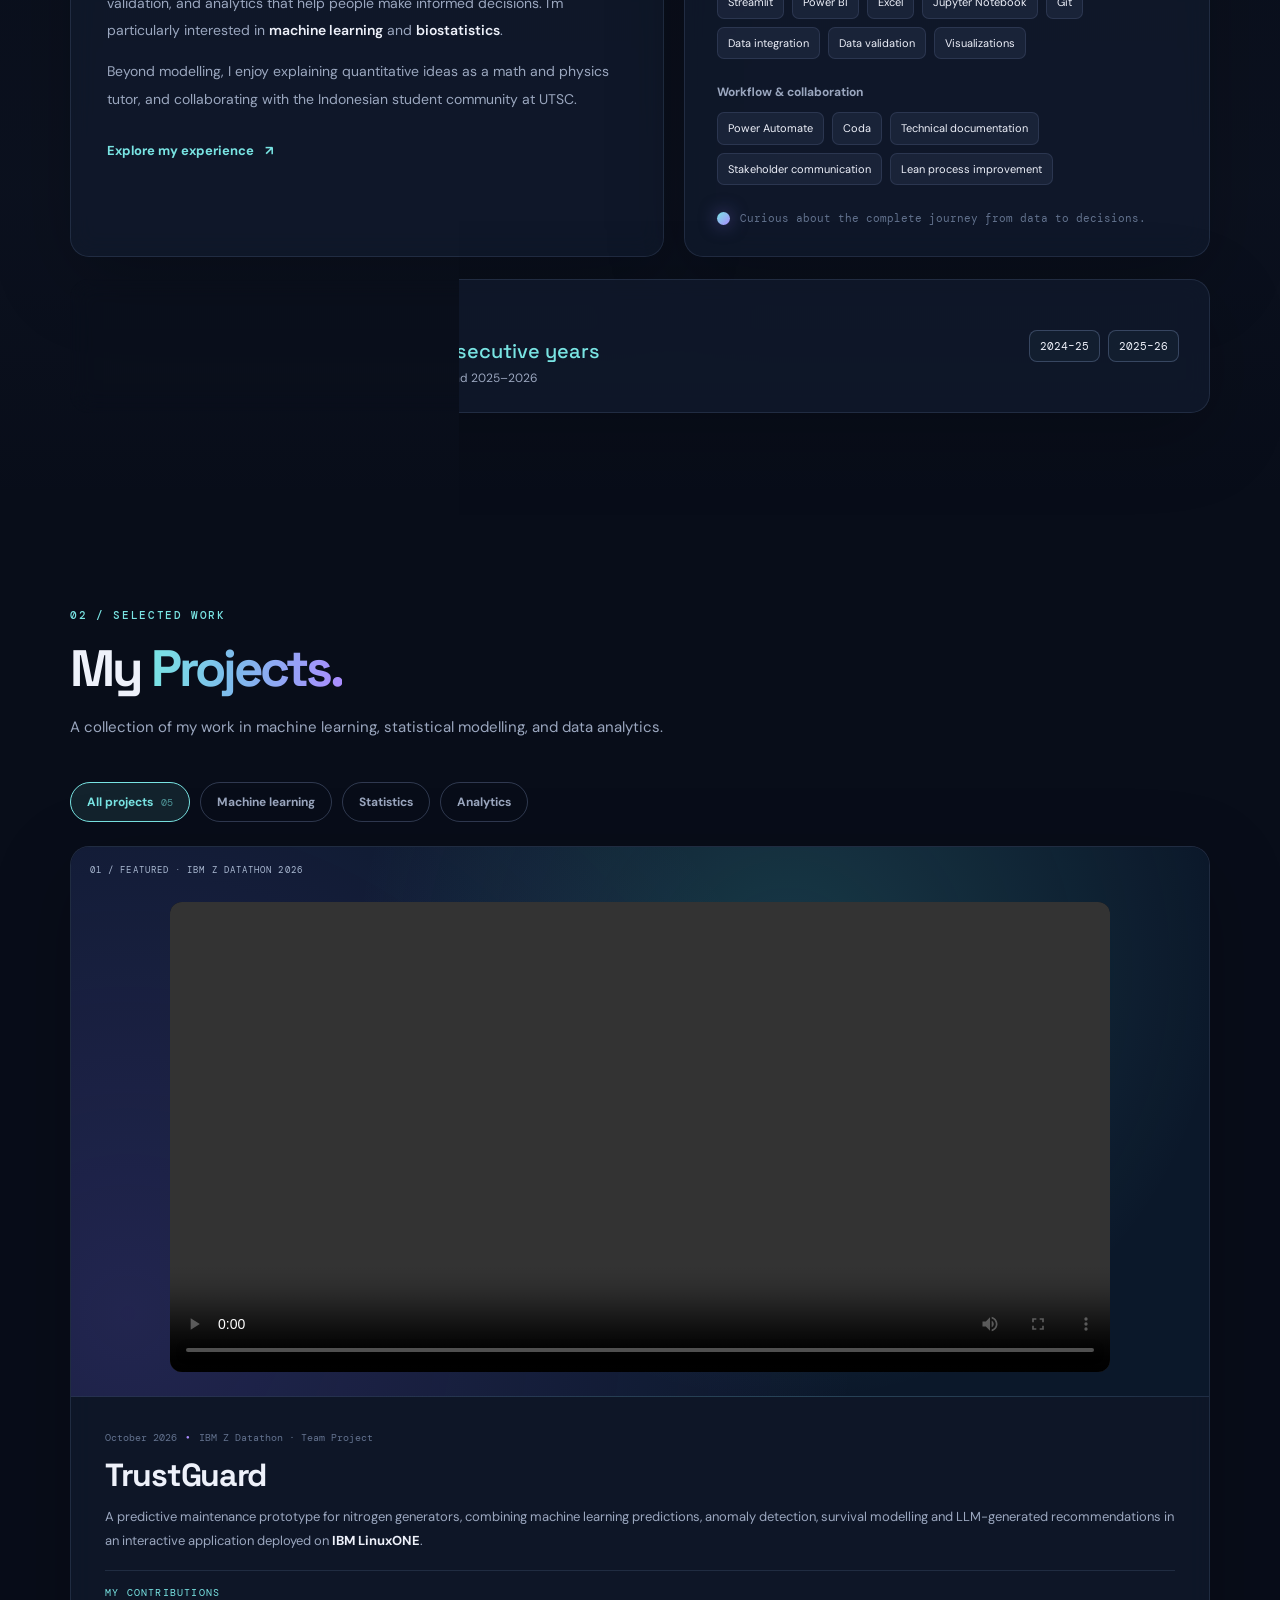
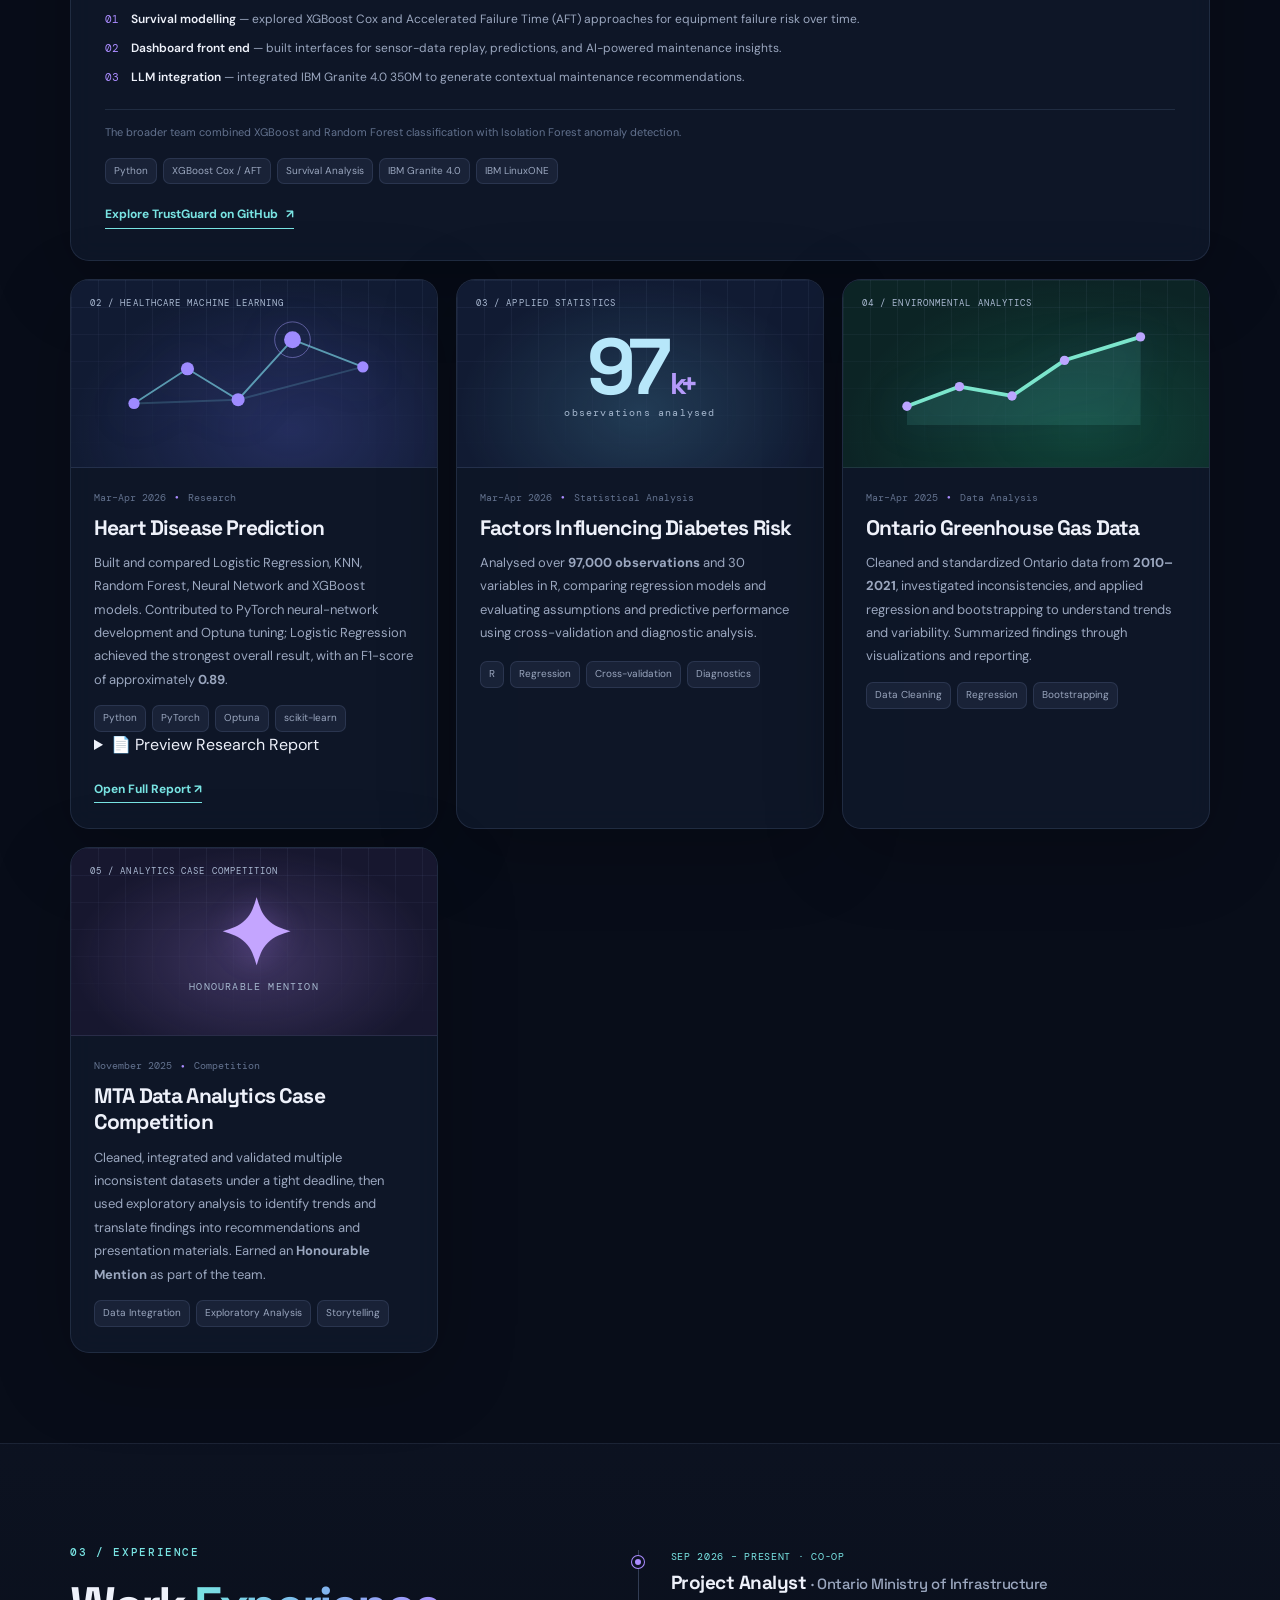
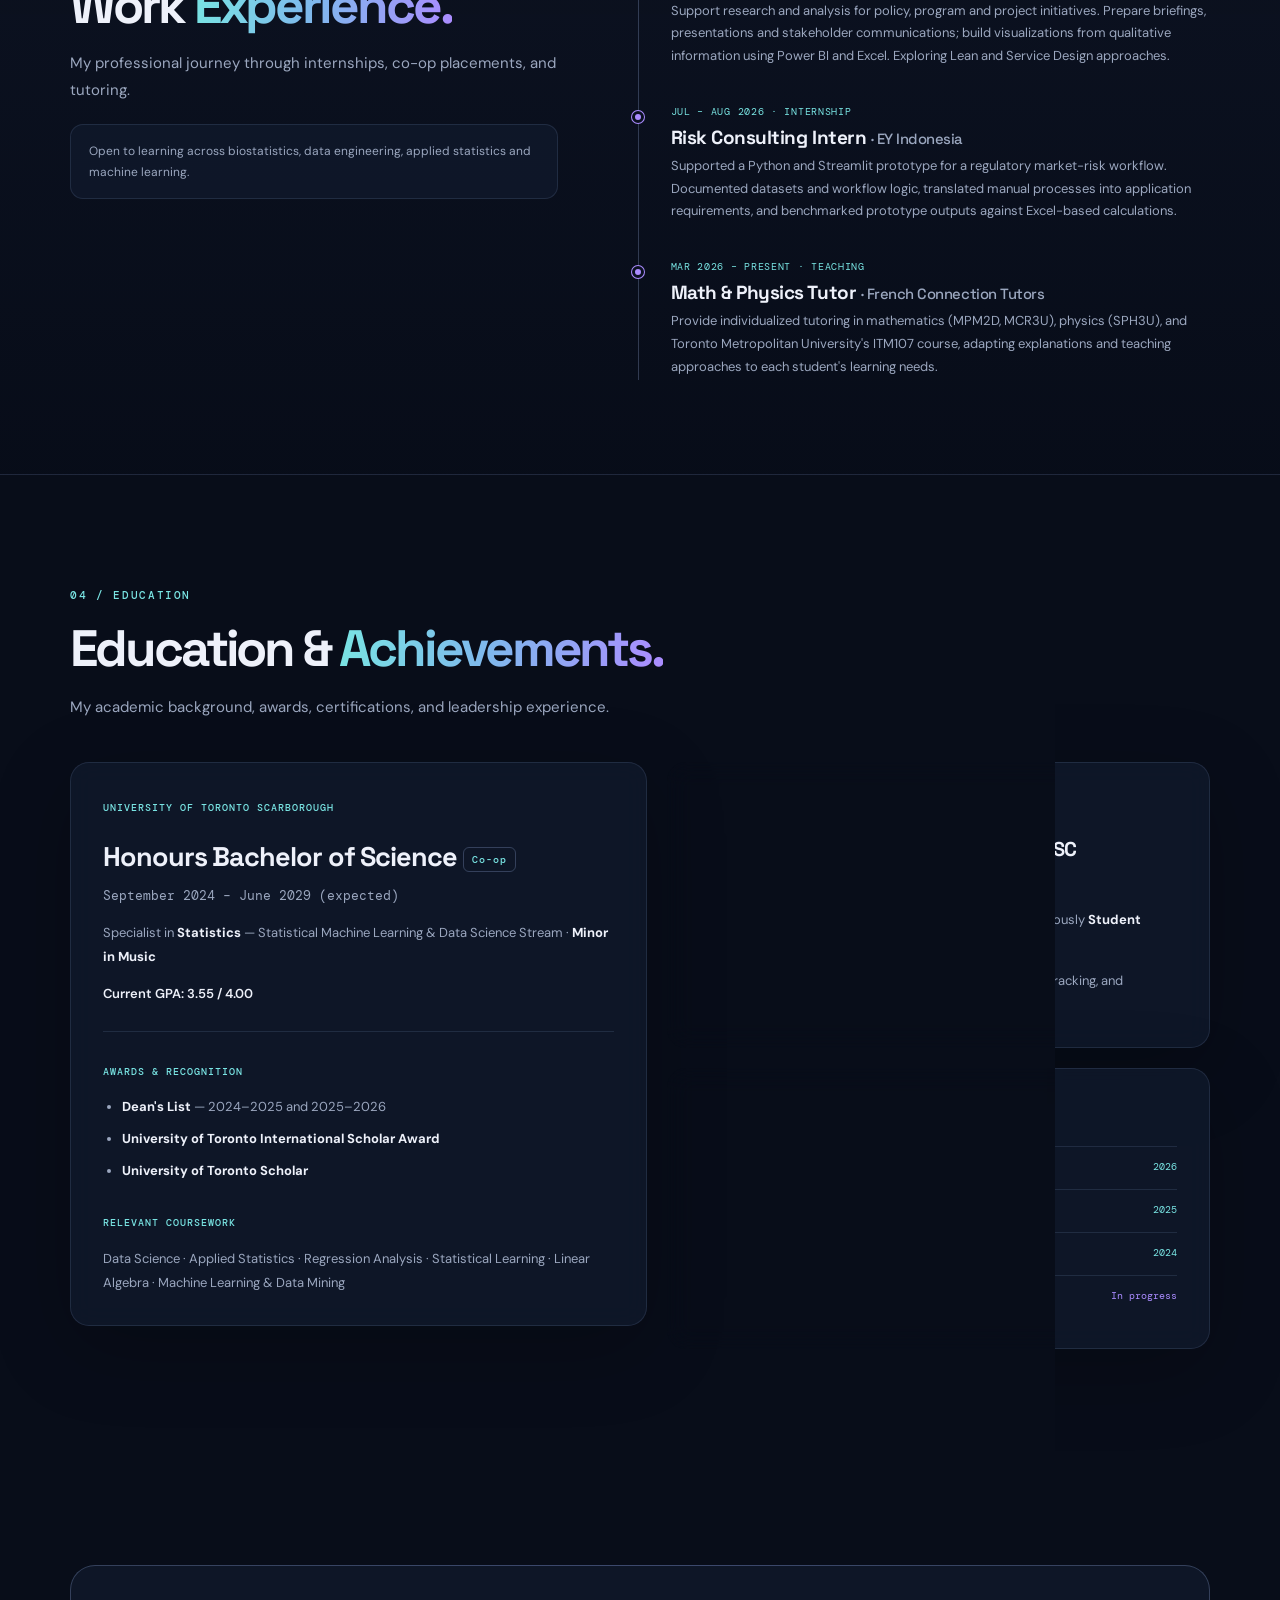
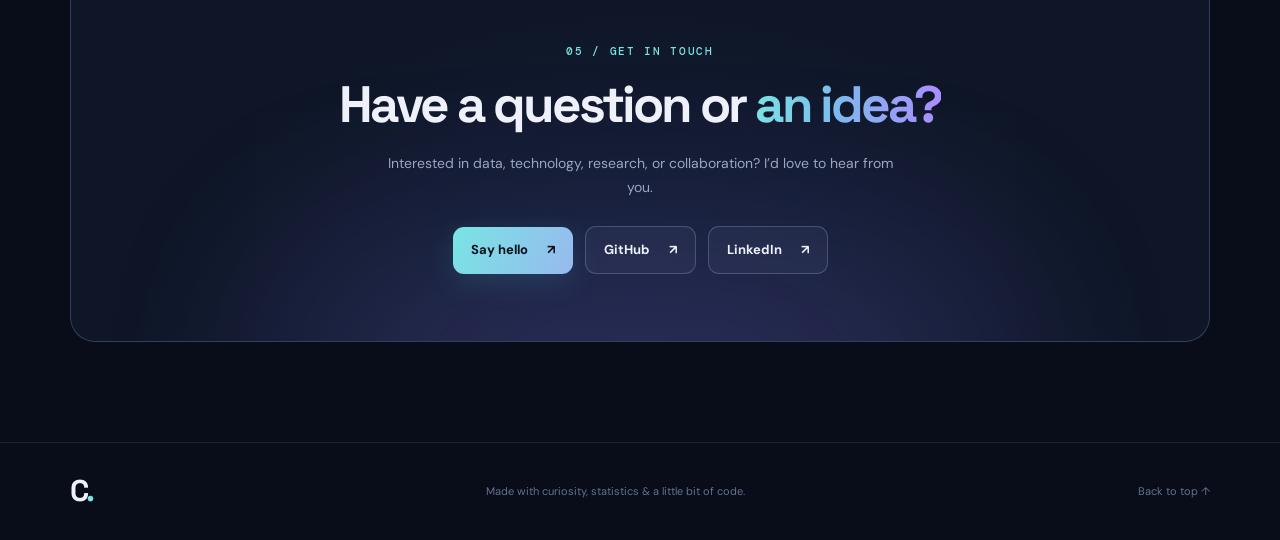
==== commit 0afd5a3a: "Update meta description and add language switcher" ====
--- a/index.html
+++ b/index.html
@@ -4,14 +4,15 @@
   <meta charset="UTF-8" />
   <meta name="viewport" content="width=device-width, initial-scale=1" />
   <meta name="theme-color" content="#080c18" />
-  <meta name="description" content="Christopher Daniel Hitijahubessy — Statistics & Data Science at the University of Toronto. Explore machine learning, applied analytics, projects, and experience." />
+  <meta name="description" content="Christopher Daniel Hitijahubessy — Specialist in Statistics (Statistical Machine Learning and Data Science stream) at the University of Toronto Scarborough. Explore projects, analytics, and experience." />
   <meta property="og:title" content="Christopher Daniel Hitijahubessy | Data Science Portfolio" />
   <meta property="og:description" content="Portfolio of Christopher Daniel Hitijahubessy: statistics, machine learning, analytics, TrustGuard, co-op experience, and projects." />
   <meta property="og:type" content="website" />
   <title>Christopher Daniel Hitijahubessy | Data Science Portfolio</title>
   <link rel="icon" href="favicon.svg" type="image/svg+xml" />
-  <link rel="stylesheet" href="styles.css?v=4">
-  <script src="script.js" defer></script>
+  <link rel="stylesheet" href="styles.css?v=trilingual1">
+  <script src="translations.js?v=2" defer></script>
+  <script src="script.js?v=trilingual2" defer></script>
 </head>
 <body>
   <a class="skip-link" href="#main">Skip to content</a>
@@ -34,6 +35,11 @@
         <a href="#contact">Contact</a>
       </div>
       <div class="nav-actions">
+        <div class="language-switcher" role="group" aria-label="Select language">
+          <button type="button" class="language-option is-active" data-lang="en" lang="en" aria-pressed="true" title="English">EN</button>
+          <button type="button" class="language-option" data-lang="fr" lang="fr" aria-pressed="false" title="Français">FR</button>
+          <button type="button" class="language-option" data-lang="id" lang="id" aria-pressed="false" title="Bahasa Indonesia">ID</button>
+        </div>
         <button class="icon-button theme-toggle" type="button" aria-label="Switch to light theme" title="Toggle theme">
           <svg class="moon-icon" viewBox="0 0 24 24" width="19" height="19" fill="none" stroke="currentColor" stroke-width="1.8" stroke-linecap="round" stroke-linejoin="round" aria-hidden="true"><path d="M20.5 14.2A8.5 8.5 0 0 1 9.8 3.5 8.5 8.5 0 1 0 20.5 14.2Z"/></svg>
           <svg class="sun-icon" viewBox="0 0 24 24" width="19" height="19" fill="none" stroke="currentColor" stroke-width="1.8" stroke-linecap="round" aria-hidden="true"><circle cx="12" cy="12" r="4"/><path d="M12 2v2m0 16v2M4.93 4.93l1.42 1.42m11.3 11.3 1.42 1.42M2 12h2m16 0h2M4.93 19.07l1.42-1.42m11.3-11.3 1.42-1.42"/></svg>
@@ -62,7 +68,7 @@
           <span id="role-intro" aria-hidden="true">I'm a</span>
           <span class="role-line" aria-hidden="true"><span class="gradient-text rotating-role" id="rotating-role">Project Analyst</span><span class="typing-cursor">|</span></span>
         </h1>
-        <p class="hero-description">I study <strong>Statistics & Data Science</strong> at U of T, turning complex data into practical insights through <strong>statistical modelling</strong>, machine learning, and usable applications.</p>
+        <p class="hero-description">I’m pursuing a <strong>Specialist in Statistics</strong> at the University of Toronto Scarborough, in the <strong>Statistical Machine Learning and Data Science</strong> stream. I turn complex data into practical insights through statistical modelling, machine learning, and usable applications.</p>
         <div class="hero-cta">
           <a class="button button-primary" href="#projects">Explore my work <span aria-hidden="true">↗</span></a>
           <a class="button button-ghost" href="#about">A little about me <span aria-hidden="true">↓</span></a>
--- a/styles.css
+++ b/styles.css
@@ -239,25 +239,24 @@
 }
 
 
+
 /* ==========================================
-   LIGHT MODE — DATA DASHBOARD
+   INSIGHT LAB — LIGHT MODE FIX
    ========================================== */
 
-/* Main dashboard window */
 html[data-theme="light"] .dashboard-window {
-  background: rgba(255, 255, 255, 0.95);
-  border-color: rgba(39, 64, 110, 0.18);
-  box-shadow: 0 25px 70px rgba(45, 55, 88, 0.15);
-}
-
-/* Dashboard background and typography */
+  background: #ffffff !important;
+  border-color: #dce3ee;
+  box-shadow: 0 25px 65px rgba(45, 55, 88, 0.12);
+}
+
 html[data-theme="light"] .dashboard-body {
   color: #17223a;
 }
 
 html[data-theme="light"] .window-titlebar,
 html[data-theme="light"] .chart-bottom {
-  border-color: rgba(39, 64, 110, 0.13);
+  border-color: #dce3ee;
 }
 
 html[data-theme="light"] .window-title,
@@ -271,21 +270,25 @@
   color: #17223a;
 }
 
-/* Chart */
+/* Chart grid and points */
 html[data-theme="light"] .grid-lines {
-  color: rgba(39, 64, 110, 0.15);
+  color: #dce3ee;
+}
+
+html[data-theme="light"] .plot-dots {
+  fill: #068b98;
 }
 
 html[data-theme="light"] .chart-pill {
-  background: rgba(6, 139, 152, 0.08);
-  border-color: rgba(6, 139, 152, 0.25);
+  background: #e8f7f8;
+  border-color: #a5dadd;
   color: #087e89;
 }
 
-/* Terminal code */
+/* Code editor */
 html[data-theme="light"] .code-line {
   background: #f0f5ff;
-  border-color: rgba(39, 64, 110, 0.12);
+  border-color: #dce3ee;
   color: #24334d;
 }
 
@@ -298,15 +301,82 @@
   color: #068b98;
 }
 
-/* Dashboard status */
 html[data-theme="light"] .chart-bottom strong.success {
   color: #168467;
 }
 
 /* Floating labels */
 html[data-theme="light"] .floating-tag {
-  background: rgba(255, 255, 255, 0.96);
-  border-color: rgba(39, 64, 110, 0.18);
+  background: #ffffff;
   color: #17223a;
+  border-color: #dce3ee;
   box-shadow: 0 12px 30px rgba(45, 55, 88, 0.12);
 }
+
+
+
+/* ==========================================
+   SMOOTH LIGHT / DARK MODE TRANSITION
+   ========================================== */
+
+@media (prefers-reduced-motion: no-preference) {
+
+  html,
+  body,
+  .site-header,
+  .glass-card,
+  .dashboard-body,
+  .window-titlebar,
+  .chart-bottom,
+  .code-line,
+  .floating-tag,
+  .chart-pill,
+  .icon-button,
+  .button-ghost,
+  .contact-panel,
+  .profile-photo,
+  .project-art,
+  .section-journey,
+  .hero-description,
+  .hero-intro,
+  .hero-fullname,
+  .project-content,
+  .project-tags span,
+  .chips span,
+  .timeline-item p,
+  .section-heading p {
+    transition:
+      background-color 0.65s ease,
+      color 0.65s ease,
+      border-color 0.65s ease,
+      box-shadow 0.65s ease;
+  }
+
+  /* Preserve dashboard hover rotation */
+  .dashboard-window {
+    transition:
+      background-color 0.65s ease,
+      color 0.65s ease,
+      border-color 0.65s ease,
+      box-shadow 0.65s ease,
+      transform 0.5s ease;
+  }
+
+  /* Preserve project card hover effects */
+  .project-card {
+    transition:
+      transform 0.25s ease,
+      background-color 0.65s ease,
+      color 0.65s ease,
+      border-color 0.65s ease,
+      box-shadow 0.65s ease;
+  }
+
+  /* SVG chart elements */
+  .grid-lines,
+  .plot-dots {
+    transition:
+      color 0.65s ease,
+      fill 0.65s ease;
+  }
+}
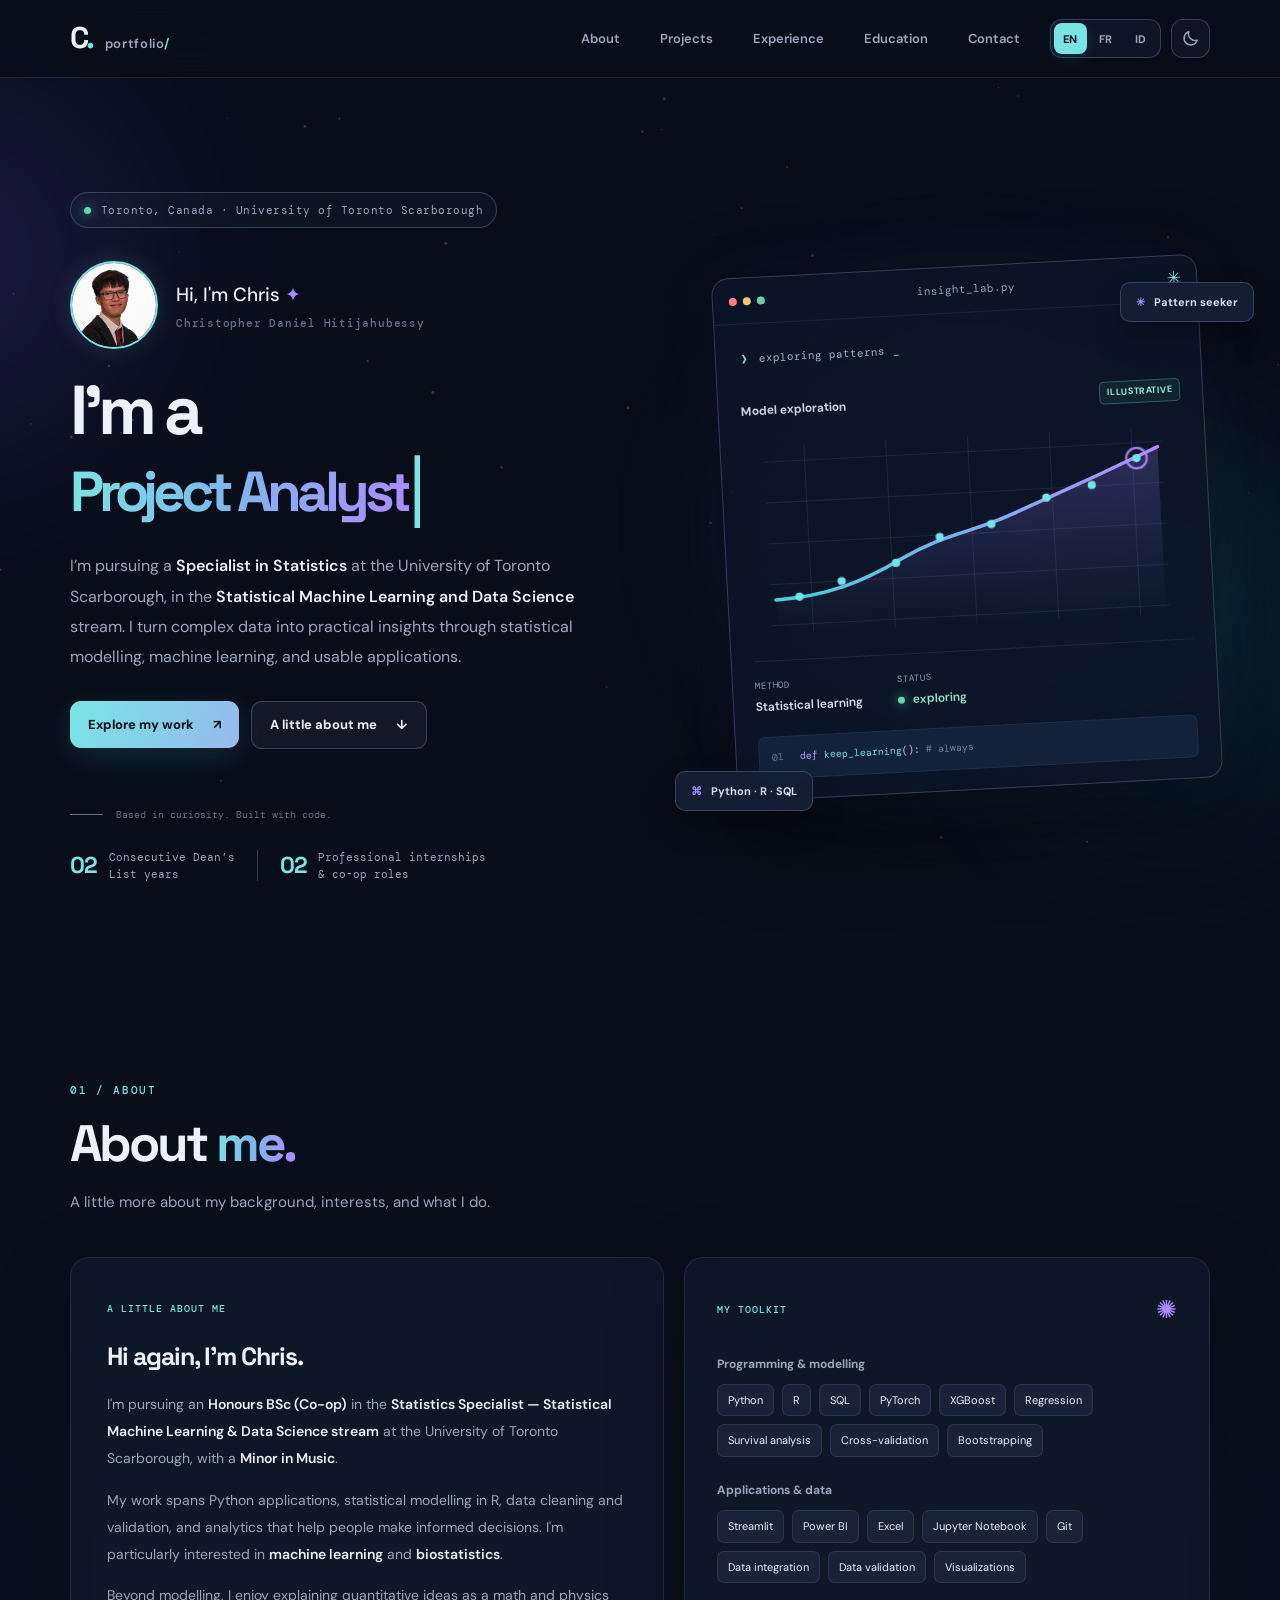
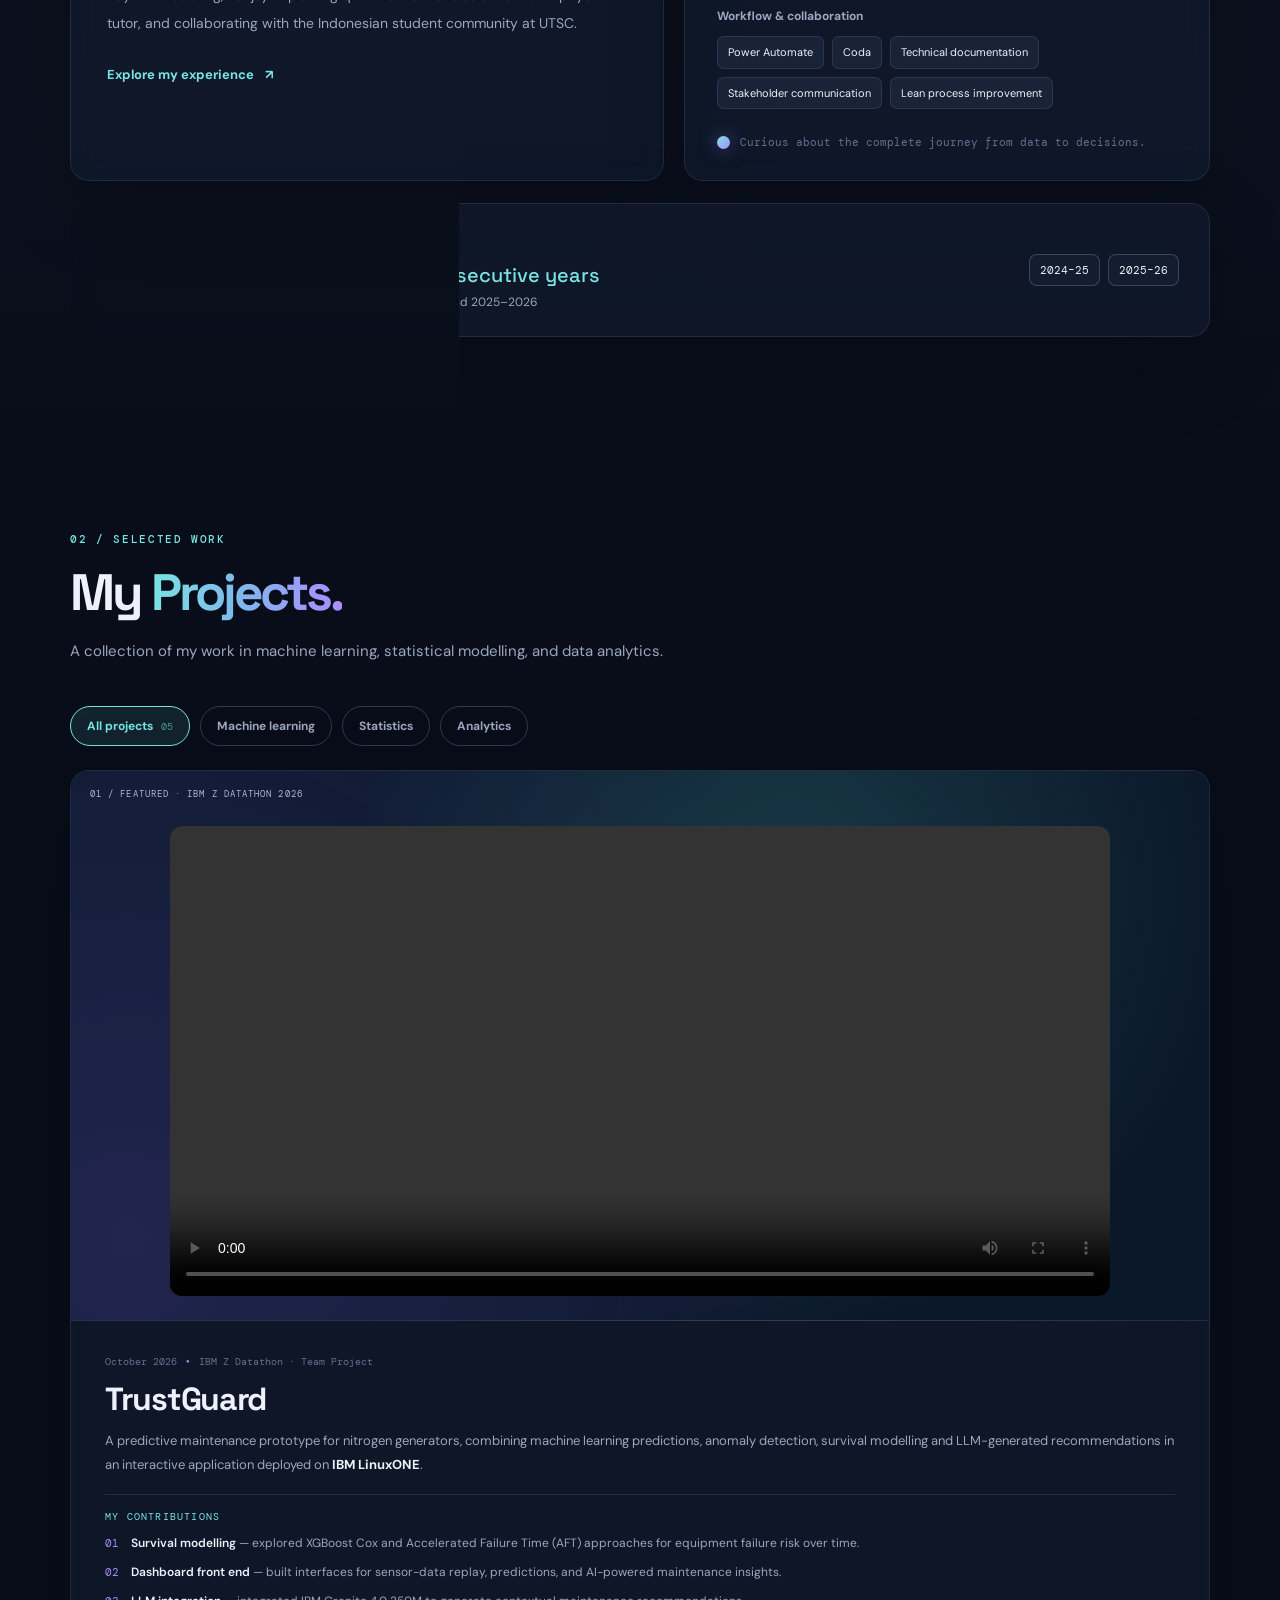
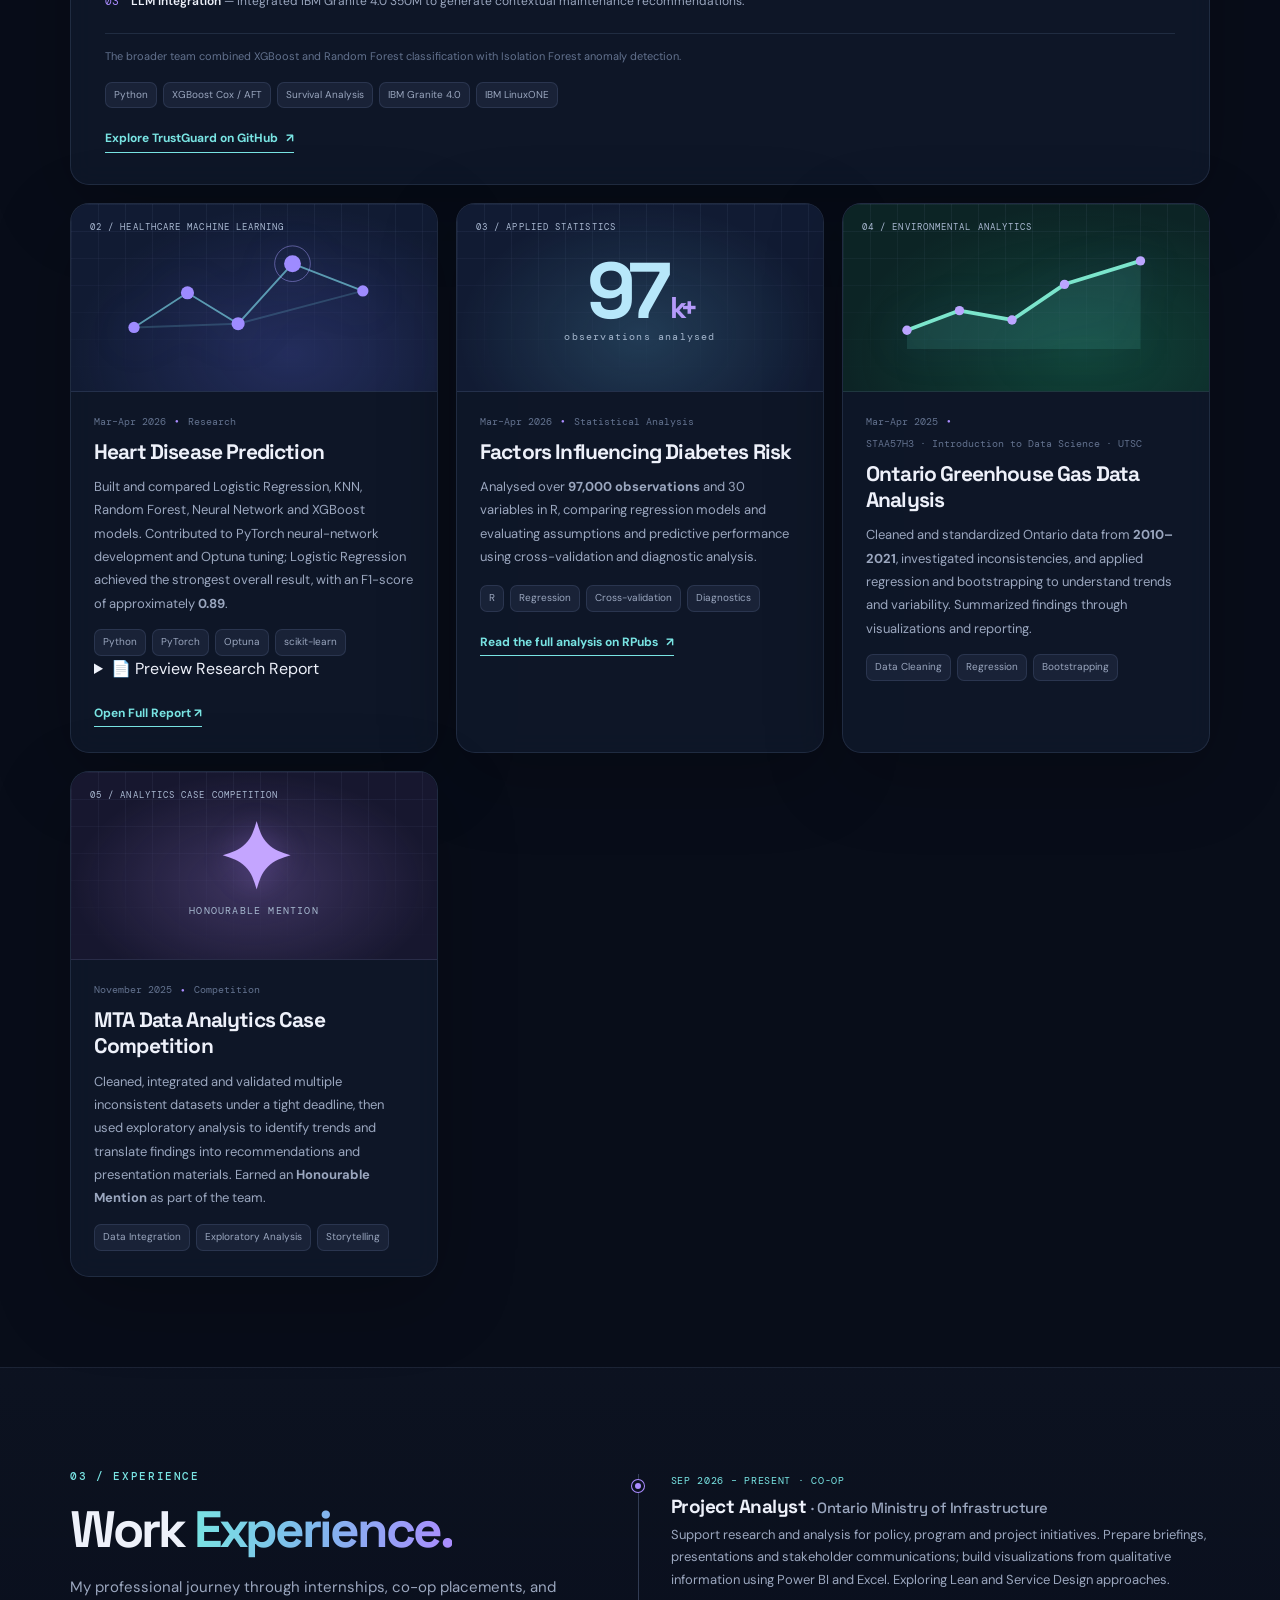
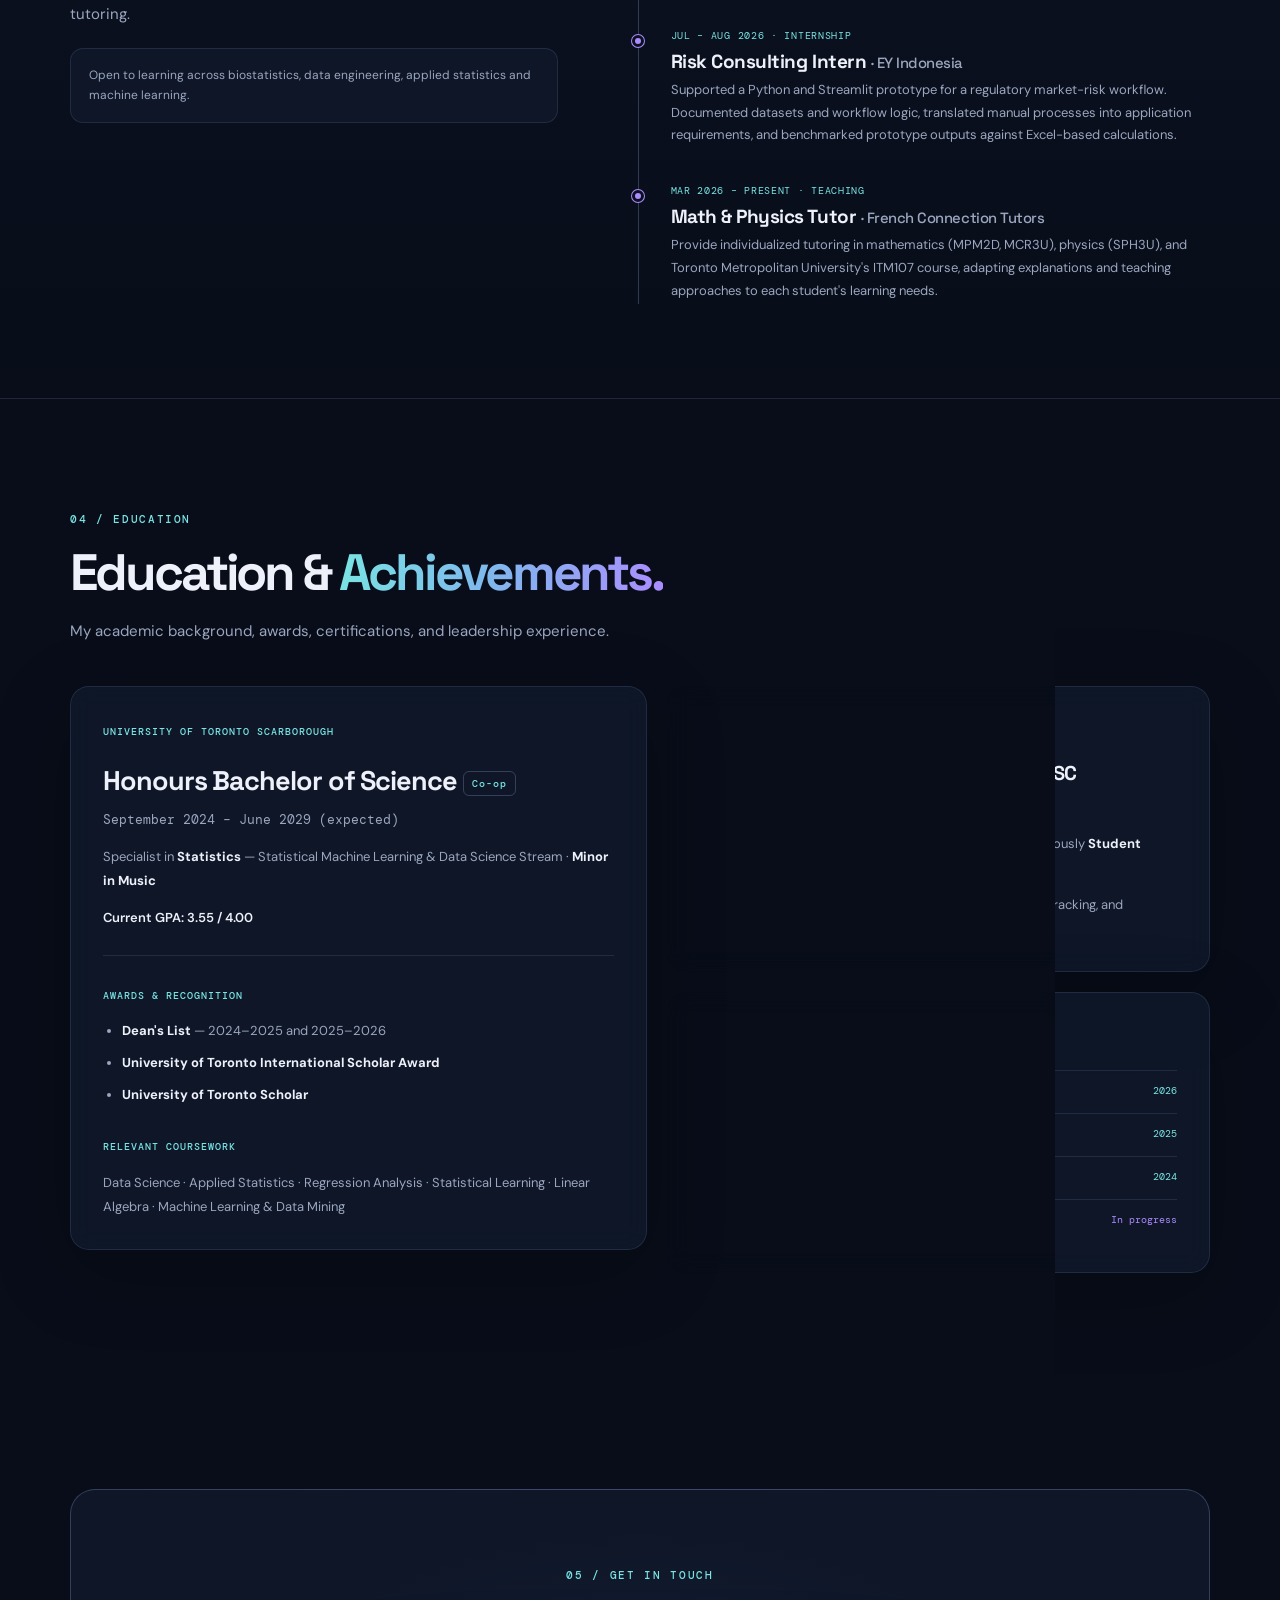
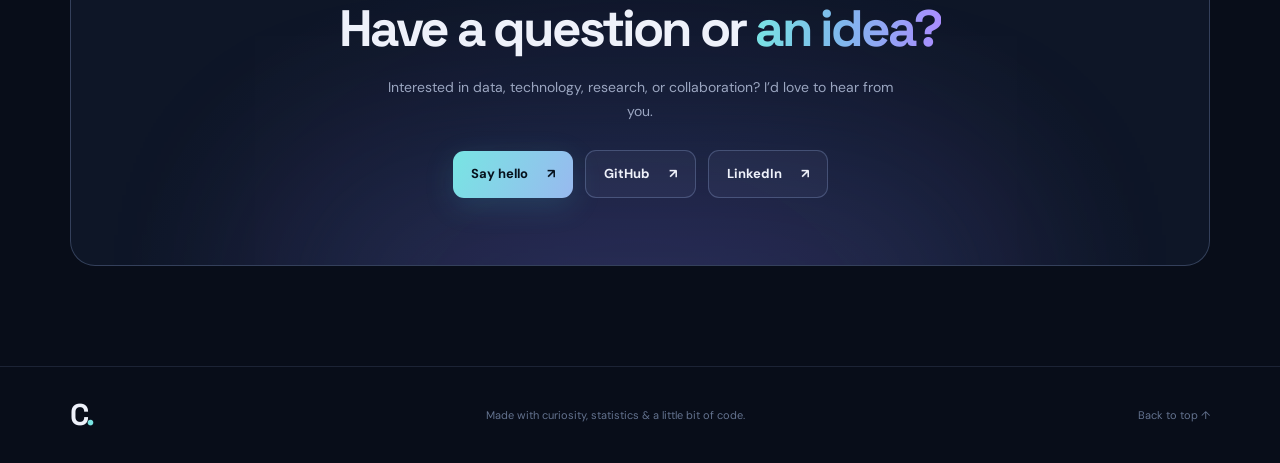
==== commit d5e7a4a3: "Update project details in index.html" ====
--- a/index.html
+++ b/index.html
@@ -227,11 +227,11 @@
 
           <article class="project-card glass-card reveal" data-category="statistics analytics">
             <div class="project-art art-diabetes" aria-hidden="true"><span class="art-grid"></span><span class="project-art-label">03 / APPLIED STATISTICS</span><div class="art-big-number">97<span>k+</span></div><span class="art-subtitle">observations analysed</span></div>
-            <div class="project-content"><div class="project-meta"><span>Mar–Apr 2026</span><span class="meta-dot">●</span><span>Statistical Analysis</span></div><h3>Factors Influencing Diabetes Risk</h3><p>Analysed over <strong>97,000 observations</strong> and 30 variables in R, comparing regression models and evaluating assumptions and predictive performance using cross-validation and diagnostic analysis.</p><div class="project-tags"><span>R</span><span>Regression</span><span>Cross-validation</span><span>Diagnostics</span></div></div>
+            <div class="project-content"><div class="project-meta"><span>Mar–Apr 2026</span><span class="meta-dot">●</span><span>Statistical Analysis</span></div><h3>Factors Influencing Diabetes Risk</h3><p>Analysed over <strong>97,000 observations</strong> and 30 variables in R, comparing regression models and evaluating assumptions and predictive performance using cross-validation and diagnostic analysis.</p><div class="project-tags"><span>R</span><span>Regression</span><span>Cross-validation</span><span>Diagnostics</span></div><a class="project-link" href="https://rpubs.com/christdh/greenhouse-gases-analysis" target="_blank" rel="noopener noreferrer">Read the full analysis on RPubs<span aria-hidden="true">↗</span></a></div>
           </article>
           <article class="project-card glass-card reveal" data-category="statistics analytics">
             <div class="project-art art-climate" aria-hidden="true"><span class="art-grid"></span><span class="project-art-label">04 / ENVIRONMENTAL ANALYTICS</span><svg viewBox="0 0 320 145"><path d="M33 108L89 87 145 97 201 59 282 34" fill="none" stroke="#7de5cc" stroke-width="4" stroke-linecap="round" stroke-linejoin="round"/><path d="M33 108L89 87 145 97 201 59 282 34V128H33Z" fill="#62e1ca" fill-opacity=".12"/><g fill="#bba5ff"><circle cx="33" cy="108" r="5"/><circle cx="89" cy="87" r="5"/><circle cx="145" cy="97" r="5"/><circle cx="201" cy="59" r="5"/><circle cx="282" cy="34" r="5"/></g></svg></div>
-            <div class="project-content"><div class="project-meta"><span>Mar–Apr 2025</span><span class="meta-dot">●</span><span>Data Analysis</span></div><h3>Ontario Greenhouse Gas Data</h3><p>Cleaned and standardized Ontario data from <strong>2010–2021</strong>, investigated inconsistencies, and applied regression and bootstrapping to understand trends and variability. Summarized findings through visualizations and reporting.</p><div class="project-tags"><span>Data Cleaning</span><span>Regression</span><span>Bootstrapping</span></div></div>
+            <div class="project-content"><div class="project-meta"><span>Mar–Apr 2025</span><span class="meta-dot">●</span><span>STAA57H3 · Introduction to Data Science · UTSC</span></div><h3>Ontario Greenhouse Gas Data Analysis</h3><p>Cleaned and standardized Ontario data from <strong>2010–2021</strong>, investigated inconsistencies, and applied regression and bootstrapping to understand trends and variability. Summarized findings through visualizations and reporting.</p><div class="project-tags"><span>Data Cleaning</span><span>Regression</span><span>Bootstrapping</span></div></div>
           </article>
           <article class="project-card glass-card reveal" data-category="analytics">
             <div class="project-art art-competition" aria-hidden="true"><span class="art-grid"></span><span class="project-art-label">05 / ANALYTICS CASE COMPETITION</span><div class="art-trophy">✦</div><span class="art-subtitle">HONOURABLE MENTION</span></div>
--- a/styles.css
+++ b/styles.css
@@ -144,7 +144,7 @@
 
 .role-line {
   display: block;
-  min-height: 2.2em;
+  min-height: 1.1em;
   line-height: 1.1;
   overflow-wrap: break-word;
 }
@@ -380,3 +380,47 @@
       fill 0.65s ease;
   }
 }
+
+/* ==========================================
+   TRILINGUAL LANGUAGE SWITCHER
+   ========================================== */
+.language-switcher {
+  display: inline-flex;
+  align-items: center;
+  flex-shrink: 0;
+  gap: 2px;
+  padding: 3px;
+  background: var(--glass);
+  border: 1px solid var(--line-strong);
+  border-radius: 12px;
+}
+.language-option {
+  display: grid;
+  place-items: center;
+  min-width: 33px;
+  height: 31px;
+  padding: 0 5px;
+  border: 0;
+  border-radius: 8px;
+  background: transparent;
+  color: var(--muted);
+  font: 700 11px var(--font-body);
+  letter-spacing: .02em;
+  transition: background-color .25s ease, color .25s ease, box-shadow .25s ease;
+}
+.language-option:hover { color: var(--ink); background: rgba(139,156,194,.12); }
+.language-option.is-active {
+  color: var(--bg);
+  background: var(--accent);
+  box-shadow: 0 3px 15px rgba(80,200,204,.14);
+}
+.language-option:focus-visible { outline: 2px solid var(--accent2); outline-offset: 3px; }
+/* Allow longer French and Indonesian words to wrap on smaller screens. */
+:lang(fr) .hero h1, :lang(id) .hero h1 { font-size: clamp(40px, 5vw, 70px); }
+:lang(fr) .role-line, :lang(id) .role-line { overflow-wrap: anywhere; }
+@media(max-width:600px) {
+  .nav-actions { gap: 7px; }
+  .language-switcher { padding: 2px; gap: 1px; border-radius: 10px; }
+  .language-option { min-width: 28px; height: 30px; font-size: 10px; padding: 0 3px; }
+  :lang(fr) .hero h1, :lang(id) .hero h1 { font-size: clamp(33px, 8.3vw, 48px); }
+}
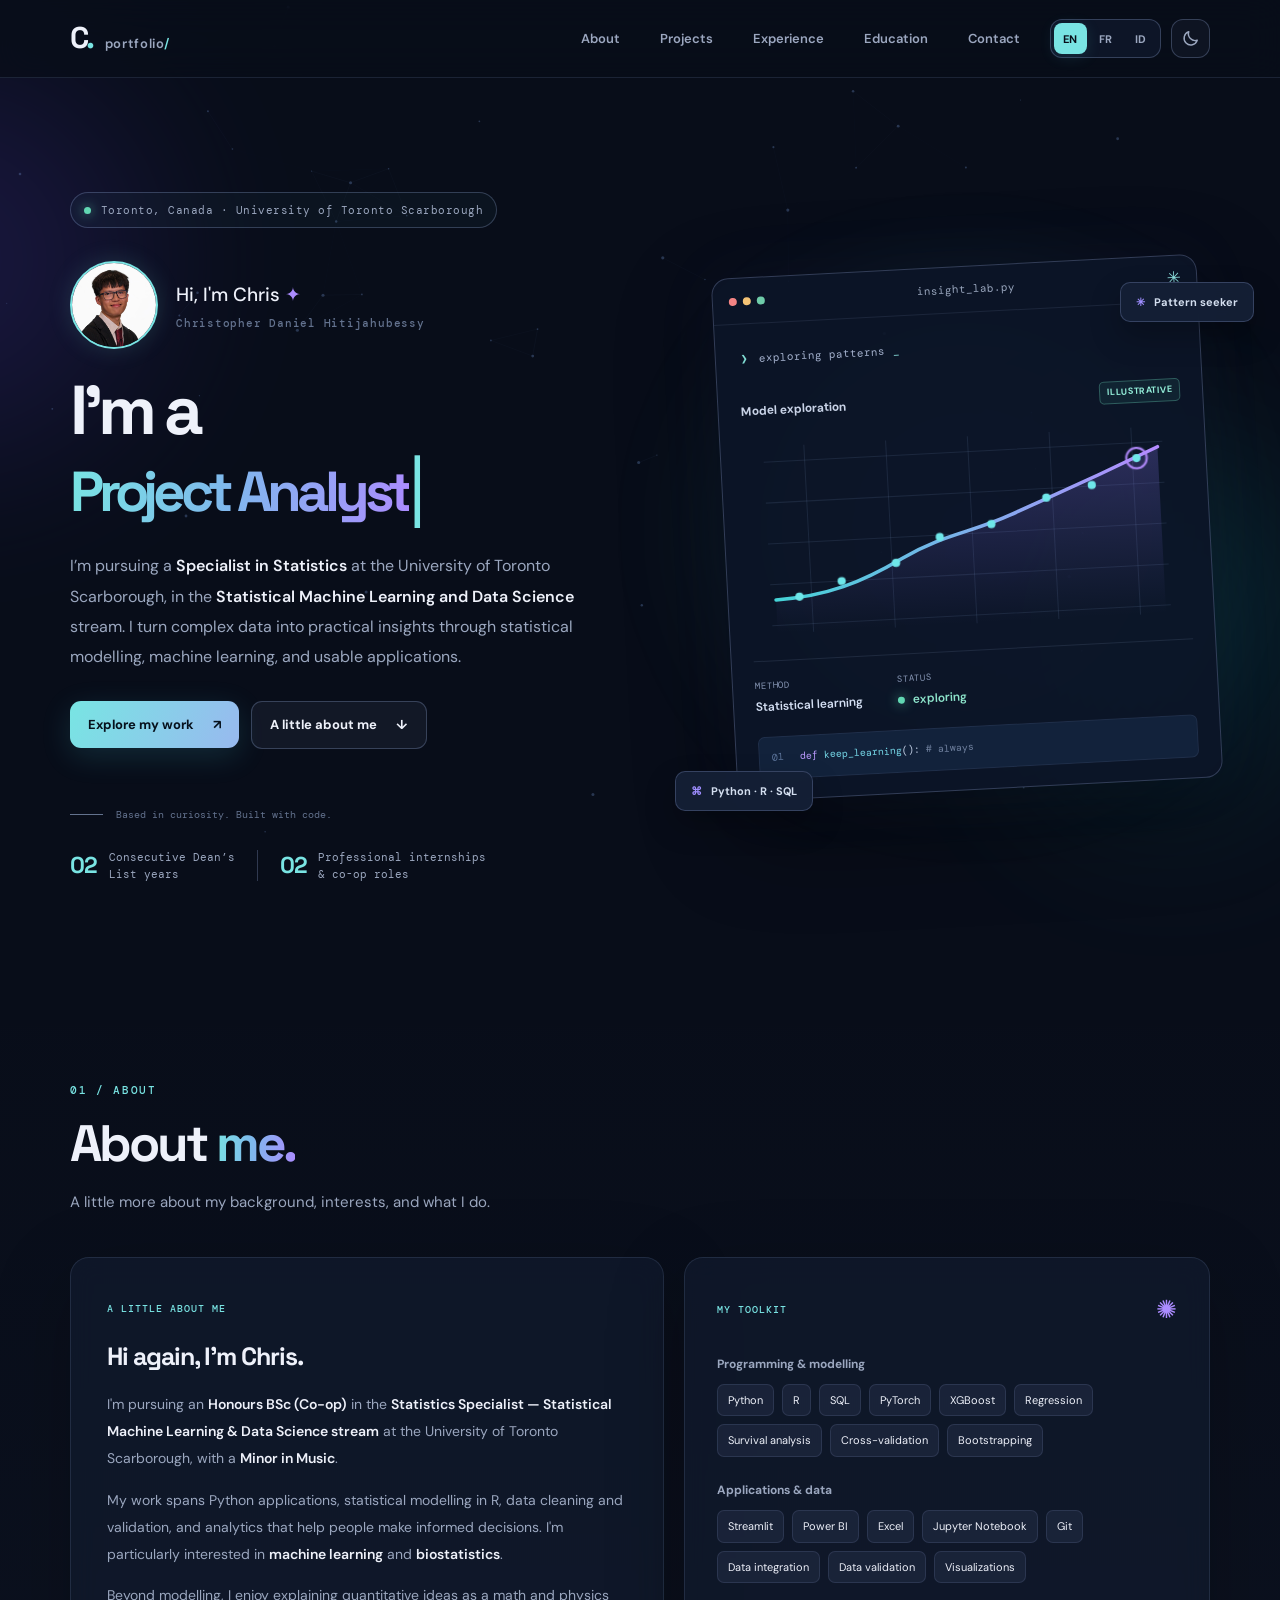
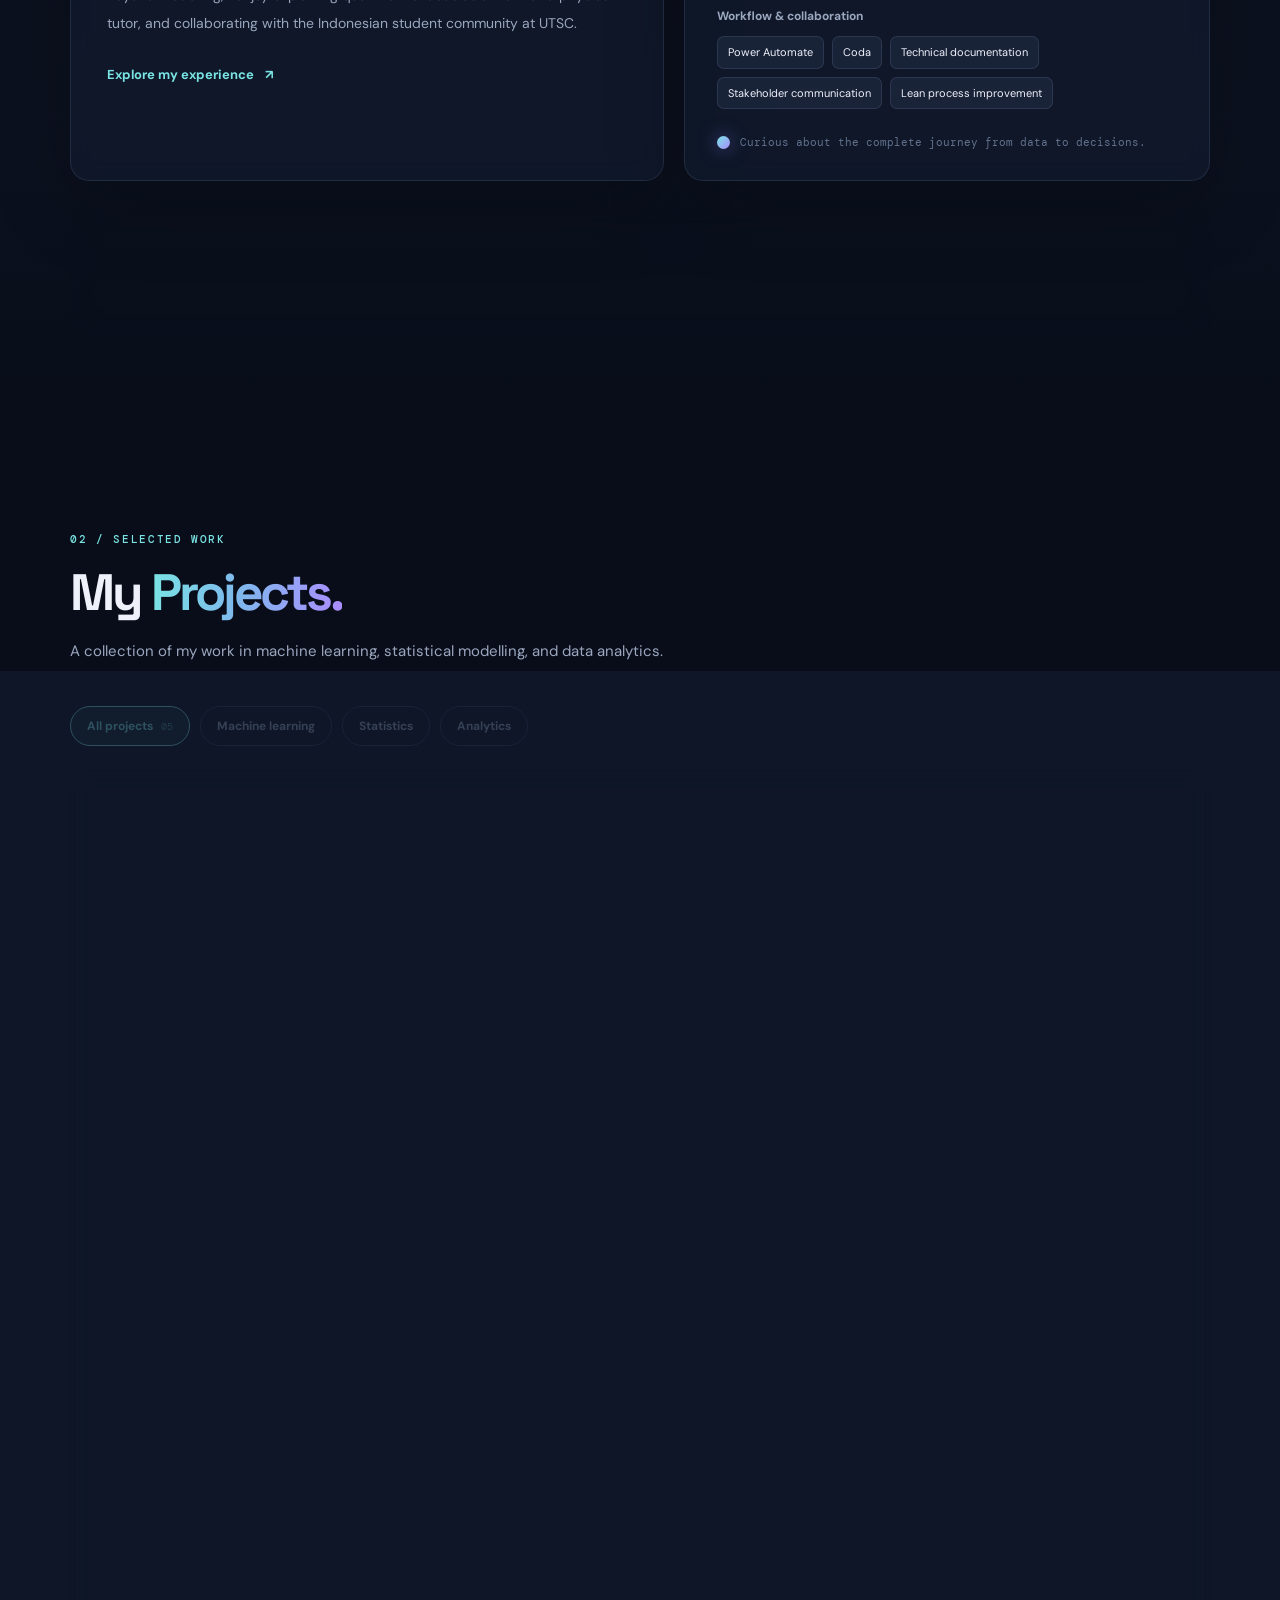
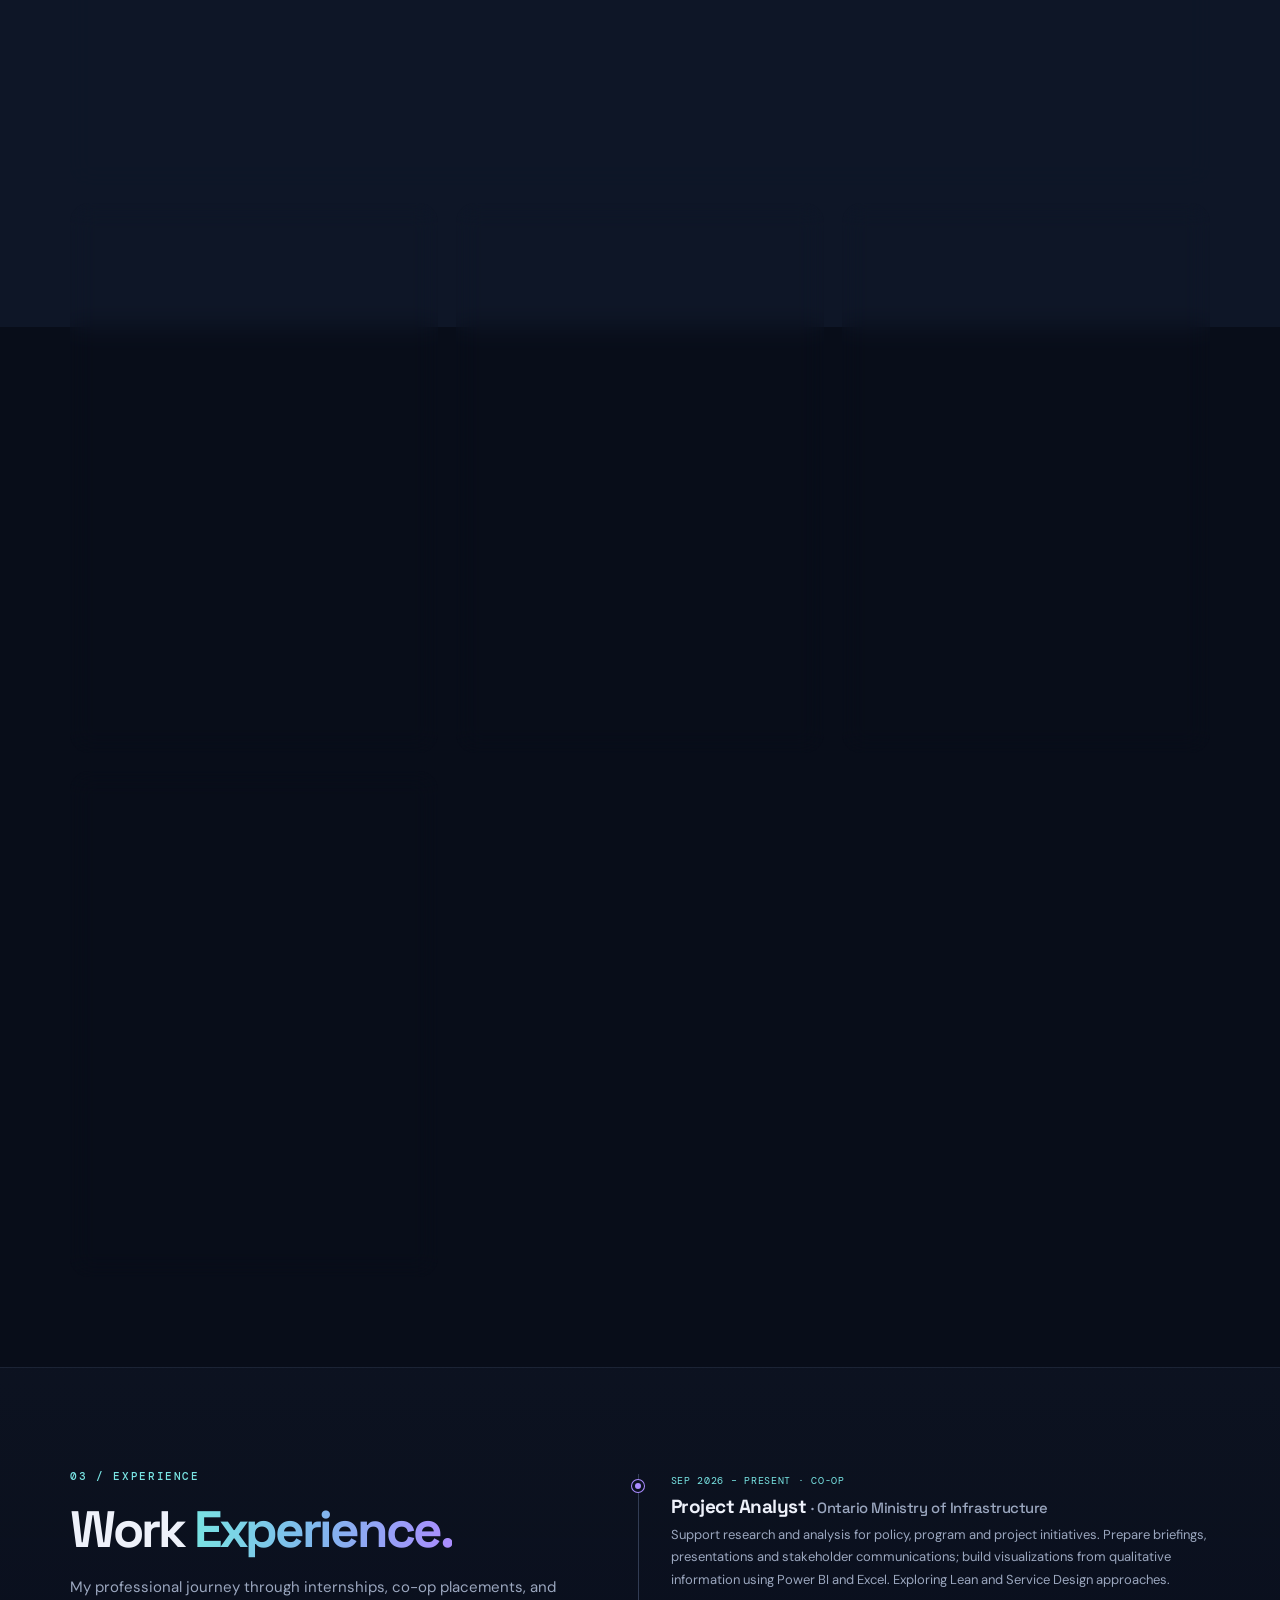
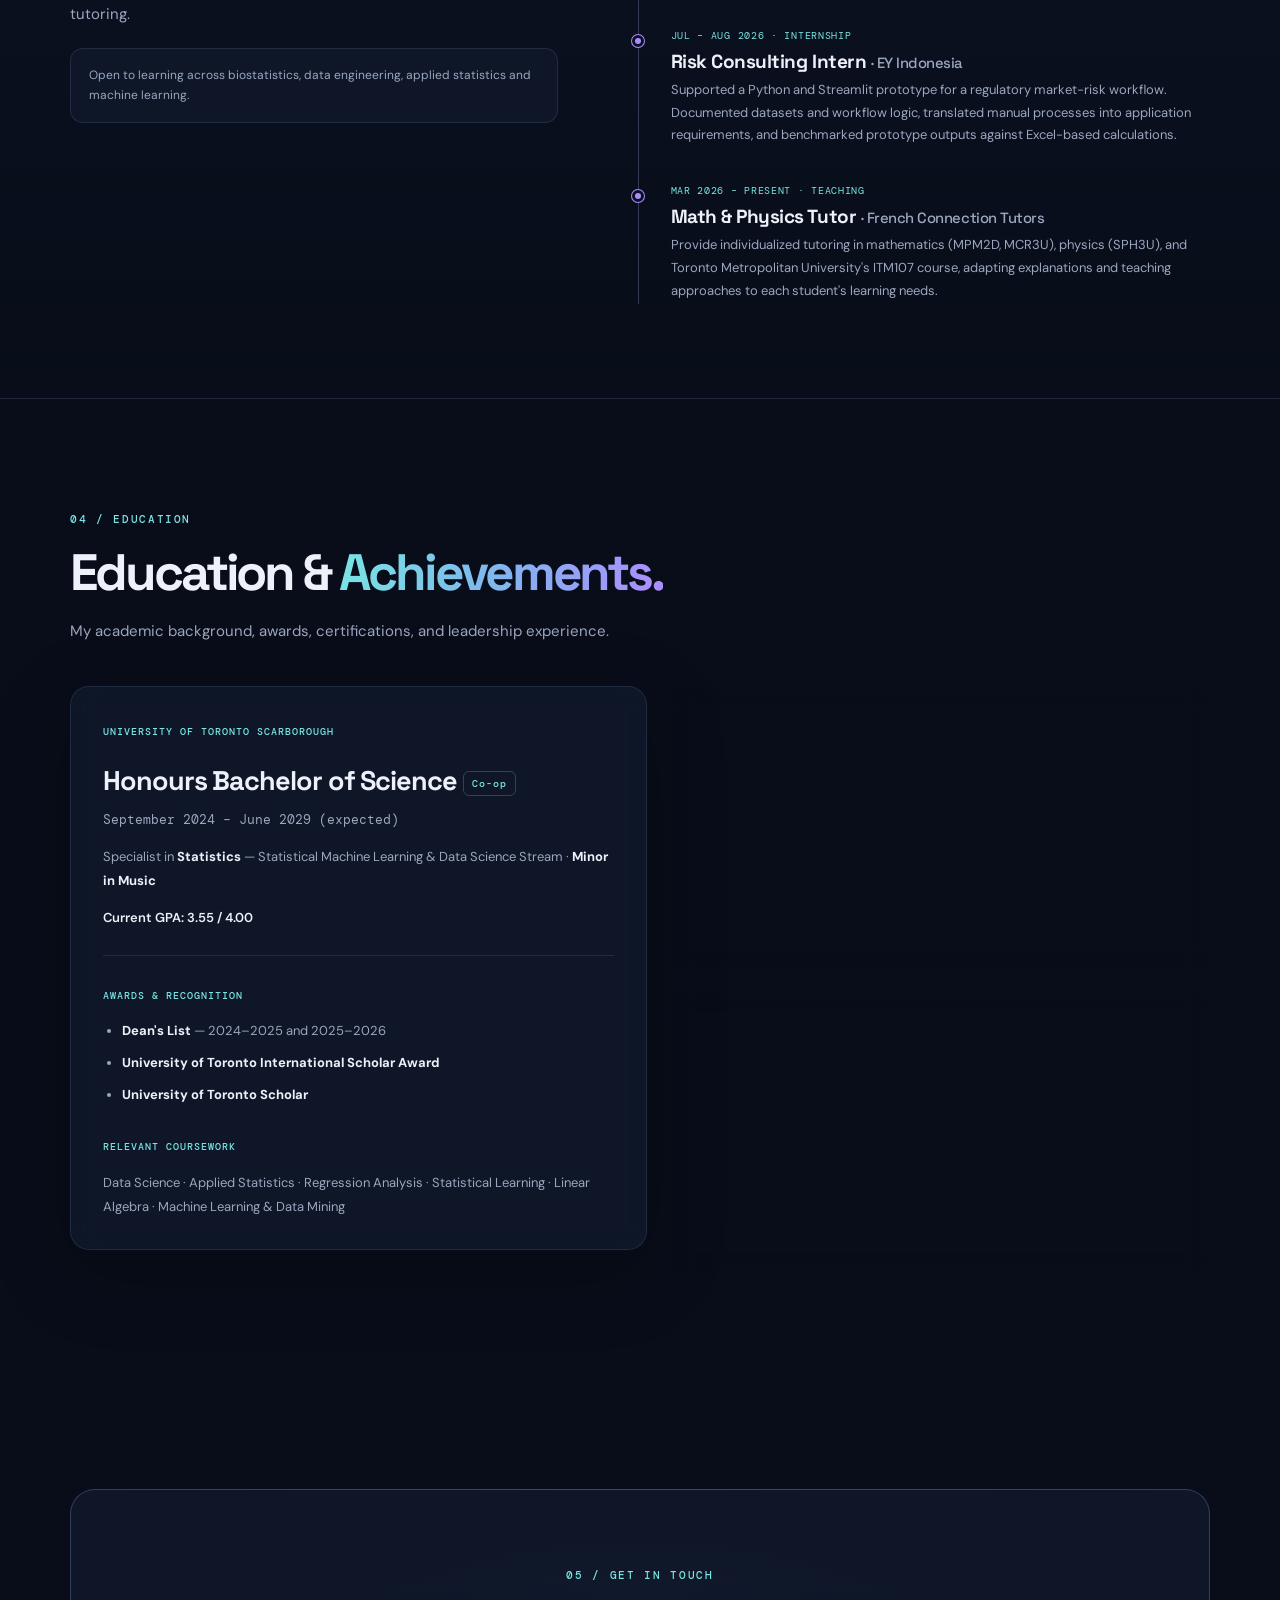
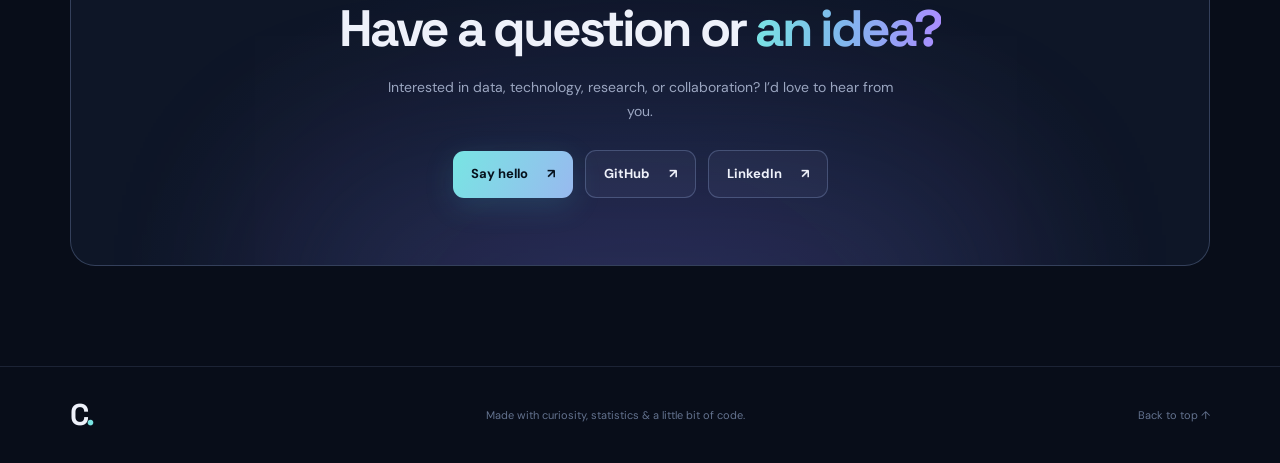
==== commit 4f77dccf: "Refactor project content for clarity and links Updated project content sections for diabetes and gre" ====
--- a/index.html
+++ b/index.html
@@ -227,11 +227,11 @@
 
           <article class="project-card glass-card reveal" data-category="statistics analytics">
             <div class="project-art art-diabetes" aria-hidden="true"><span class="art-grid"></span><span class="project-art-label">03 / APPLIED STATISTICS</span><div class="art-big-number">97<span>k+</span></div><span class="art-subtitle">observations analysed</span></div>
-            <div class="project-content"><div class="project-meta"><span>Mar–Apr 2026</span><span class="meta-dot">●</span><span>Statistical Analysis</span></div><h3>Factors Influencing Diabetes Risk</h3><p>Analysed over <strong>97,000 observations</strong> and 30 variables in R, comparing regression models and evaluating assumptions and predictive performance using cross-validation and diagnostic analysis.</p><div class="project-tags"><span>R</span><span>Regression</span><span>Cross-validation</span><span>Diagnostics</span></div><a class="project-link" href="https://rpubs.com/christdh/greenhouse-gases-analysis" target="_blank" rel="noopener noreferrer">Read the full analysis on RPubs<span aria-hidden="true">↗</span></a></div>
+            <div class="project-content"><div class="project-meta"><span>Mar–Apr 2026</span><span class="meta-dot">●</span><span>Statistical Analysis</span></div><h3>Factors Influencing Diabetes Risk</h3><p>Analysed over <strong>97,000 observations</strong> and 30 variables in R, comparing regression models and evaluating assumptions and predictive performance using cross-validation and diagnostic analysis.</p><div class="project-tags"><span>R</span><span>Regression</span><span>Cross-validation</span><span>Diagnostics</span></div></div>
           </article>
           <article class="project-card glass-card reveal" data-category="statistics analytics">
             <div class="project-art art-climate" aria-hidden="true"><span class="art-grid"></span><span class="project-art-label">04 / ENVIRONMENTAL ANALYTICS</span><svg viewBox="0 0 320 145"><path d="M33 108L89 87 145 97 201 59 282 34" fill="none" stroke="#7de5cc" stroke-width="4" stroke-linecap="round" stroke-linejoin="round"/><path d="M33 108L89 87 145 97 201 59 282 34V128H33Z" fill="#62e1ca" fill-opacity=".12"/><g fill="#bba5ff"><circle cx="33" cy="108" r="5"/><circle cx="89" cy="87" r="5"/><circle cx="145" cy="97" r="5"/><circle cx="201" cy="59" r="5"/><circle cx="282" cy="34" r="5"/></g></svg></div>
-            <div class="project-content"><div class="project-meta"><span>Mar–Apr 2025</span><span class="meta-dot">●</span><span>STAA57H3 · Introduction to Data Science · UTSC</span></div><h3>Ontario Greenhouse Gas Data Analysis</h3><p>Cleaned and standardized Ontario data from <strong>2010–2021</strong>, investigated inconsistencies, and applied regression and bootstrapping to understand trends and variability. Summarized findings through visualizations and reporting.</p><div class="project-tags"><span>Data Cleaning</span><span>Regression</span><span>Bootstrapping</span></div></div>
+            <div class="project-content"><div class="project-meta"><span>Mar–Apr 2025</span><span class="meta-dot">●</span><span>STAA57H3 · Introduction to Data Science · UTSC</span></div><h3>Ontario Greenhouse Gas Data Analysis</h3><p>Cleaned and standardized Ontario data from <strong>2010–2021</strong>, investigated inconsistencies, and applied regression and bootstrapping to understand trends and variability. Summarized findings through visualizations and reporting.</p><div class="project-tags"><span>Data Cleaning</span><span>Regression</span><span>Bootstrapping</span></div><a class="project-link" href="https://rpubs.com/christdh/greenhouse-gases-analysis" target="_blank" rel="noopener noreferrer">Read the full analysis on RPubs<span aria-hidden="true">↗</span></a></div>
           </article>
           <article class="project-card glass-card reveal" data-category="analytics">
             <div class="project-art art-competition" aria-hidden="true"><span class="art-grid"></span><span class="project-art-label">05 / ANALYTICS CASE COMPETITION</span><div class="art-trophy">✦</div><span class="art-subtitle">HONOURABLE MENTION</span></div>
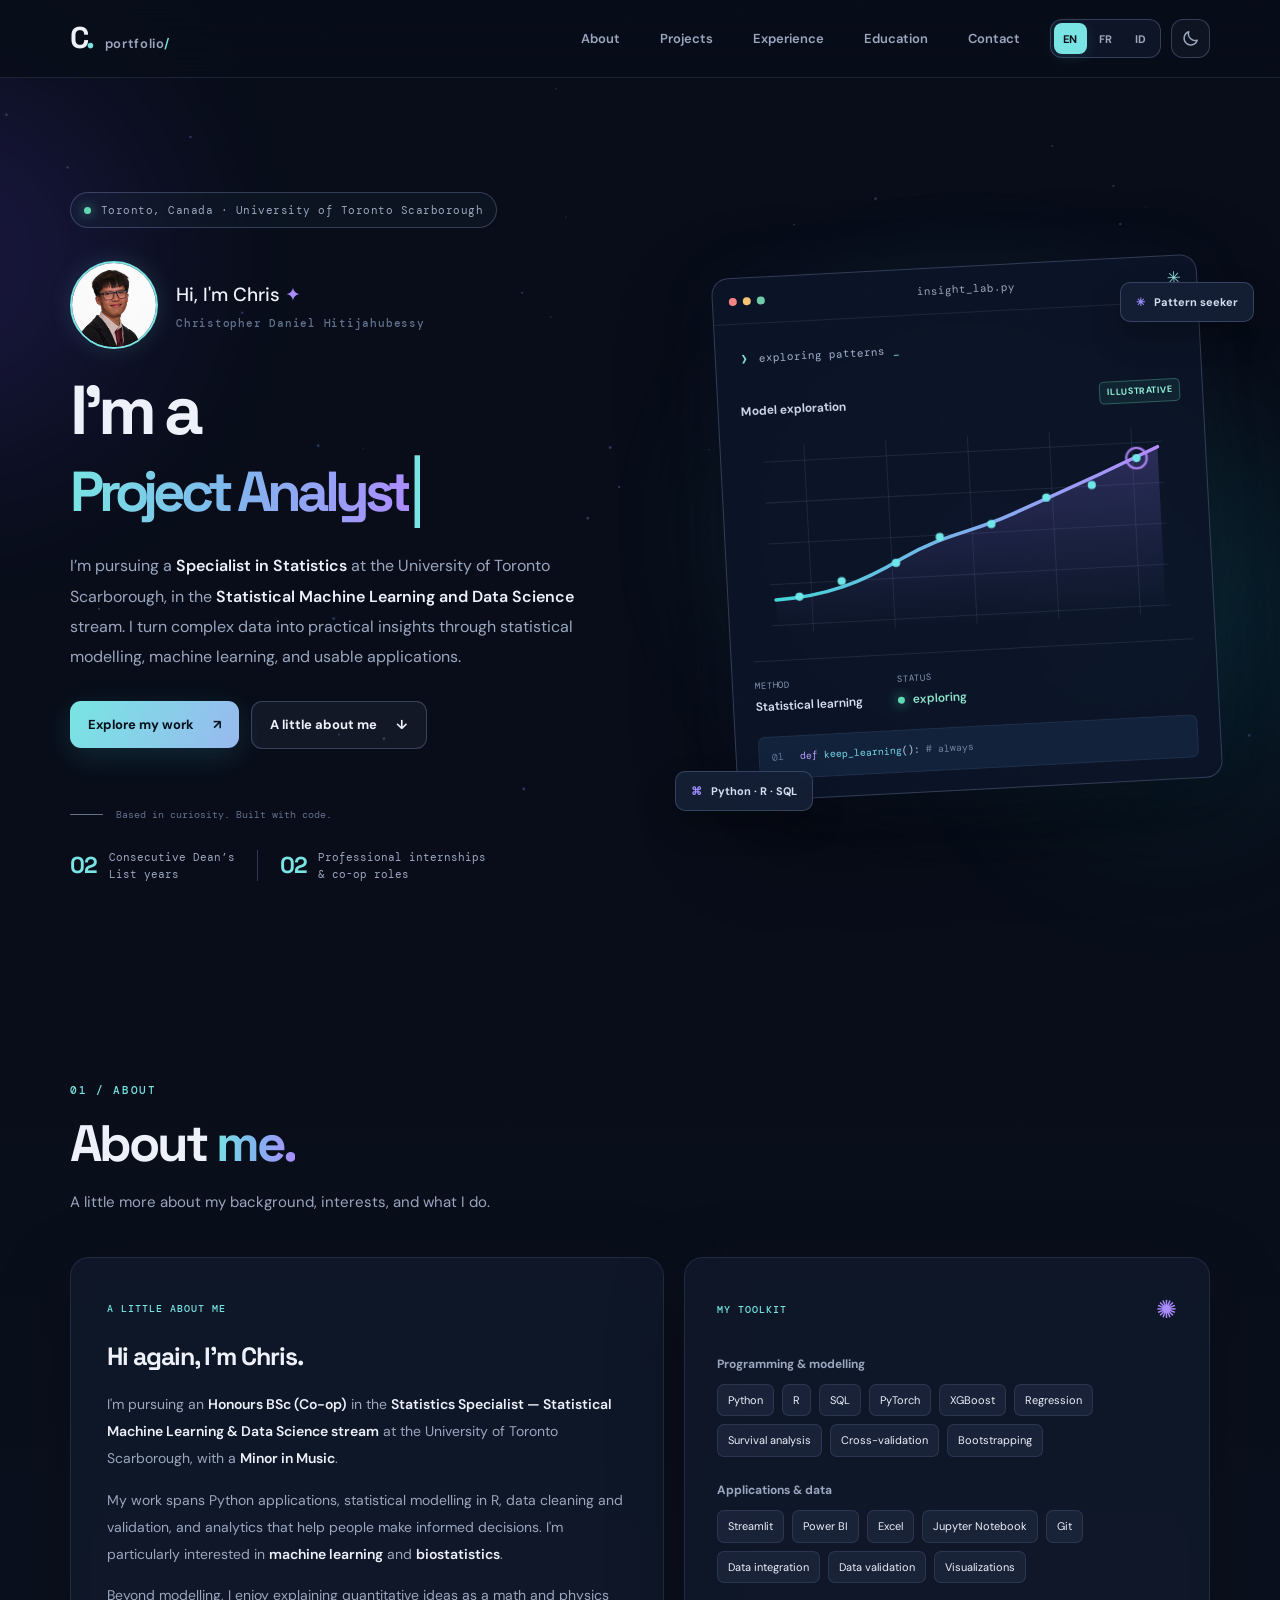
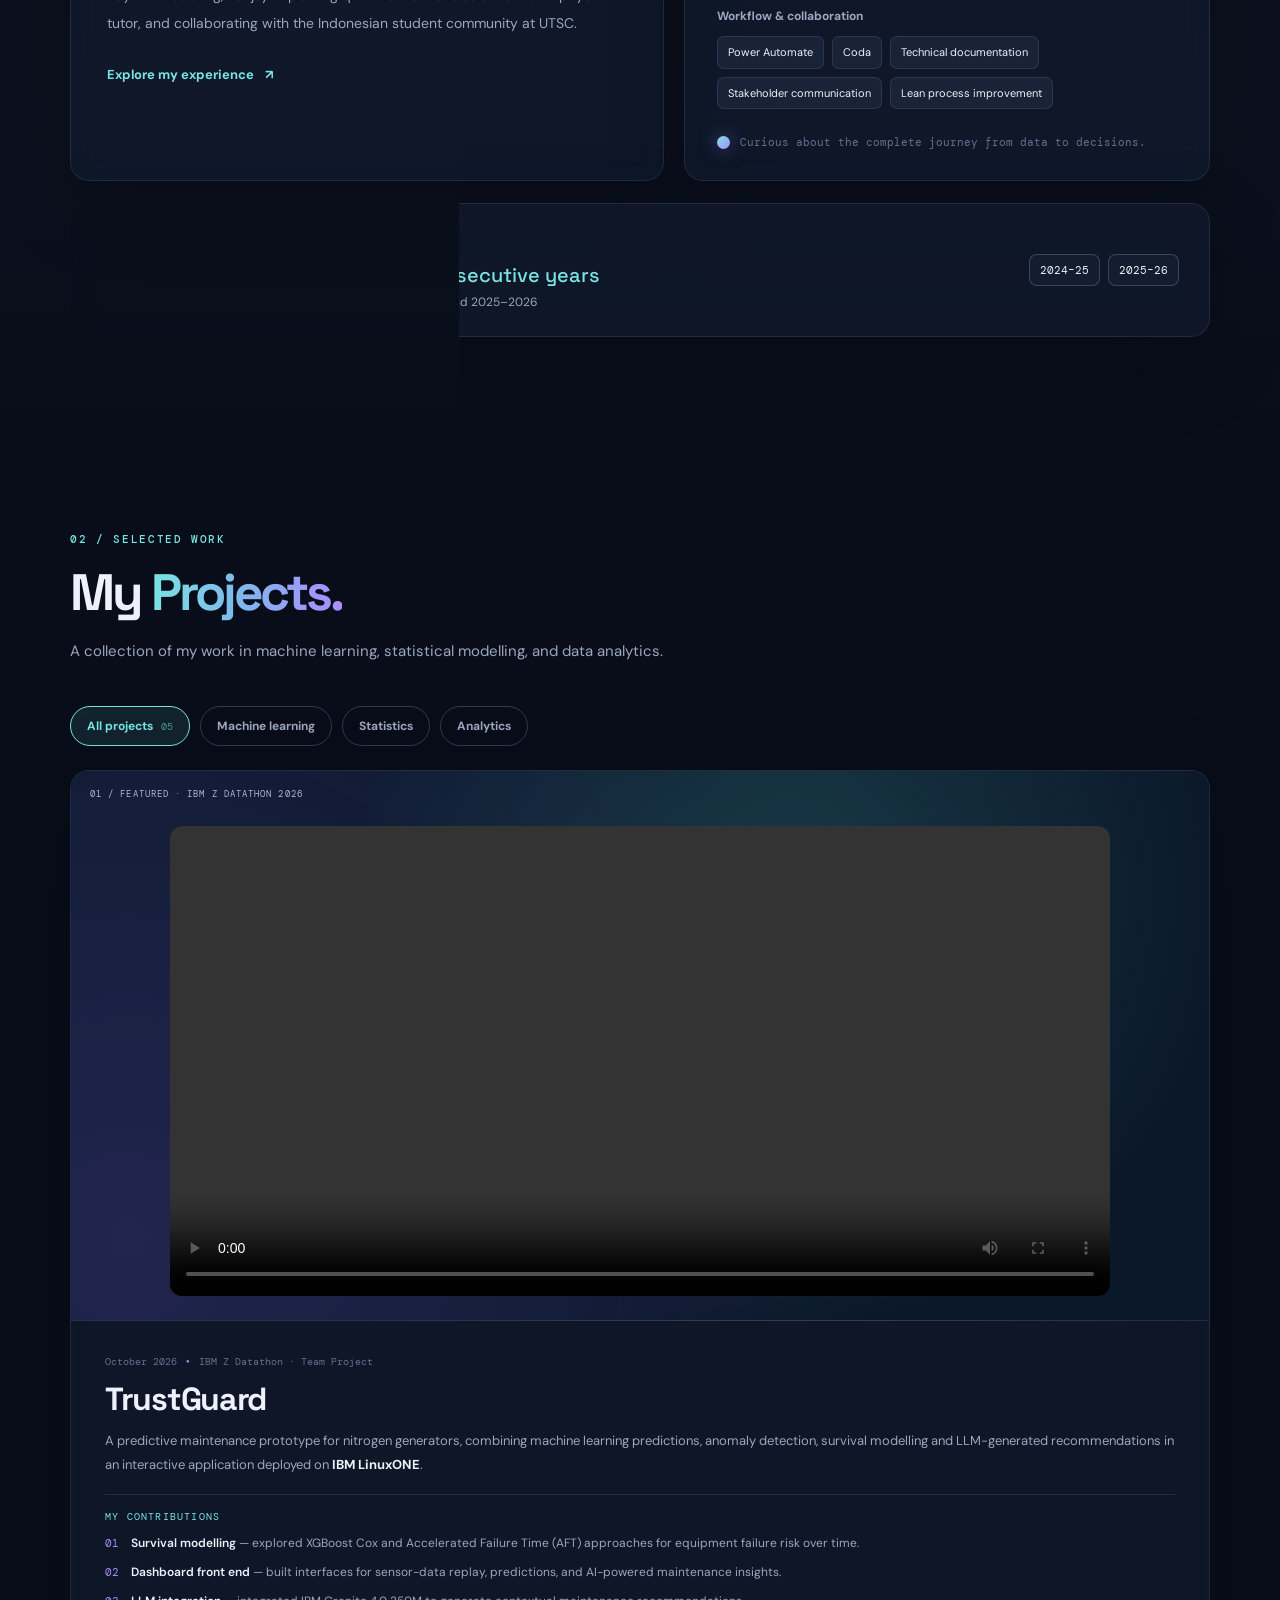
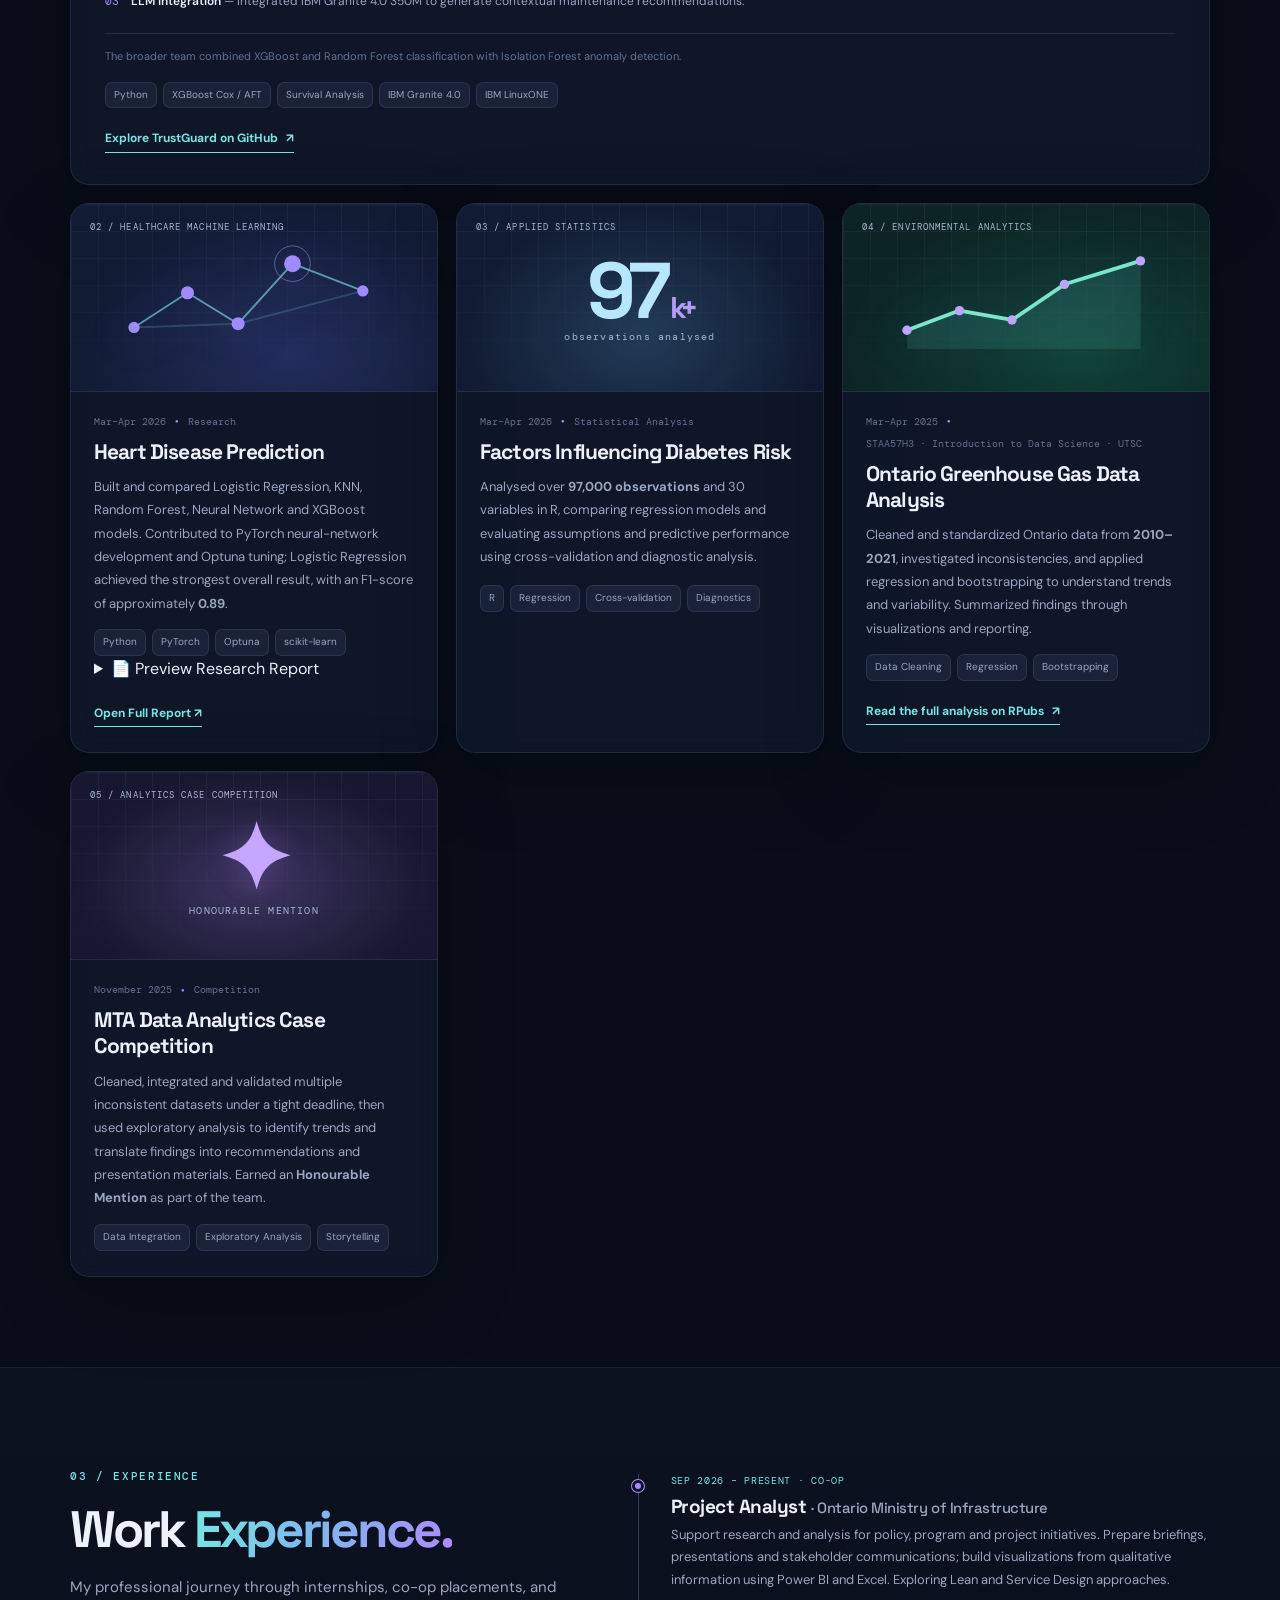
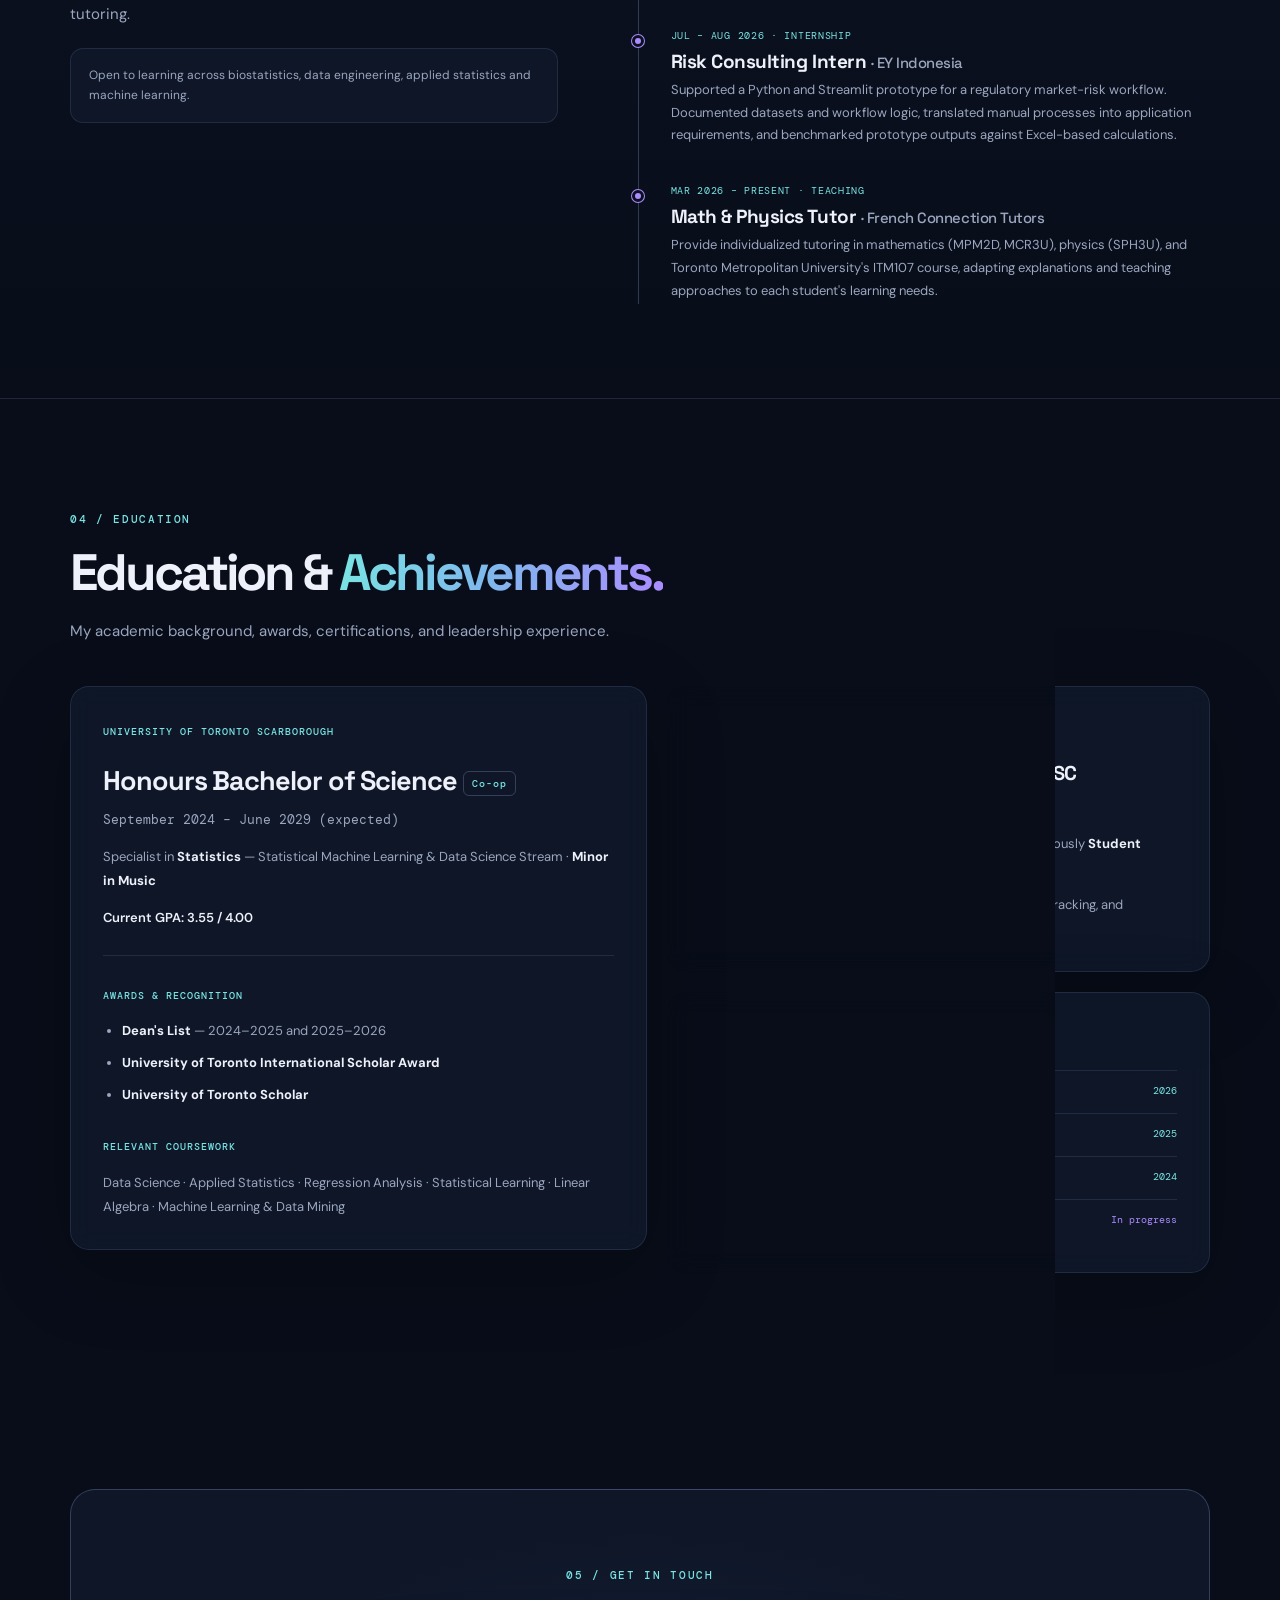
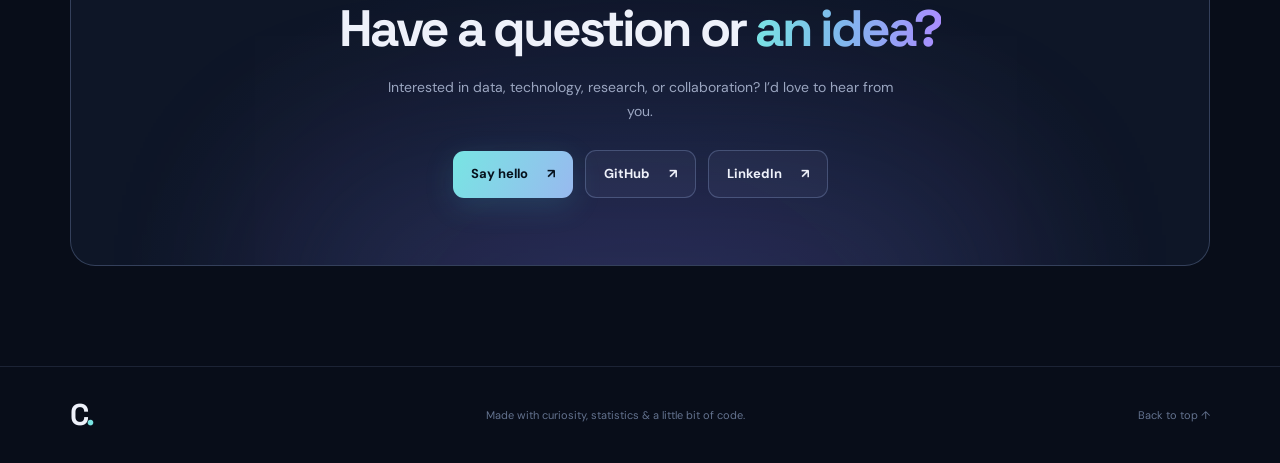
==== commit d0d7a908: "Add autoplaying background music to index.html Added an audio element to play background music." ====
--- a/index.html
+++ b/index.html
@@ -15,6 +15,10 @@
   <script src="script.js?v=trilingual2" defer></script>
 </head>
 <body>
+  <audio id="site-music" autoplay loop preload="auto">
+    <source src="satie.mp3" type="audio/mpeg">
+  </audio>
+
   <a class="skip-link" href="#main">Skip to content</a>
   <div class="scroll-progress" aria-hidden="true"></div>
   <div class="ambient ambient-one" aria-hidden="true"></div>
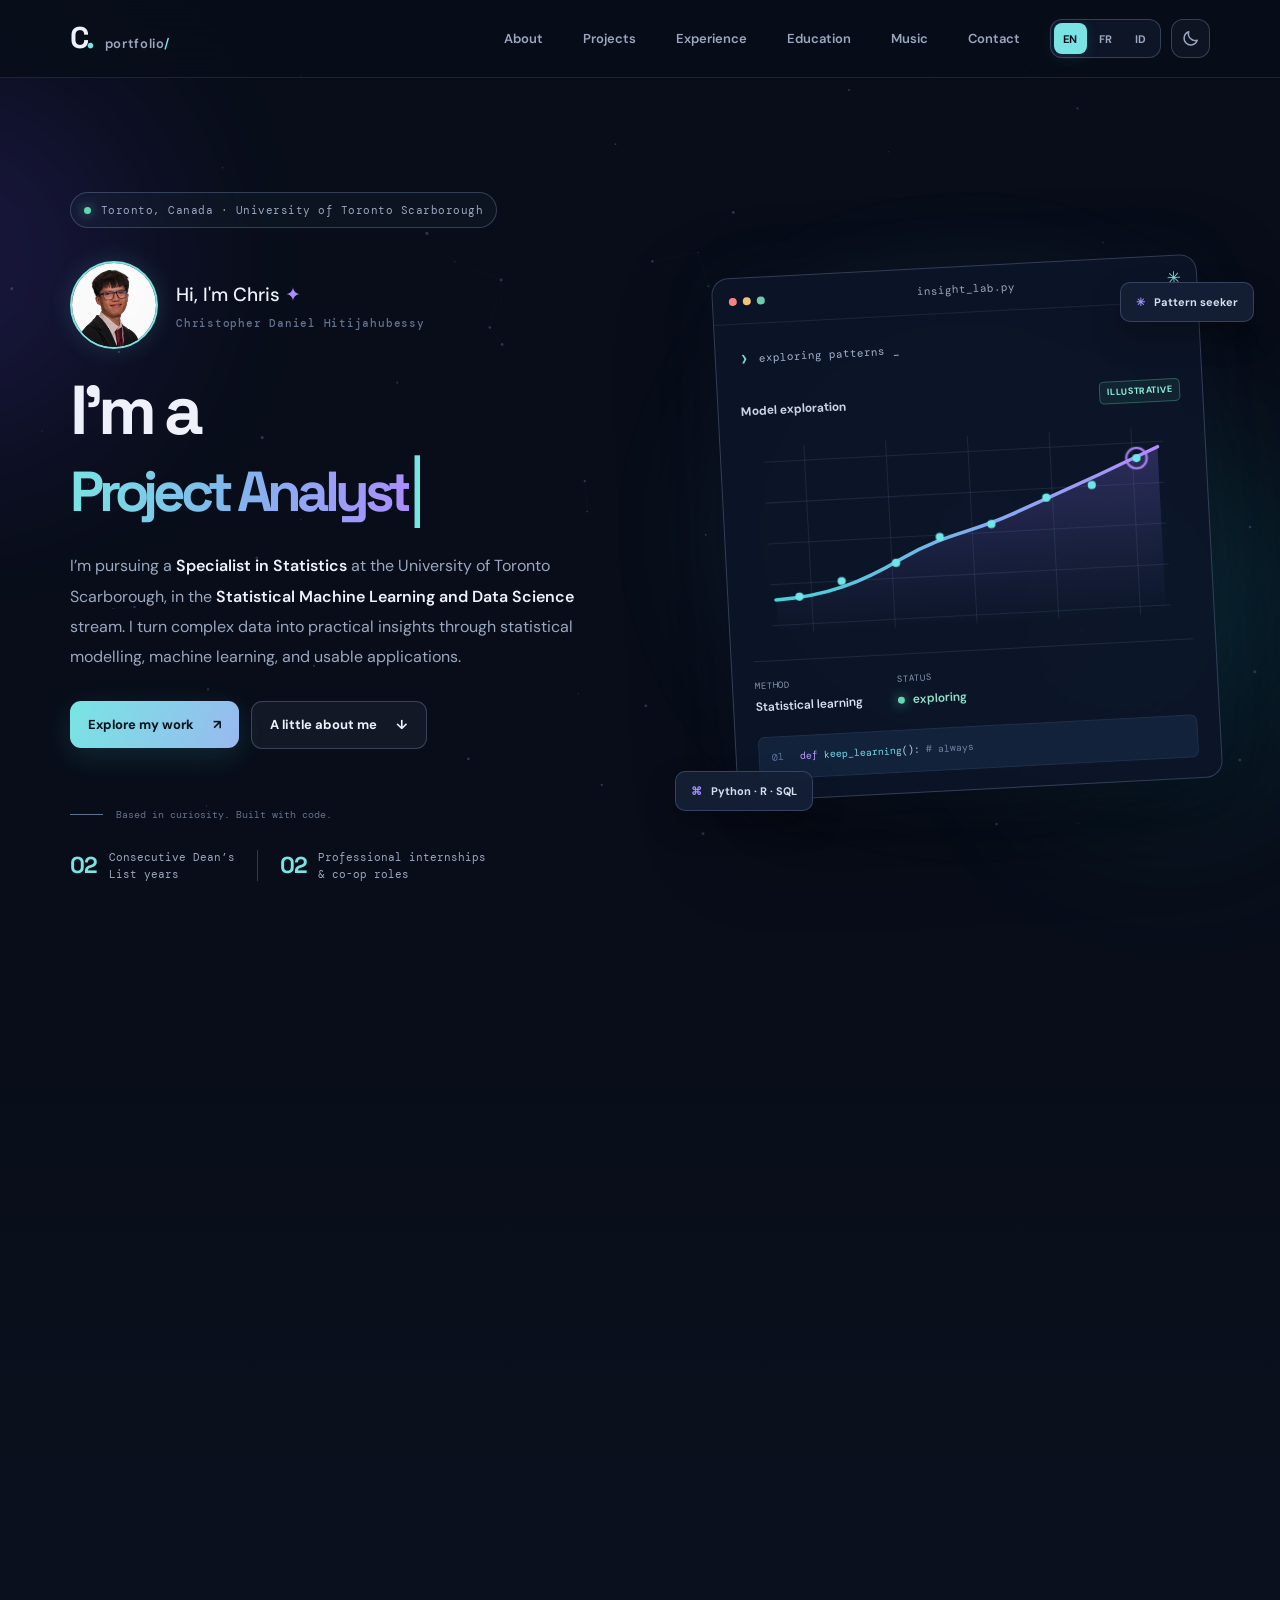
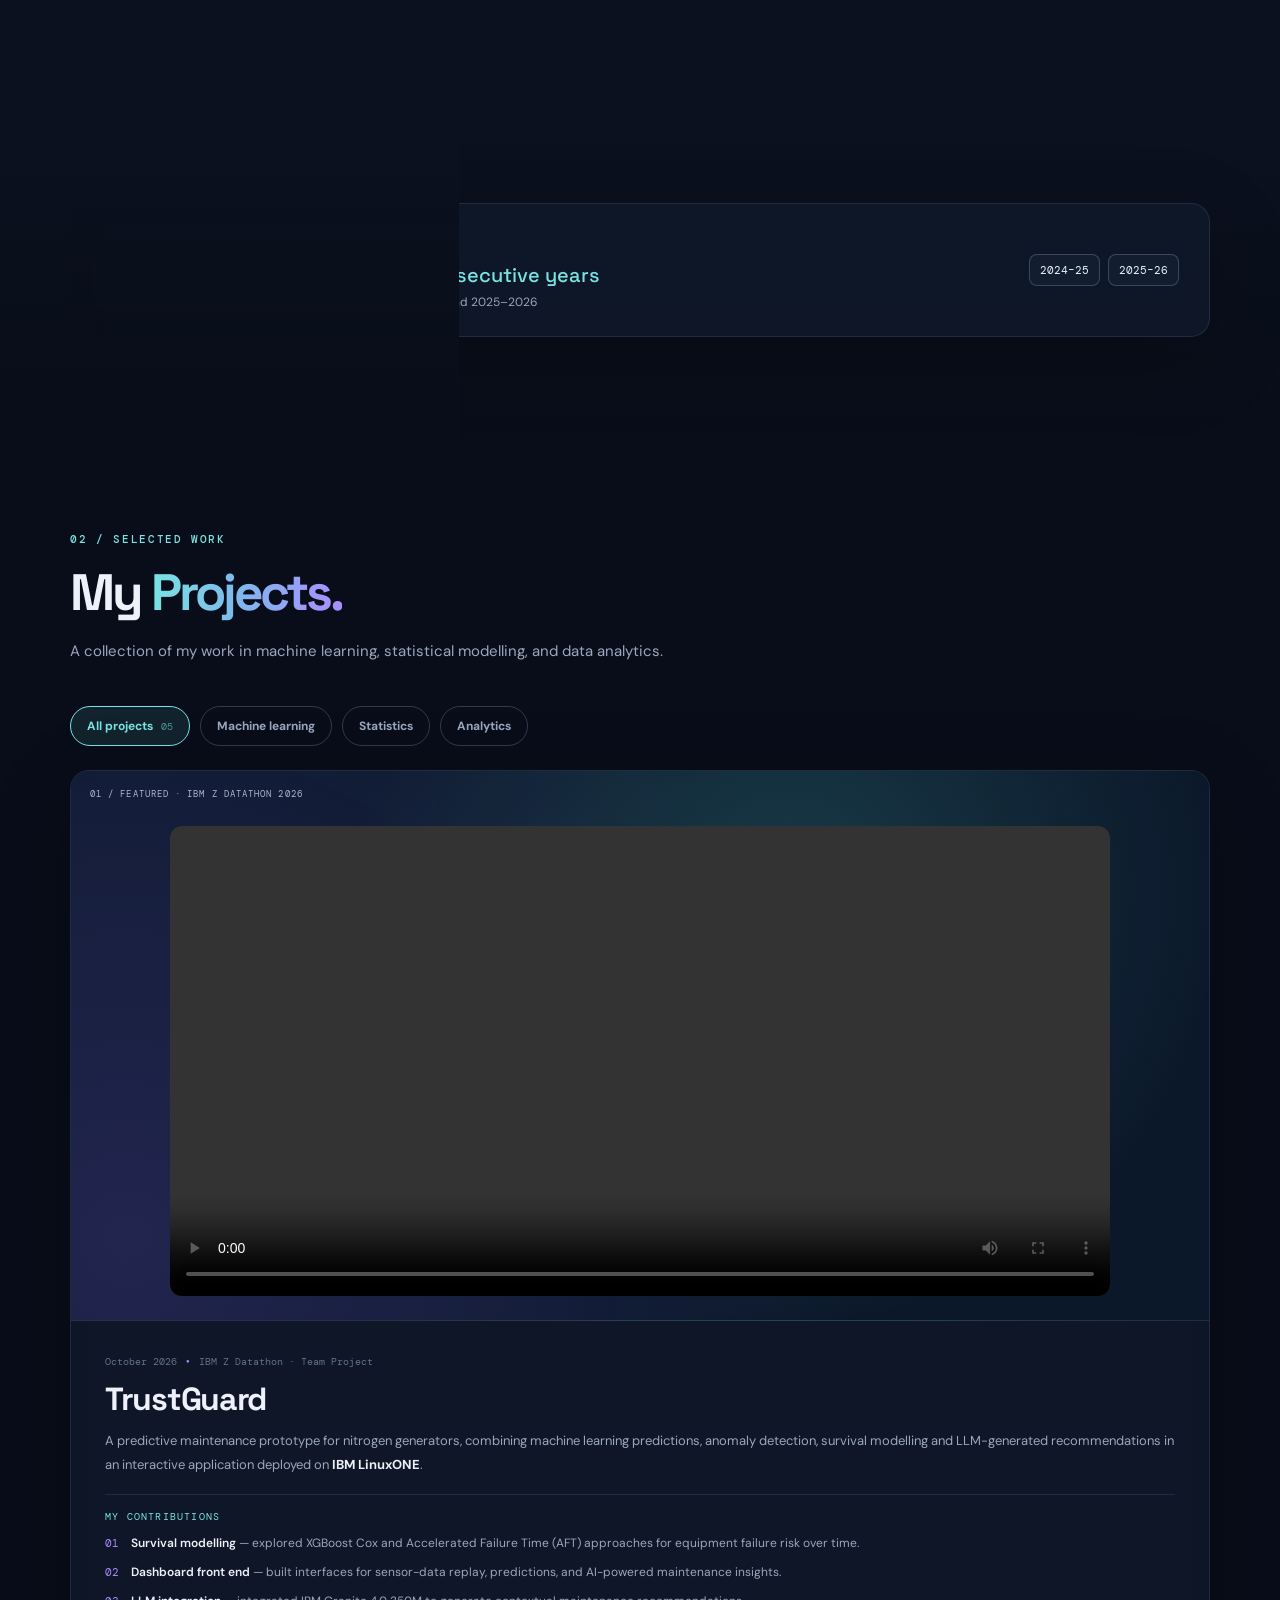
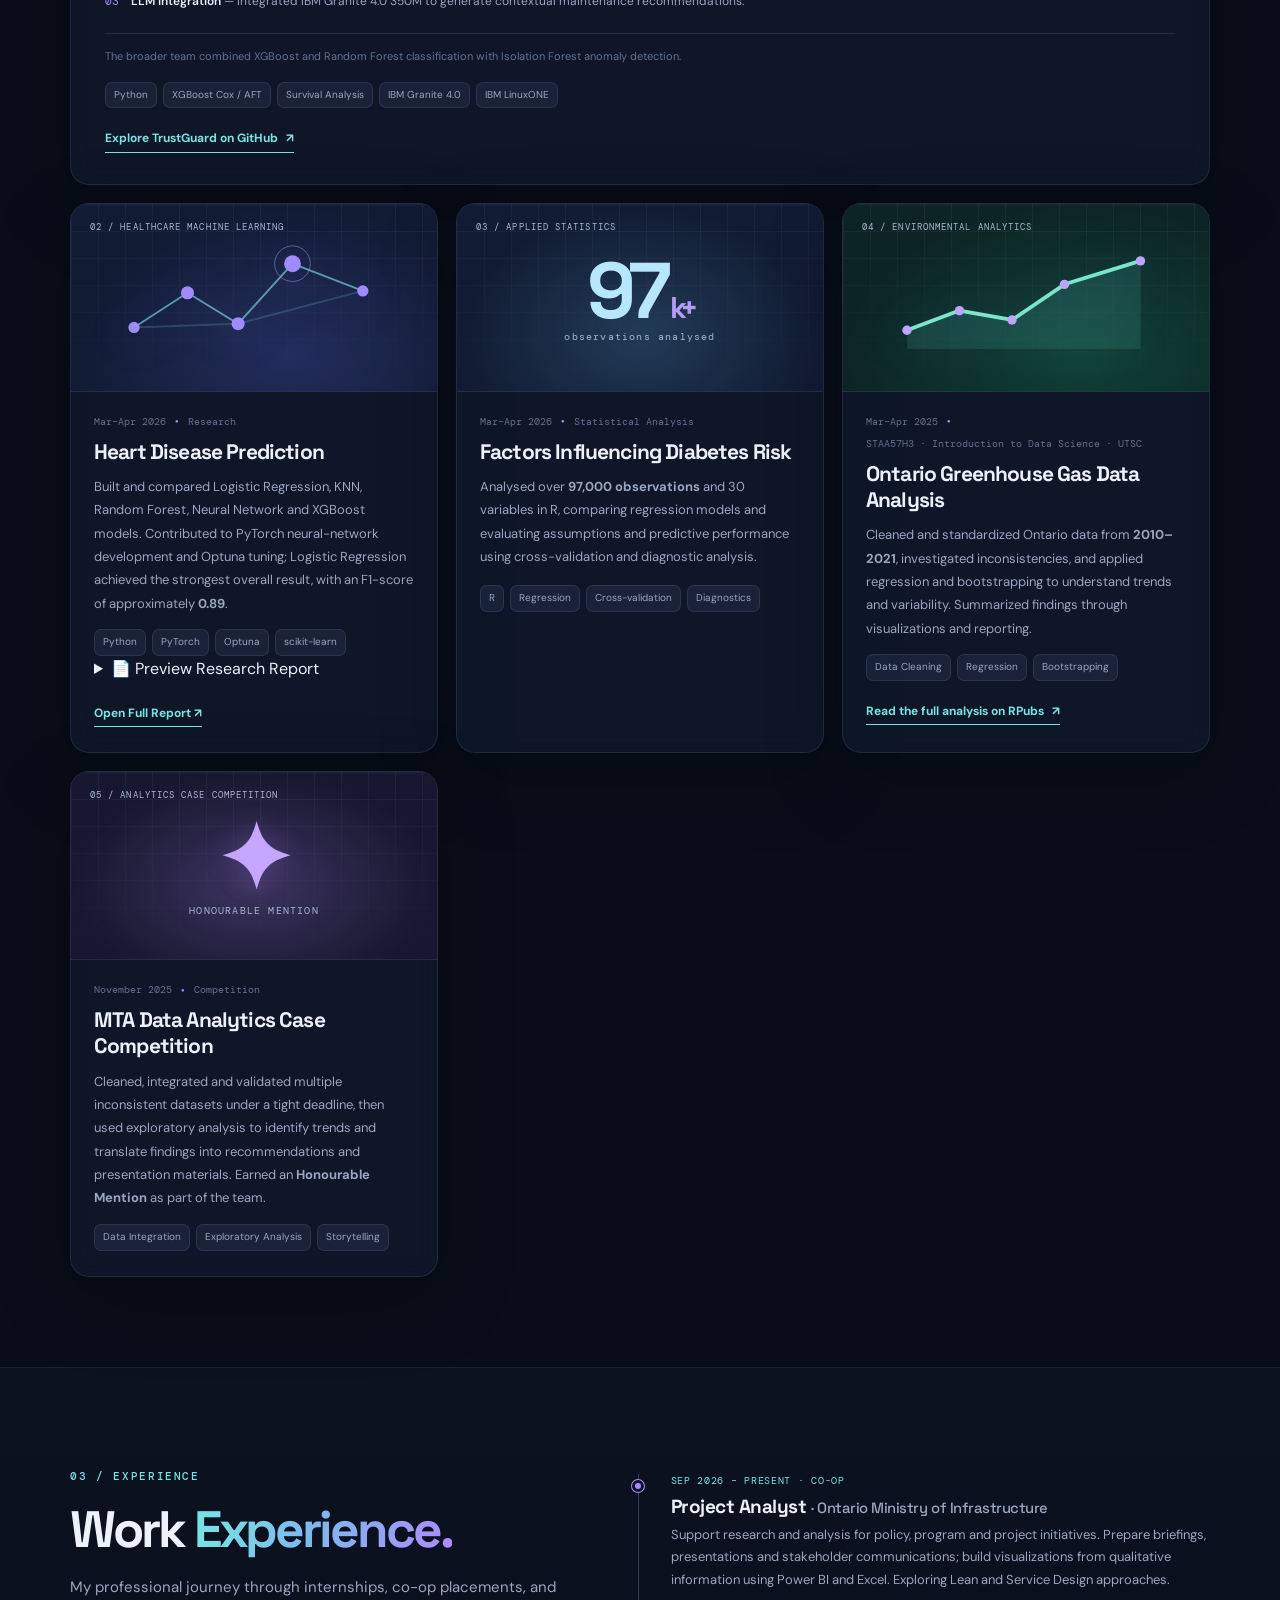
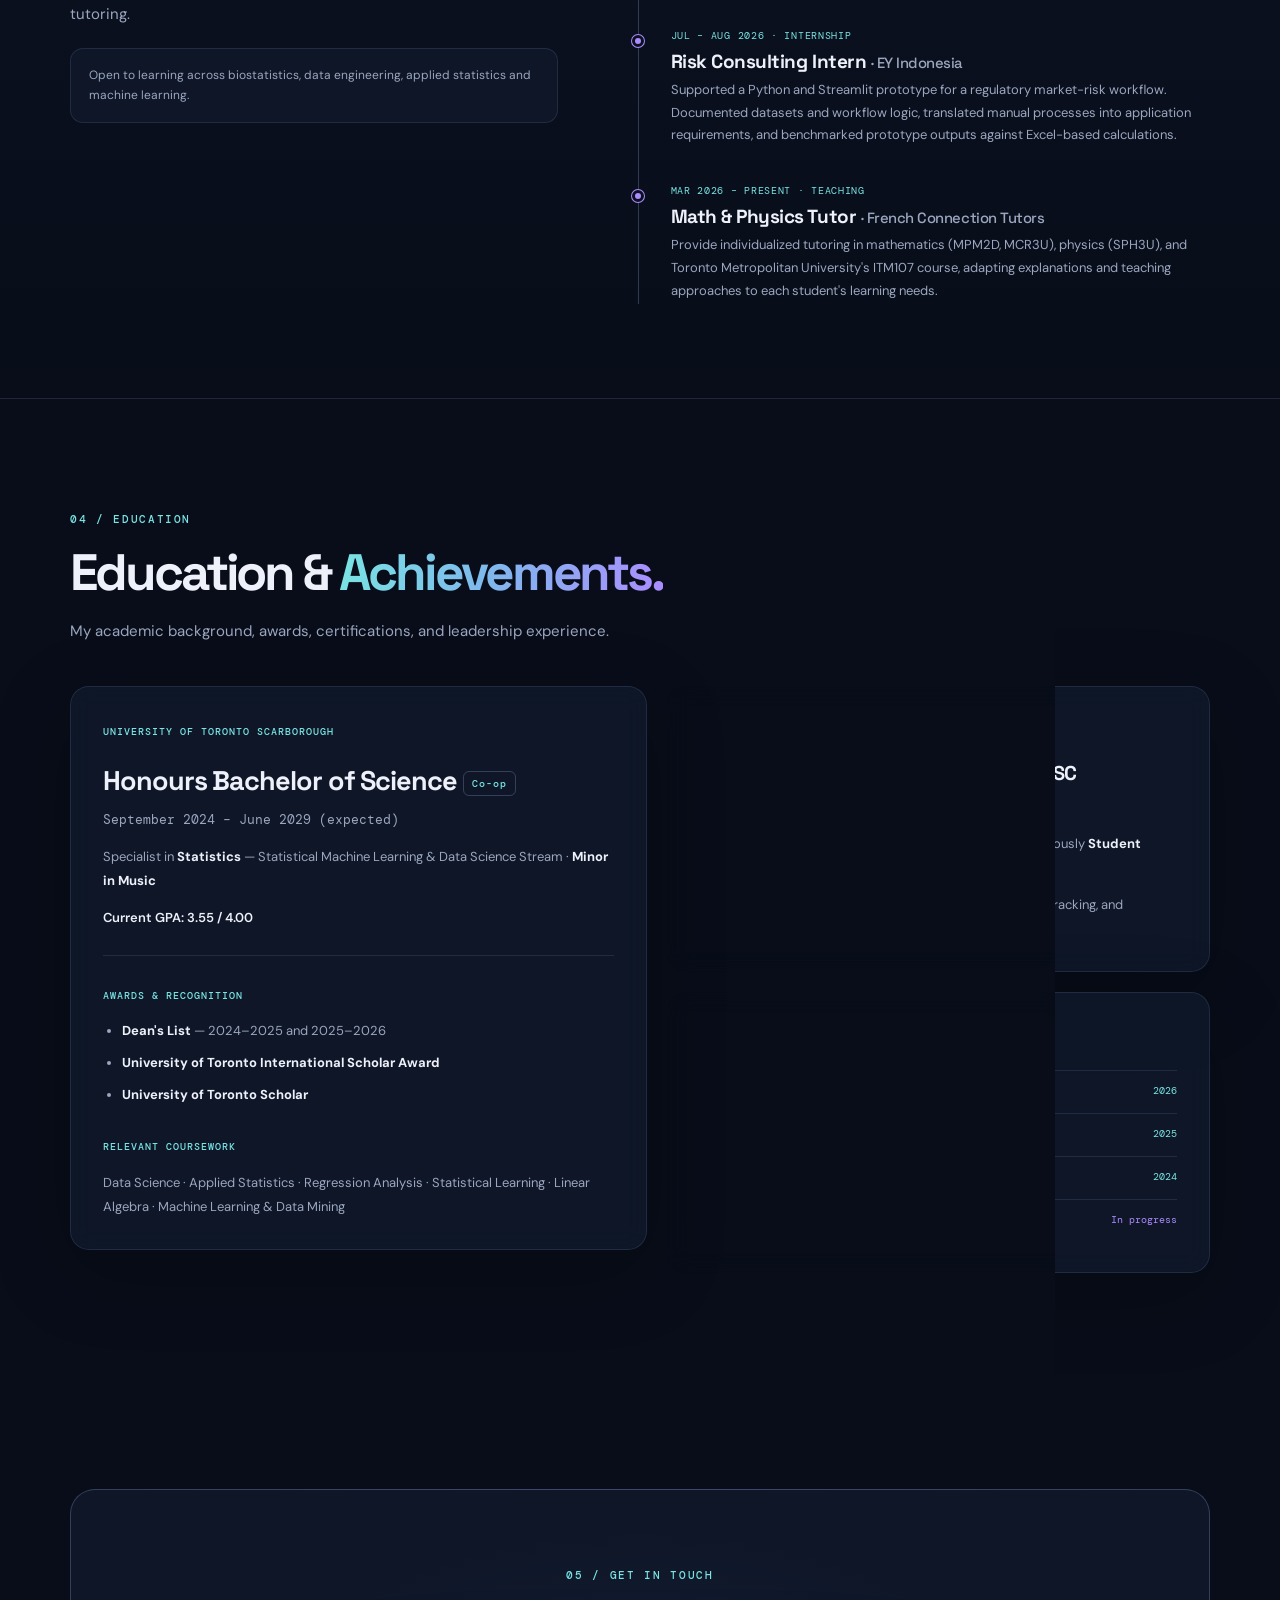
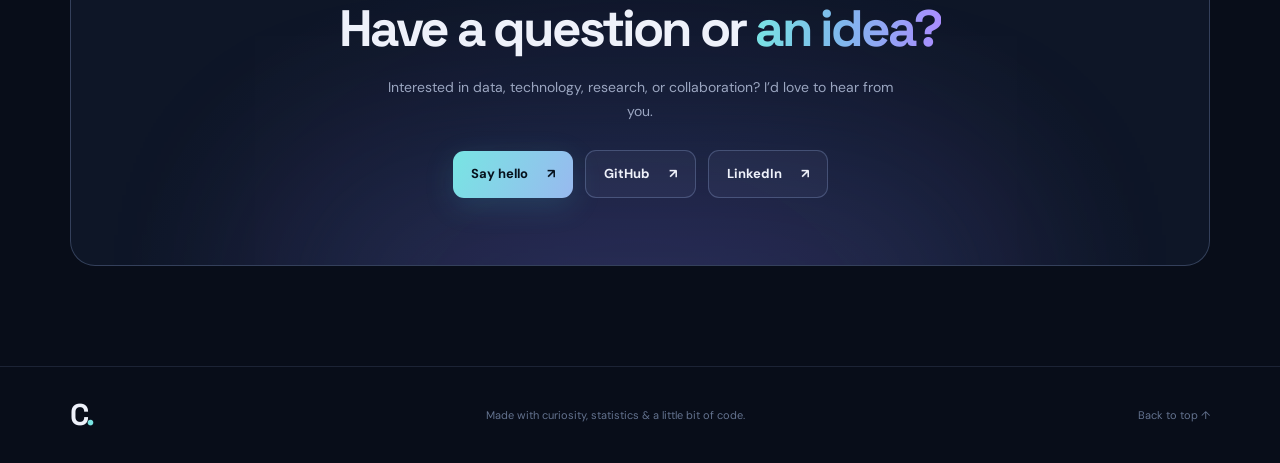
==== commit 5d0ecef6: "Add Music link to navigation in index.html" ====
--- a/index.html
+++ b/index.html
@@ -36,6 +36,7 @@
         <a href="#projects">Projects</a>
         <a href="#experience">Experience</a>
         <a href="#education">Education</a>
+        <a href="music.html">Music</a>
         <a href="#contact">Contact</a>
       </div>
       <div class="nav-actions">
